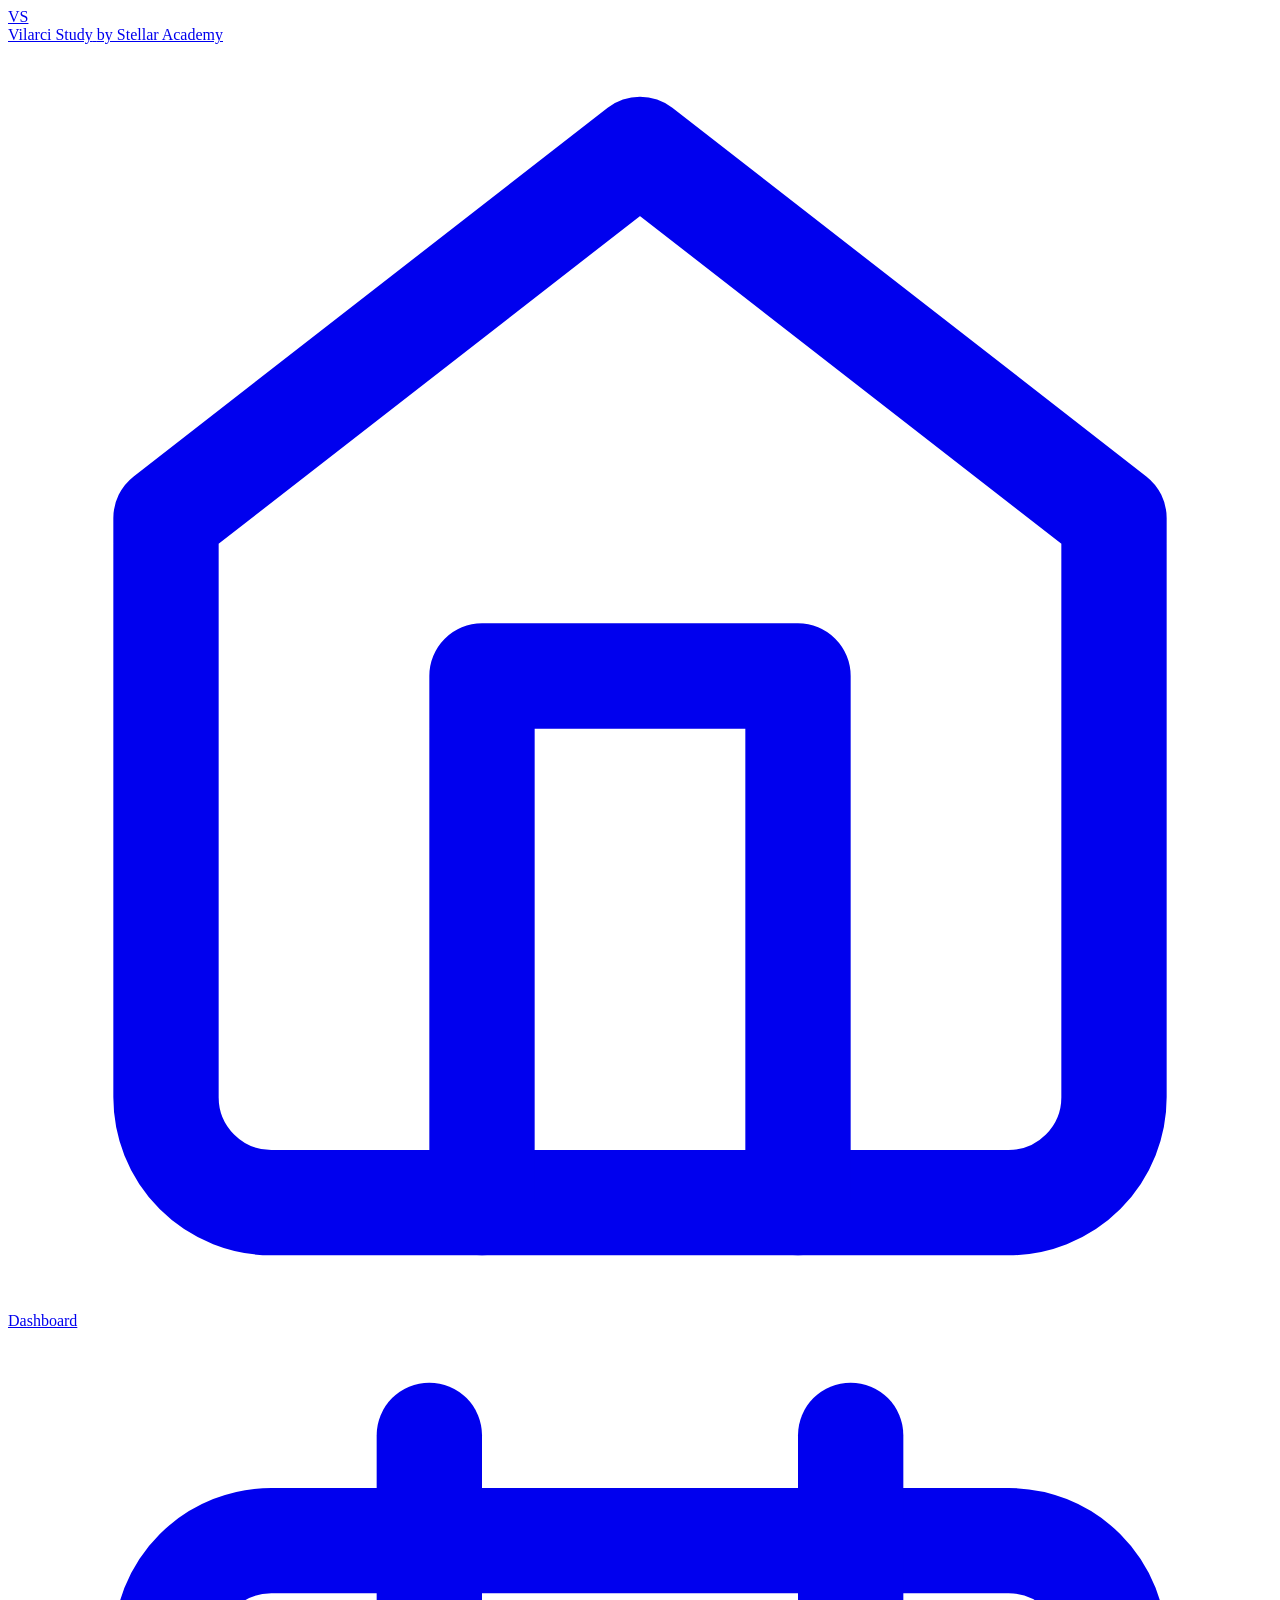
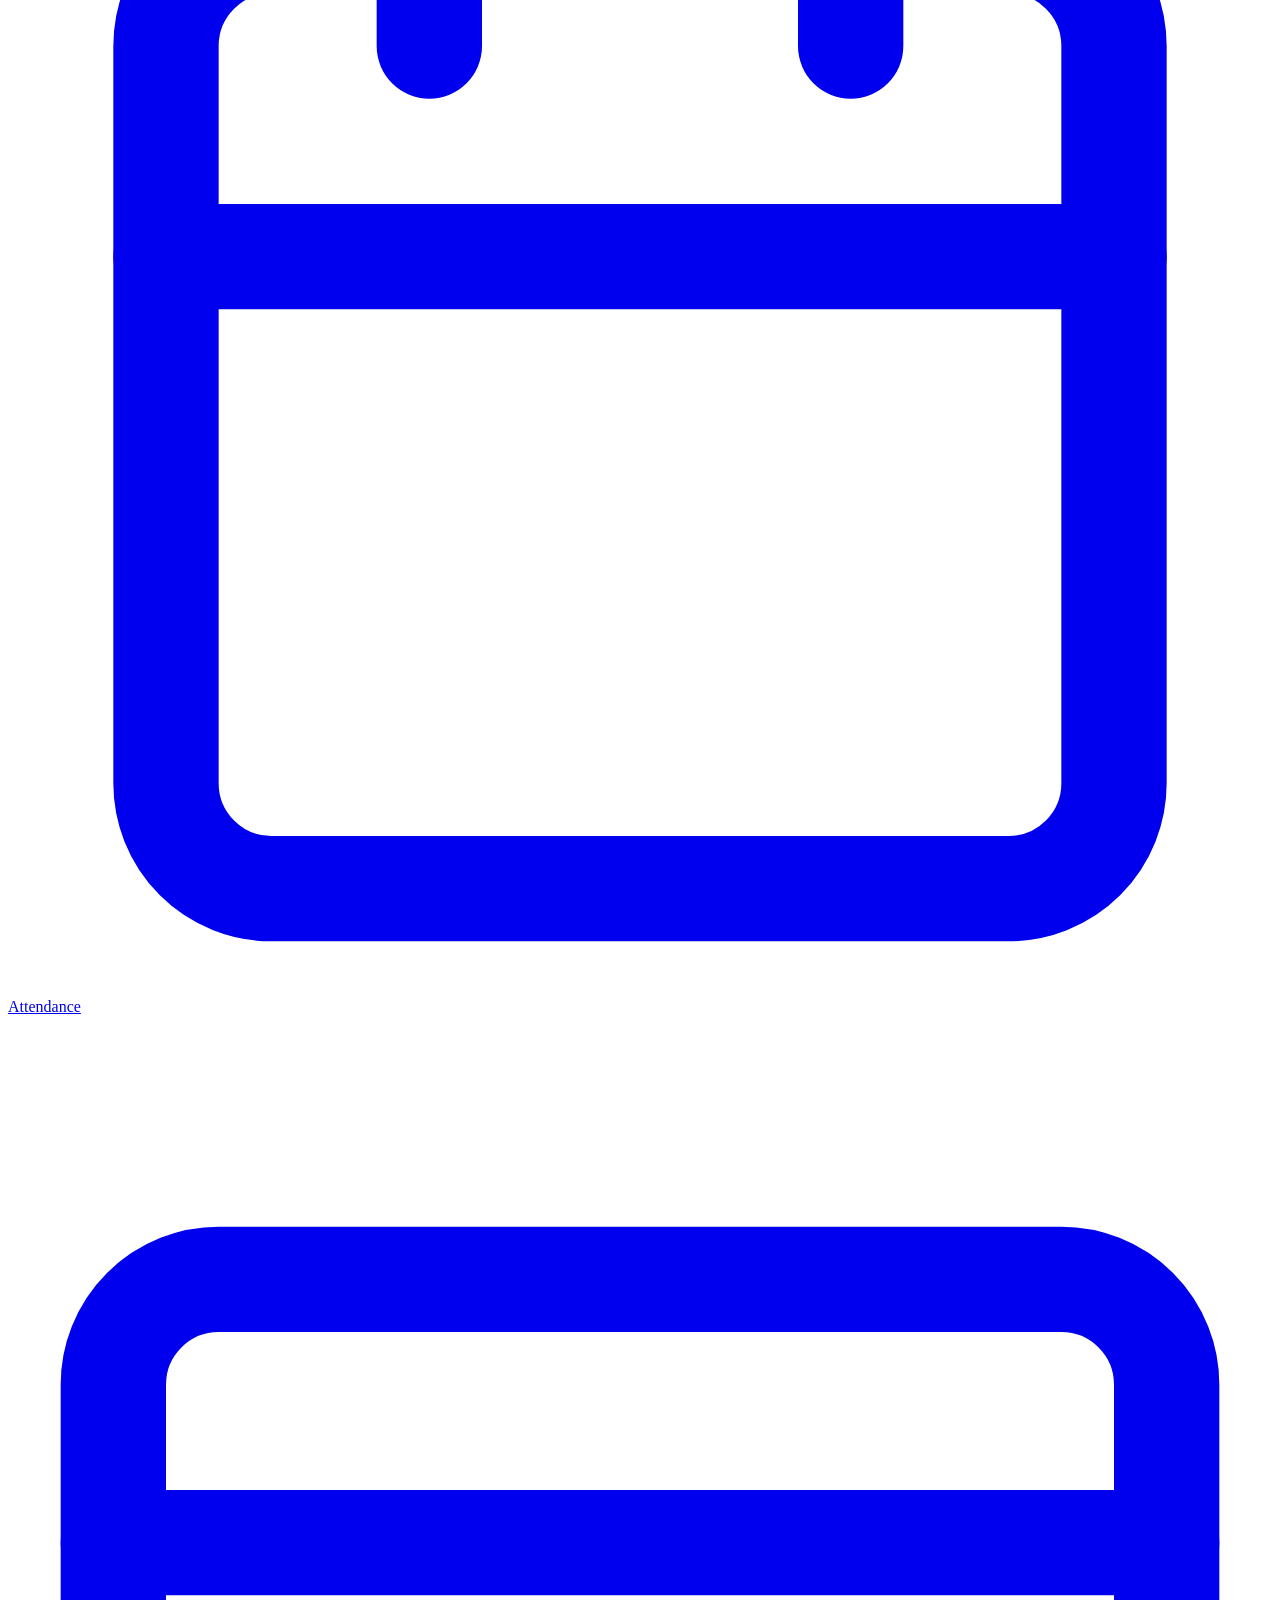
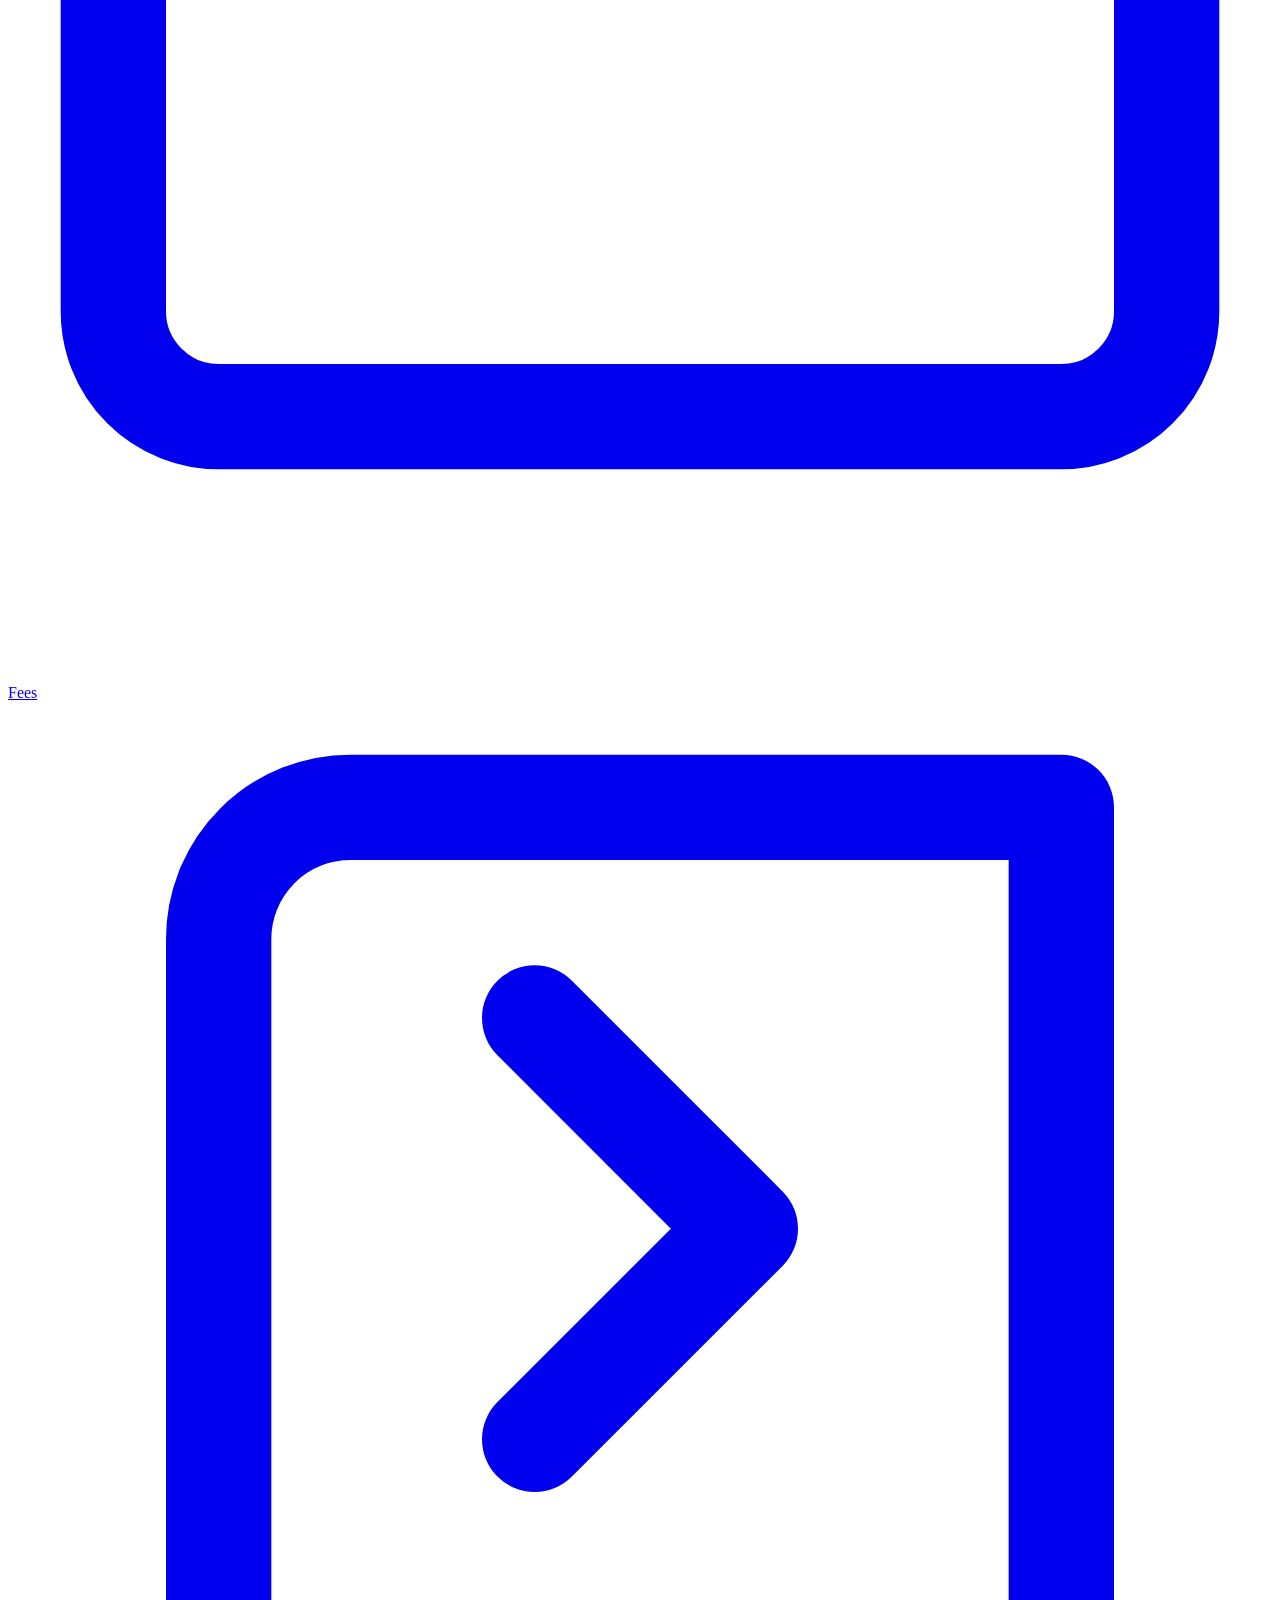
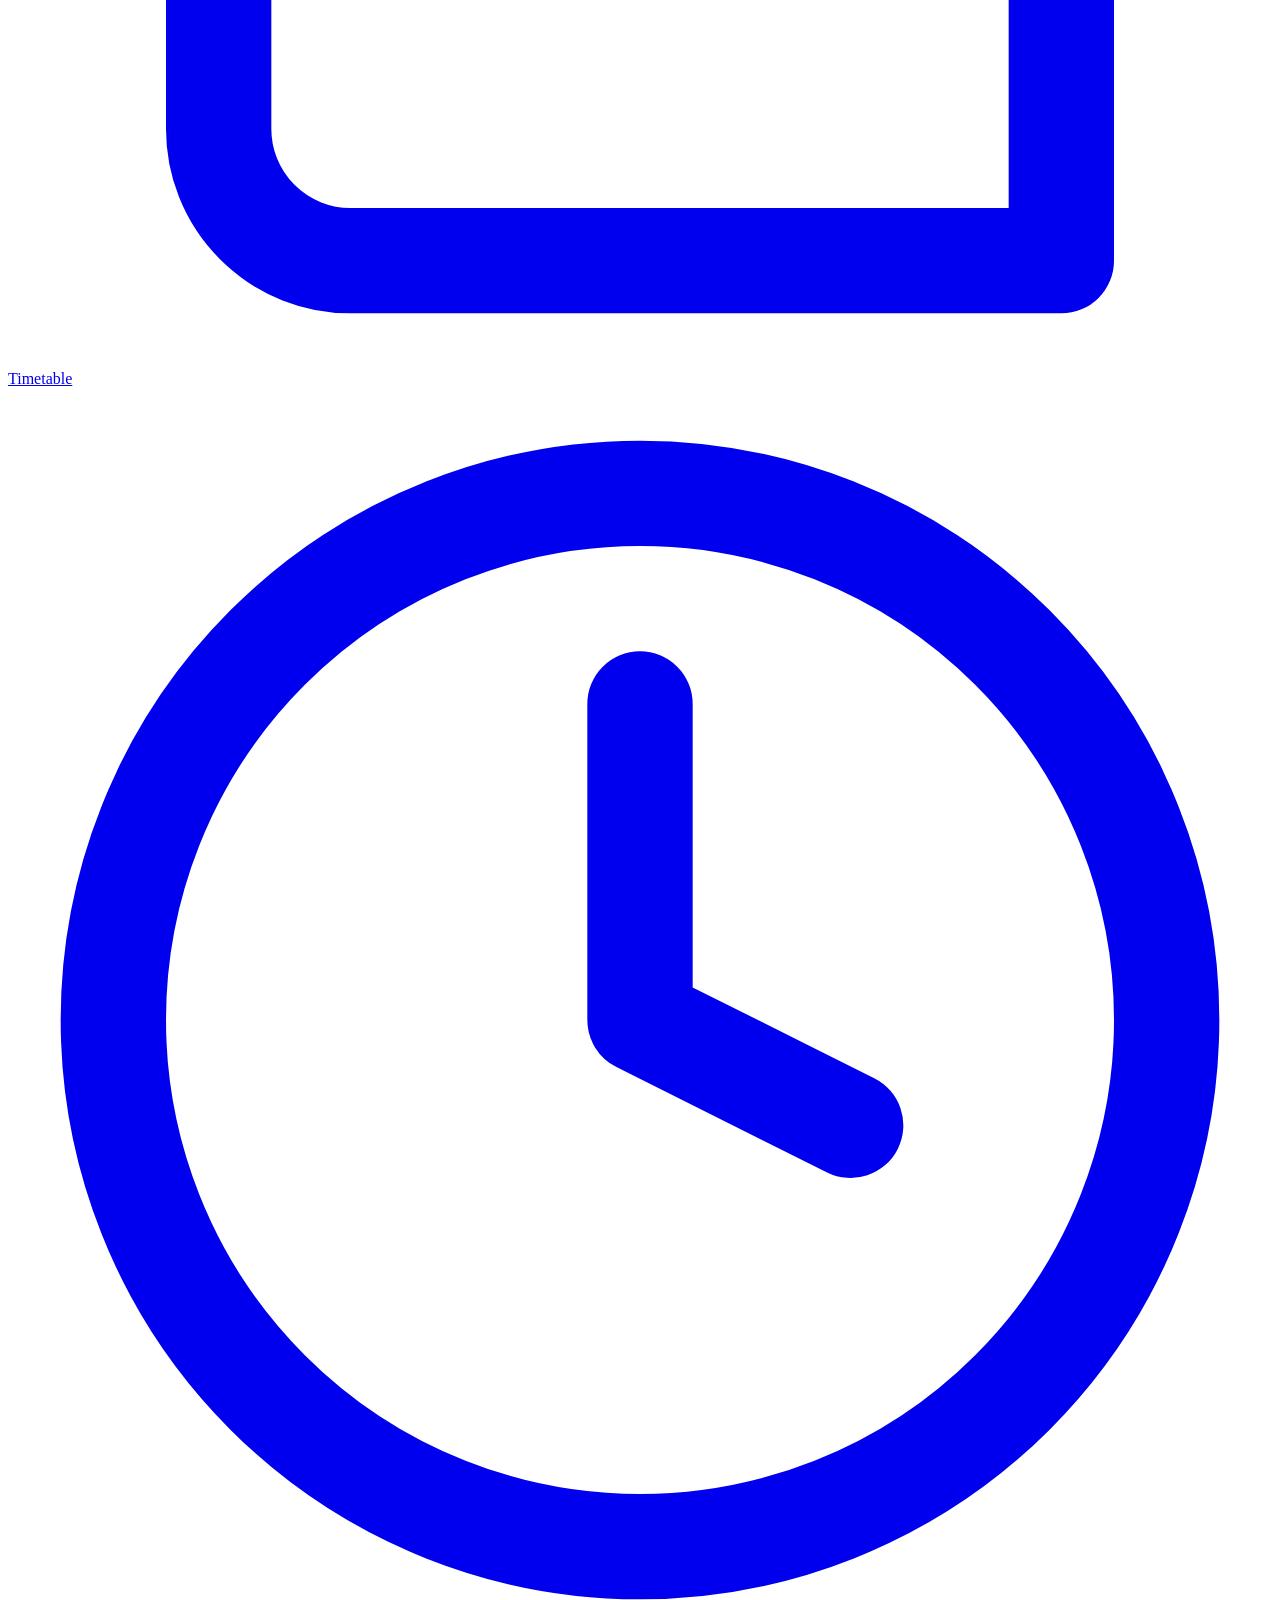
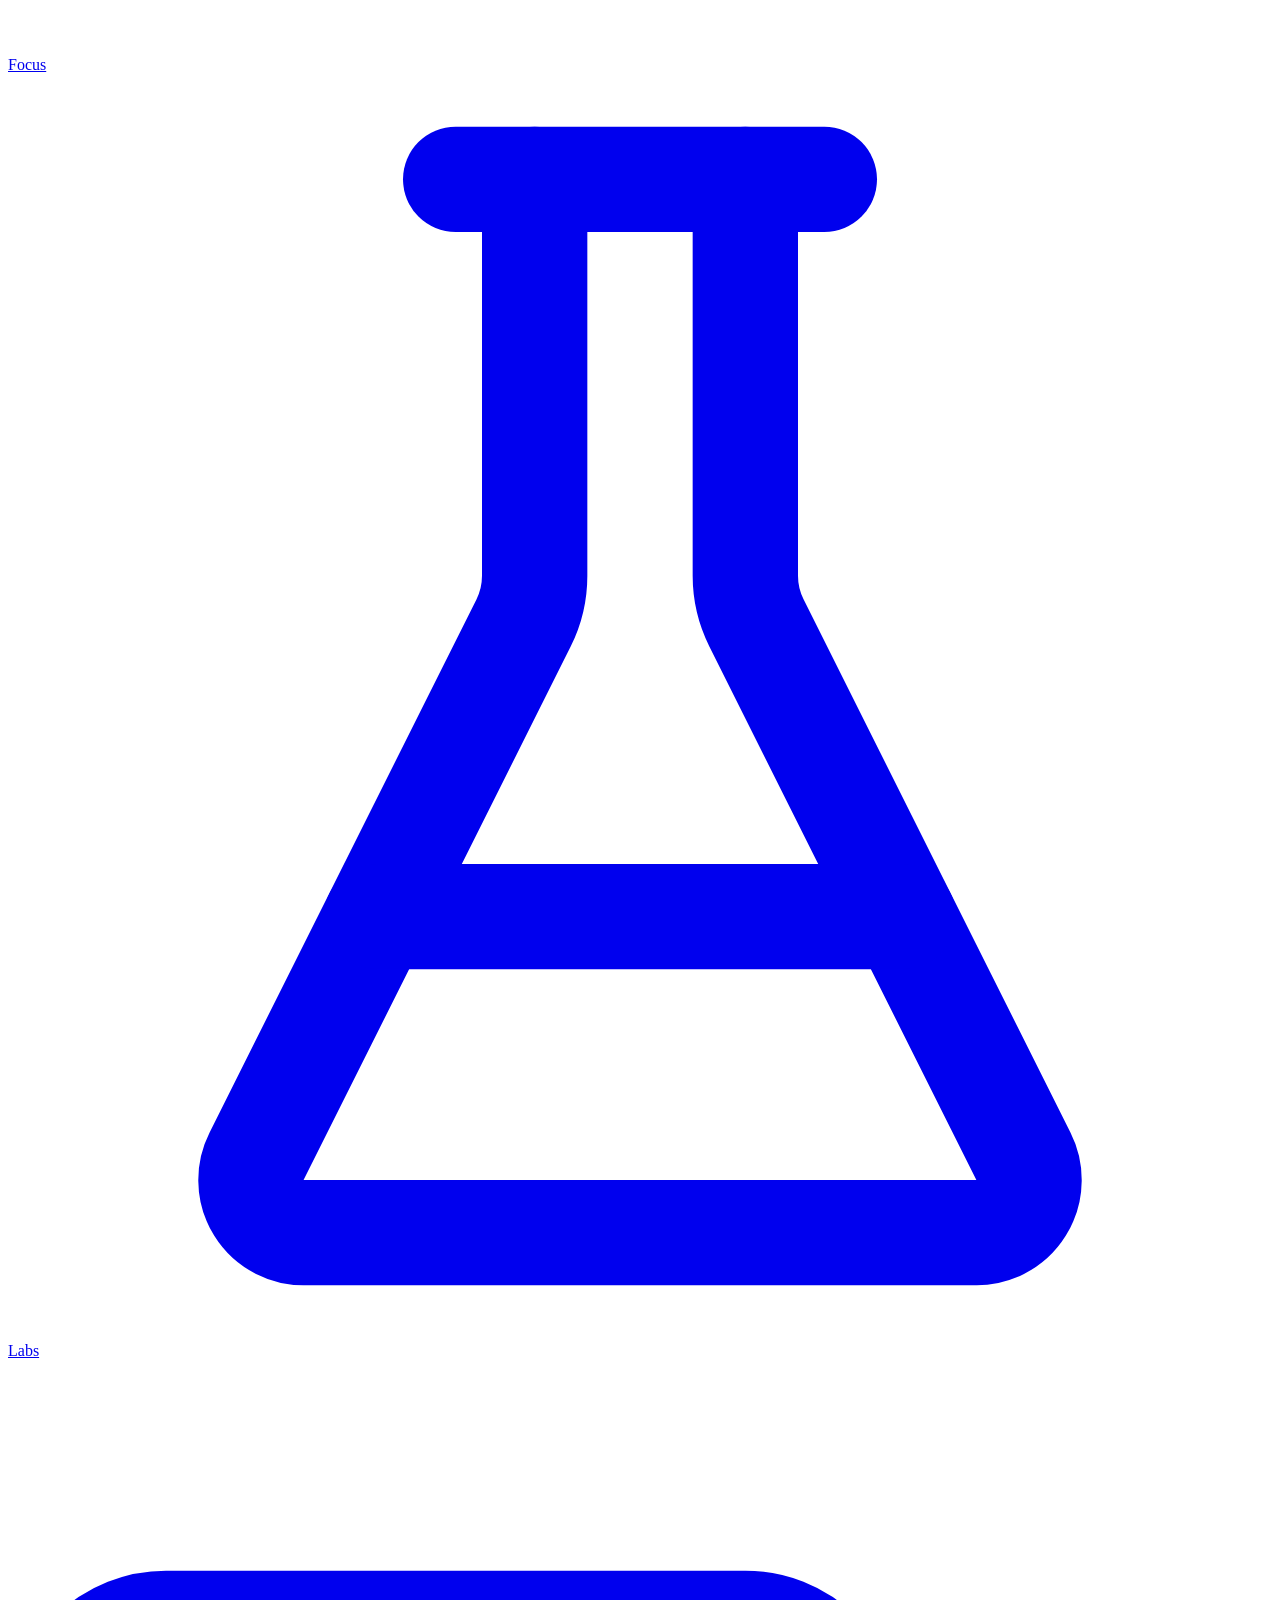
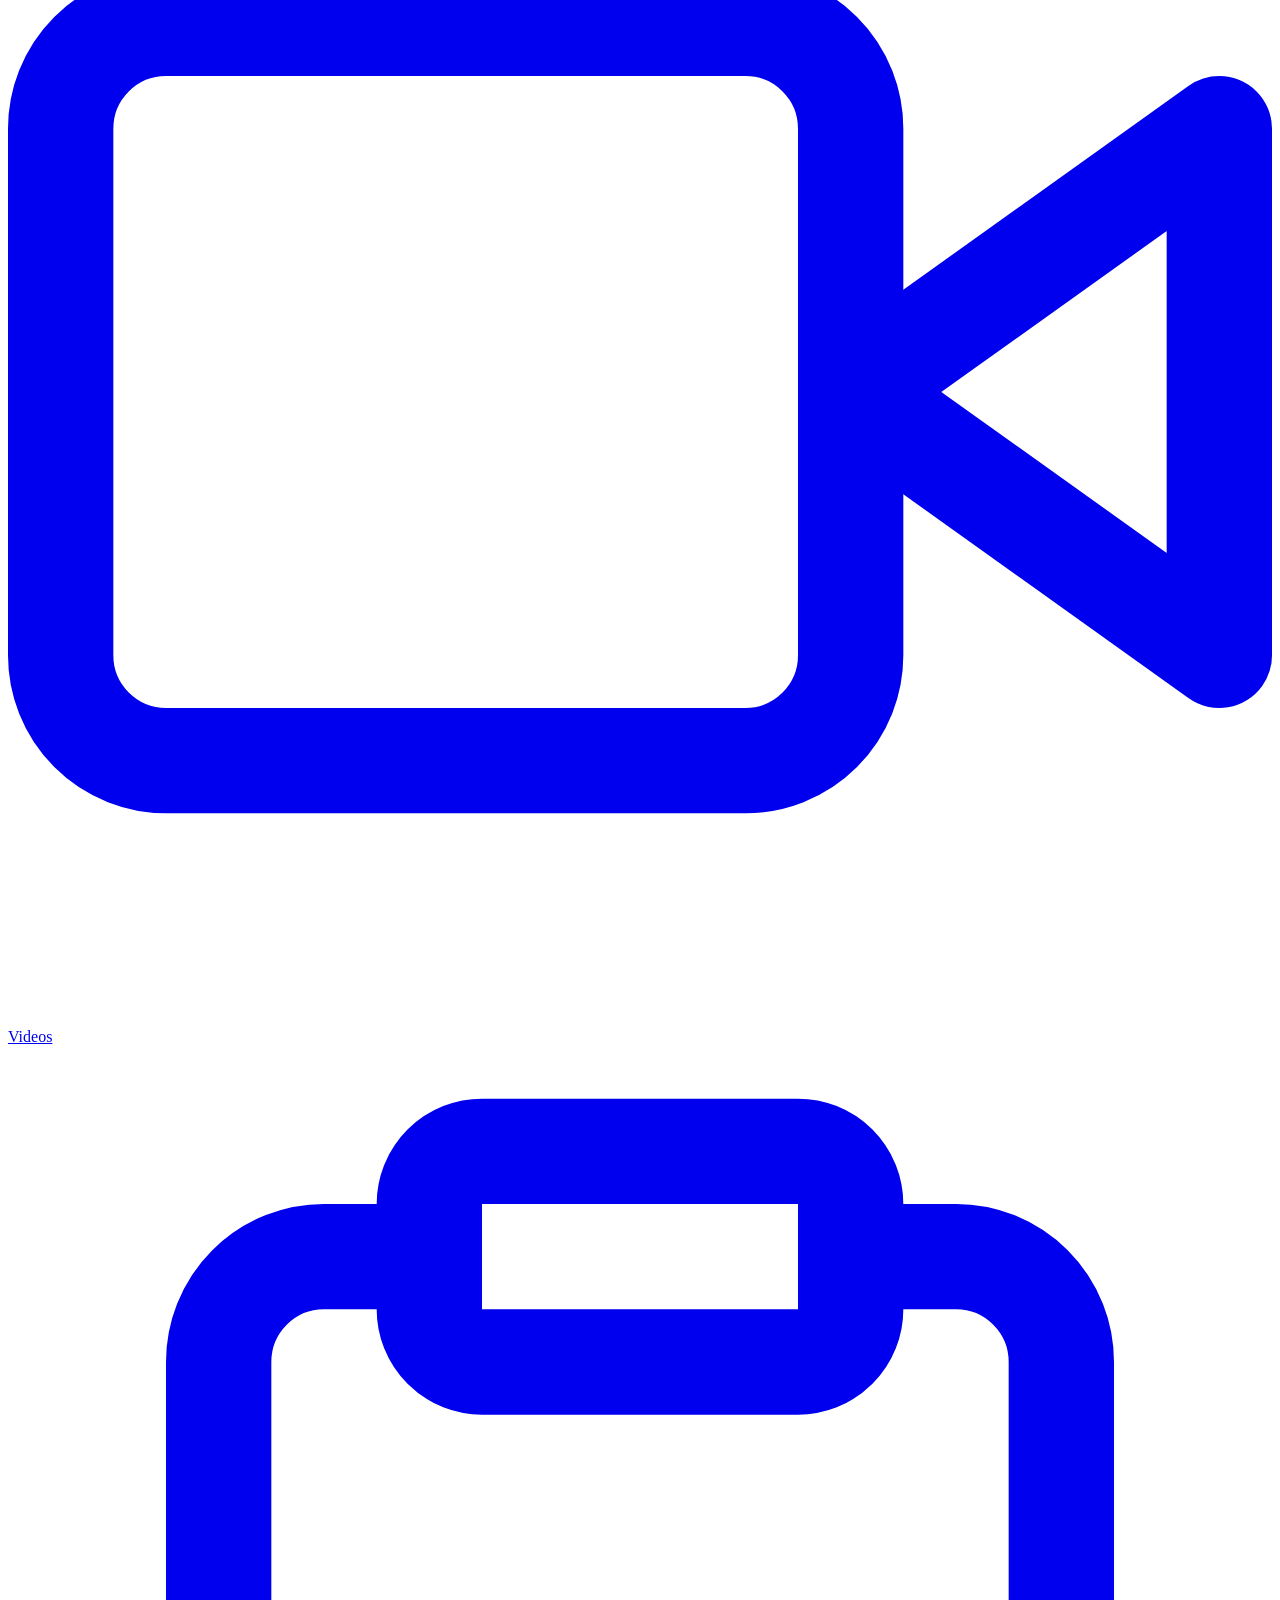
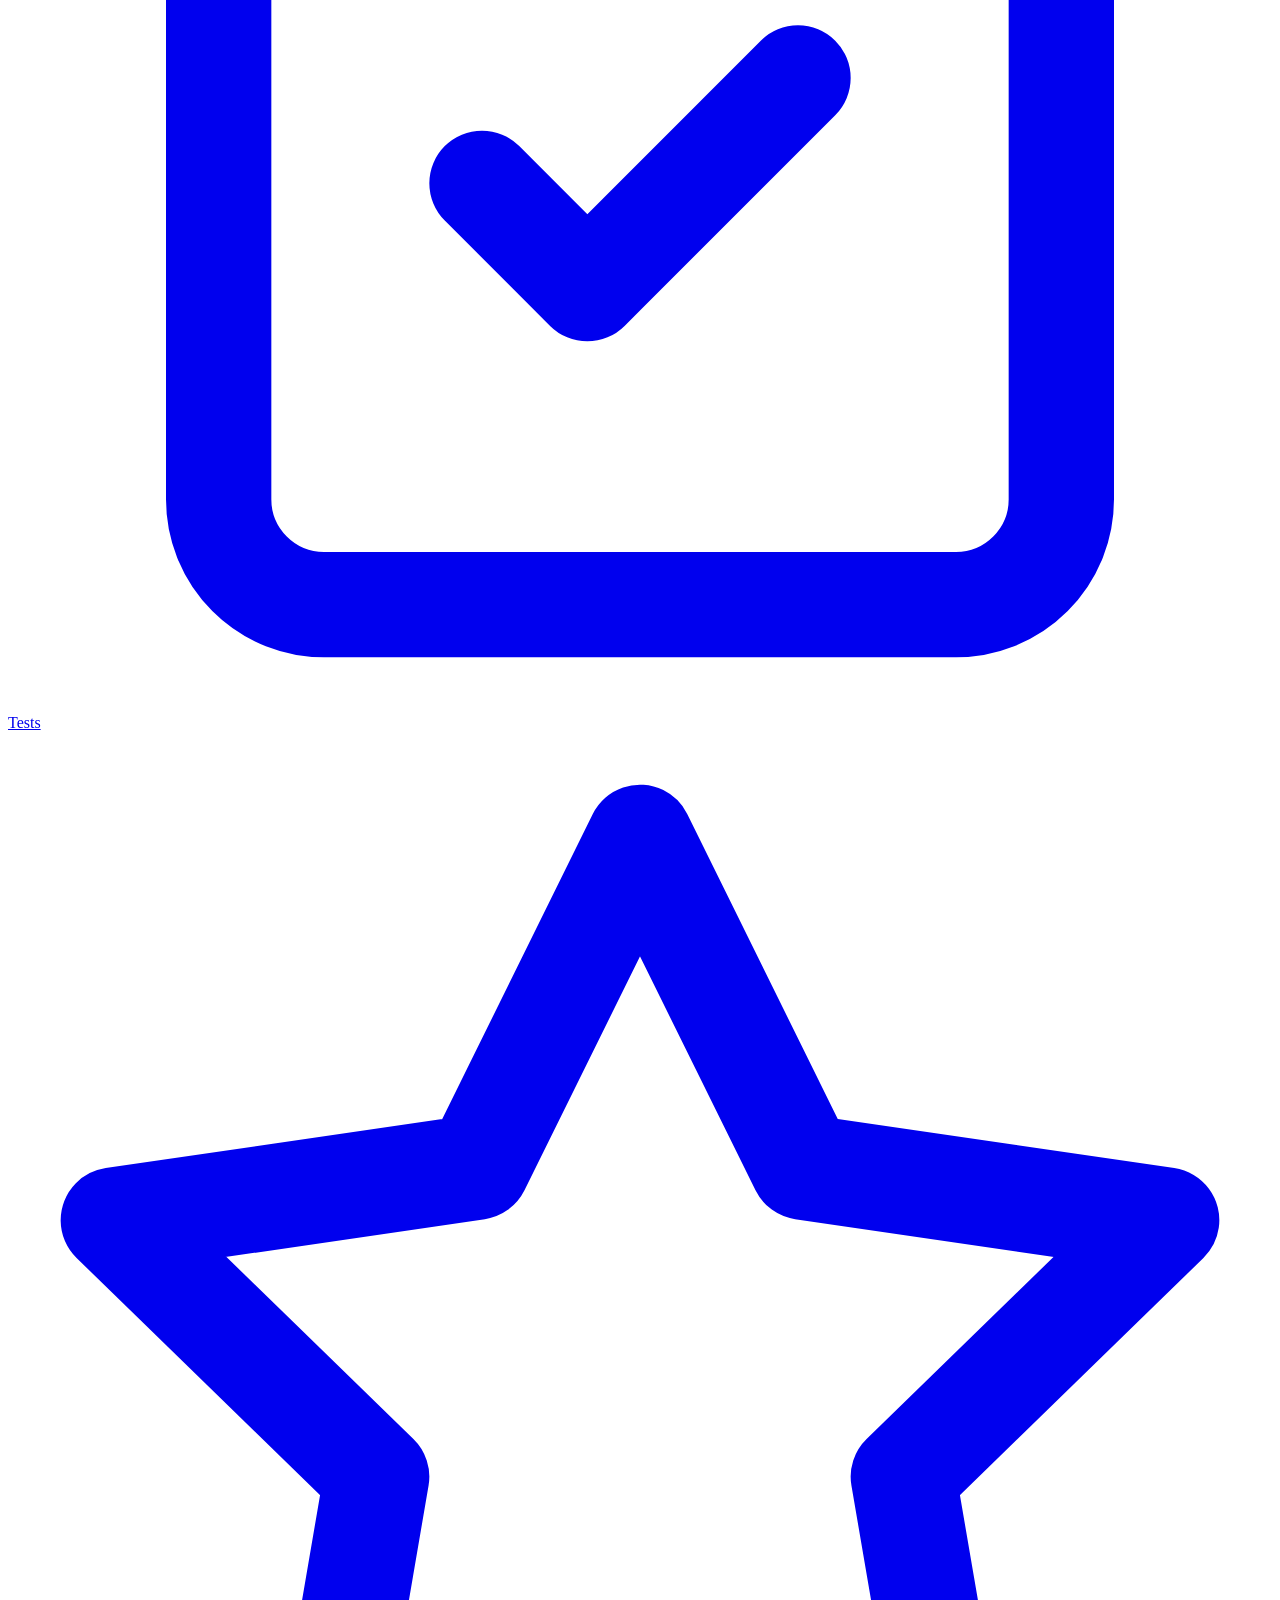
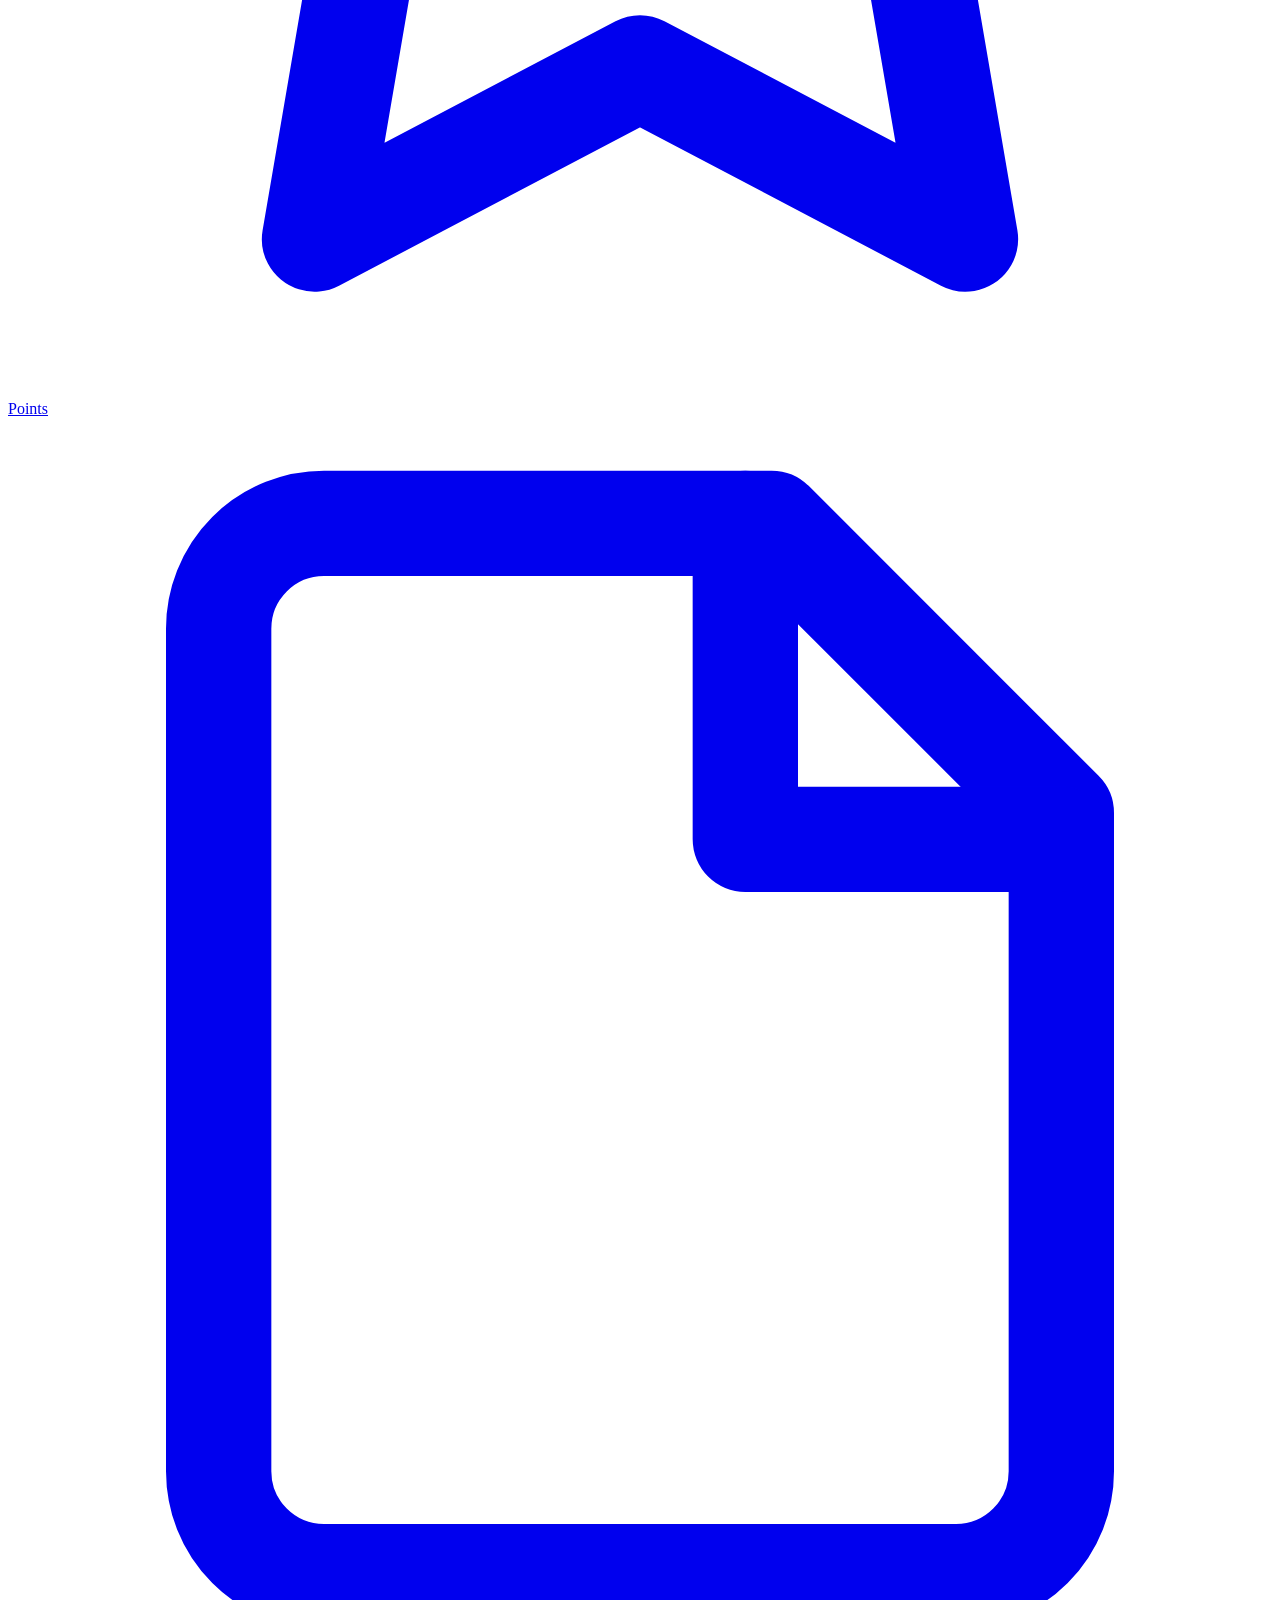
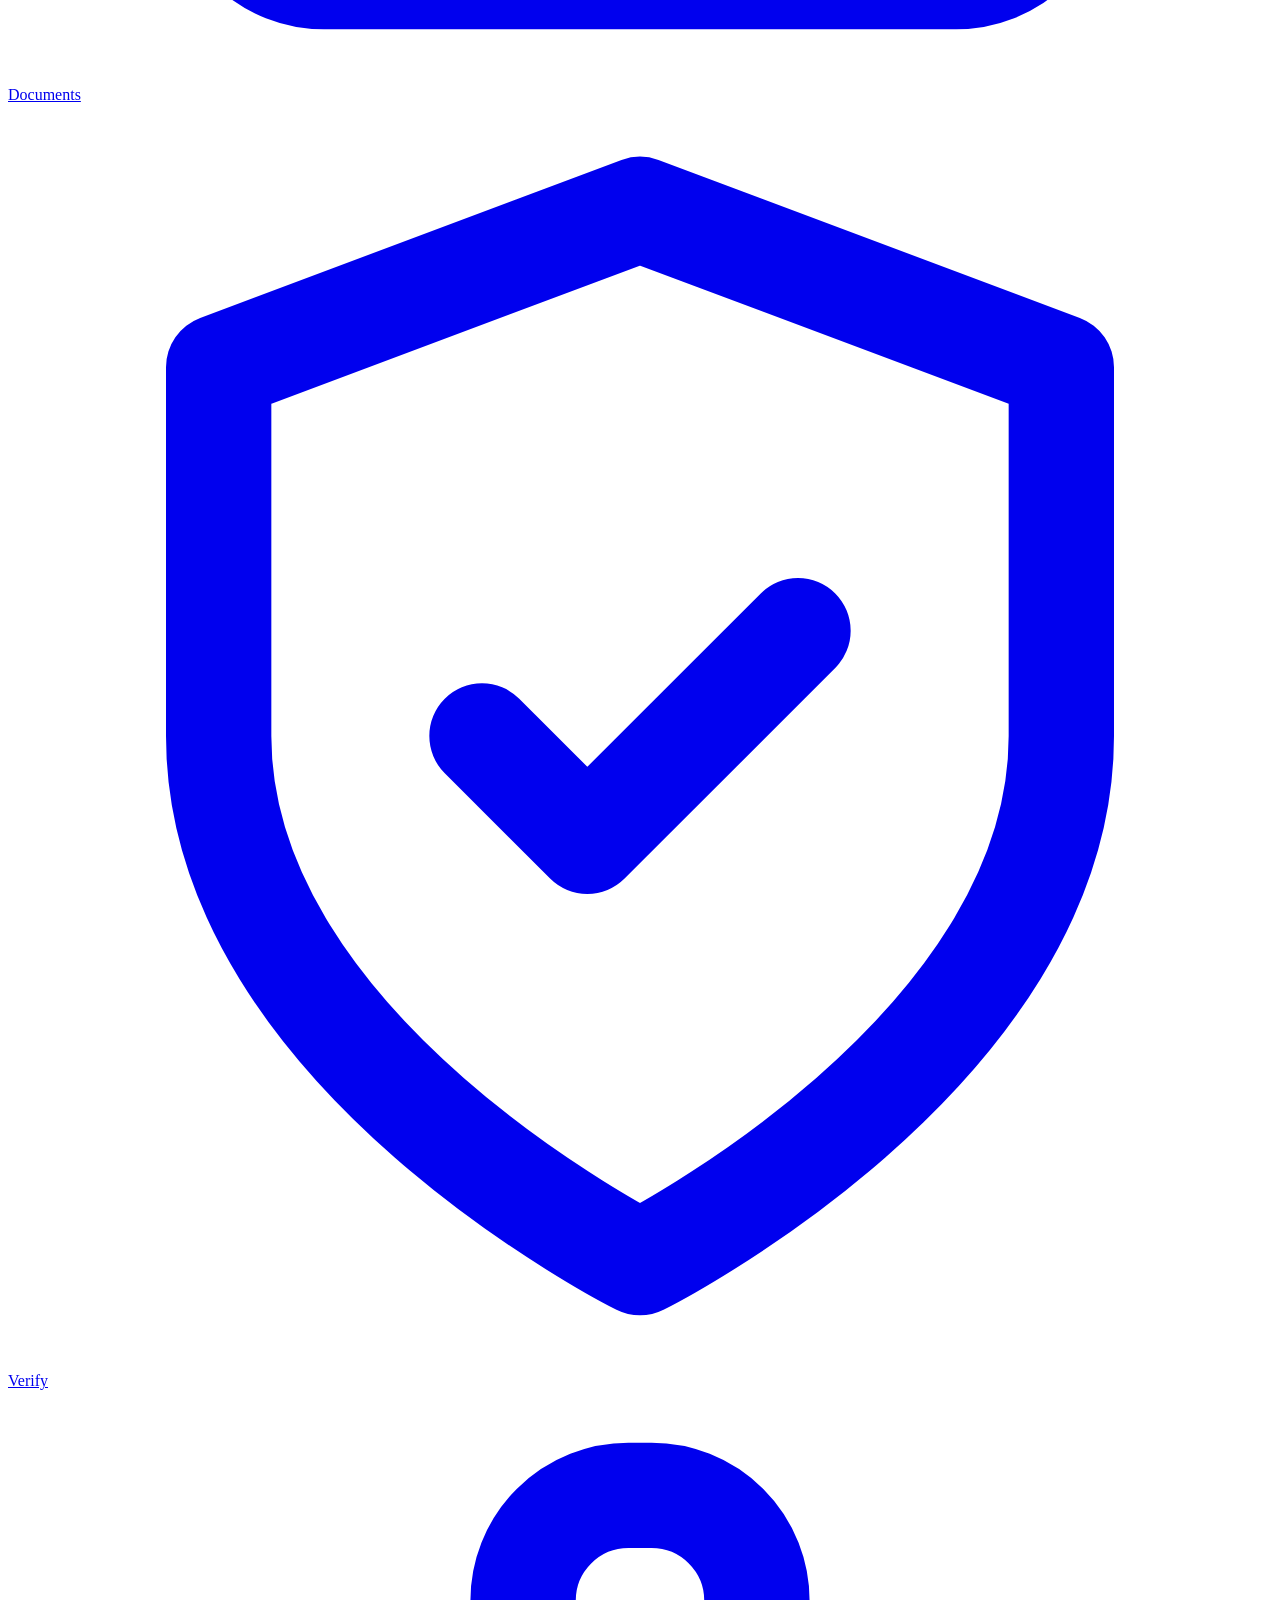
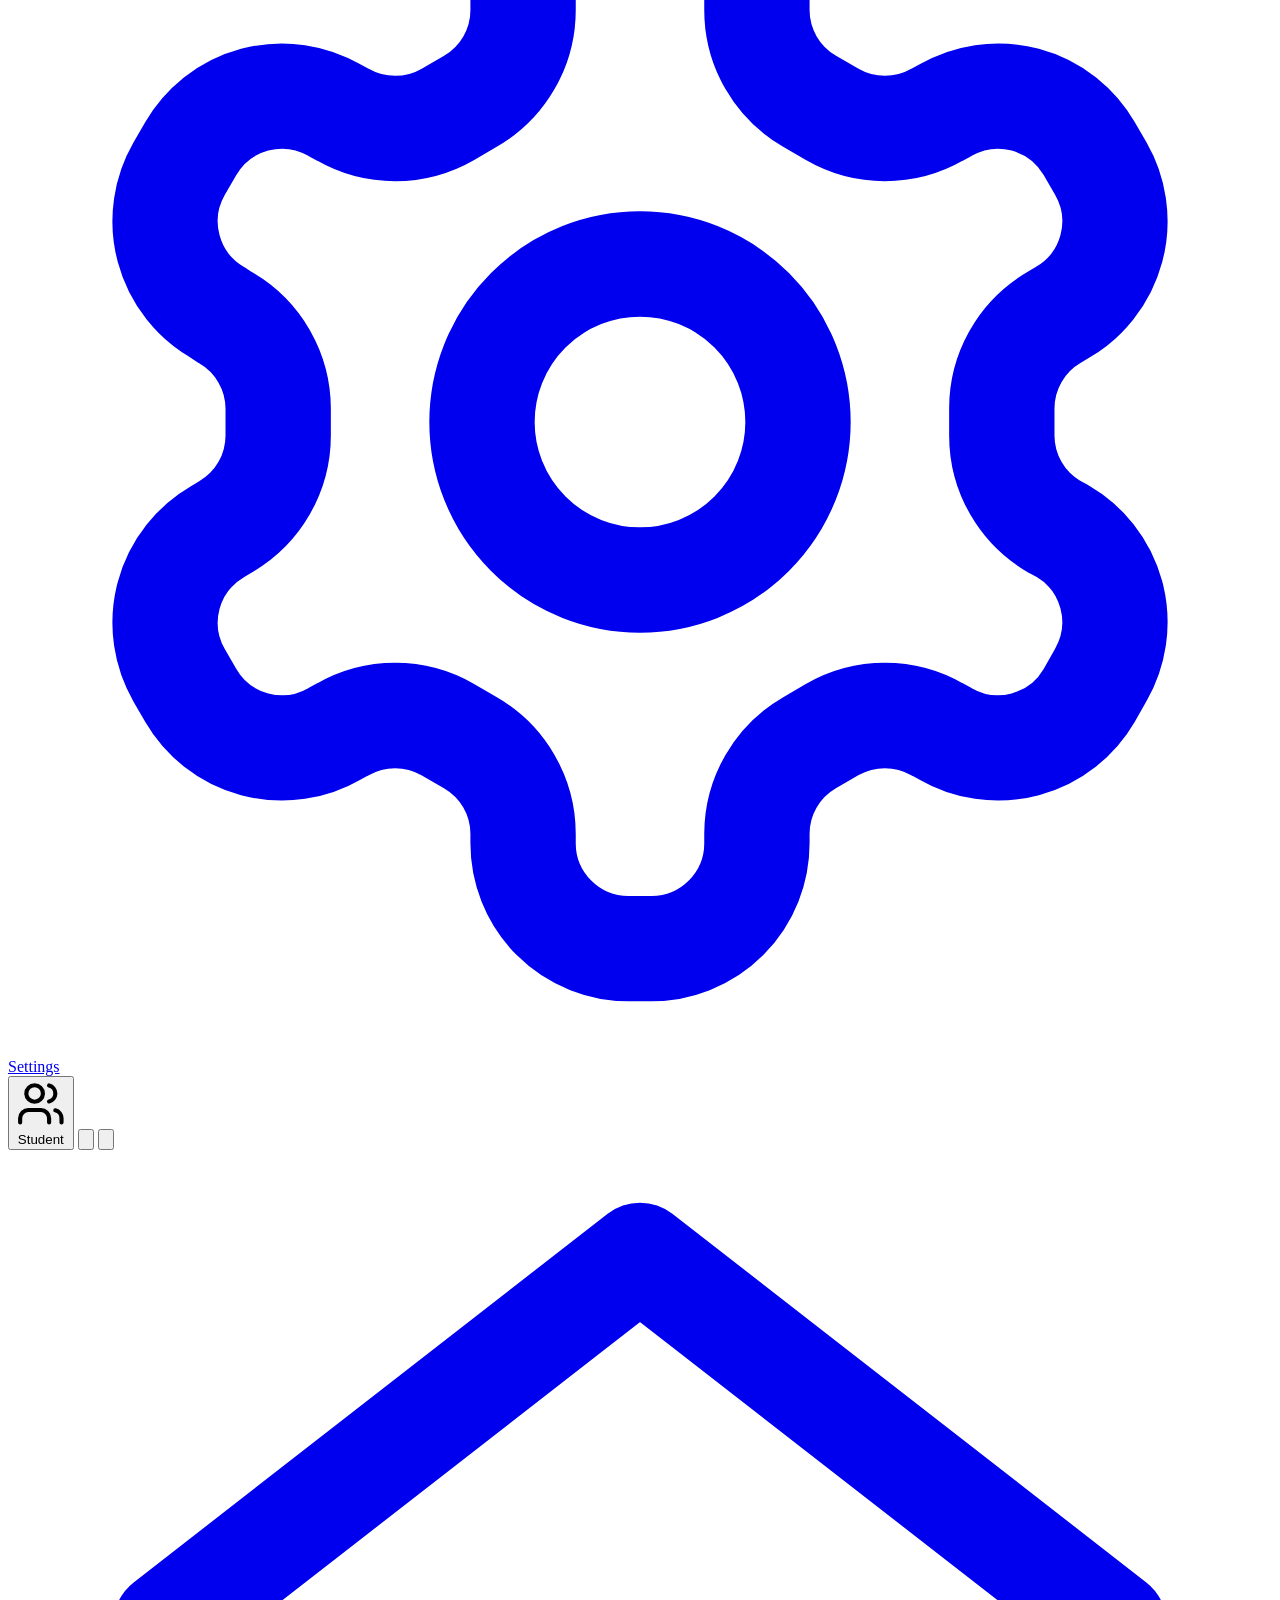
==== index.html @ 756190c4 "Add files via upload" ====
<!DOCTYPE html>
<html lang="en" data-theme="light">
<head>
  <meta charset="UTF-8">
  <meta name="viewport" content="width=device-width, initial-scale=1.0">
  <meta name="description" content="Vilarci Study - Premium student & parent learning portal prototype for coaching centers and tuition.">
  <title>Vilarci Study – Student &amp; Parent Portal</title>

  <!-- Google Font: Inter -->
  <link rel="preconnect" href="https://fonts.googleapis.com">
  <link rel="preconnect" href="https://fonts.gstatic.com" crossorigin>
  <link href="https://fonts.googleapis.com/css2?family=Inter:wght@400;500;600;700&display=swap" rel="stylesheet">

  <!-- Core CSS -->
  <link rel="stylesheet" href="css/styles.css">

  <!-- Inline SVG Favicon -->
  <link rel="icon" type="image/svg+xml" href="data:image/svg+xml,<svg xmlns='http://www.w3.org/2000/svg' viewBox='0 0 24 24' fill='%234F46E5'><path d='M12 3L1 9l4 2.18v6L12 21l7-3.82v-6l2-1.09V17h2V9L12 3zm6.82 6L12 12.72 5.18 9 12 5.28 18.82 9zM17 15.99l-5 2.73-5-2.73v-3.72L12 15l5-2.73v3.72z'/></svg>">
</head>
<body>

  <!-- ===== TOP NAVIGATION BAR ===== -->
  <nav id="navbar" class="navbar" role="navigation" aria-label="Main navigation">
    <div class="nav-container">
      <a href="#home" class="nav-brand" aria-label="Vilarci Study Home">
        <div class="nav-brand-icon" aria-hidden="true">VS</div>
        <div>
          <span class="brand-name">Vilarci Study</span>
          <span class="brand-sub">by Stellar Academy</span>
        </div>
      </a>

      <!-- Desktop Nav Links -->
      <div class="nav-links" role="menubar" id="desktopNavLinks">
        <a href="#home" class="nav-link active" role="menuitem" data-route="home">
          <svg viewBox="0 0 24 24" fill="none" stroke="currentColor" stroke-width="2" stroke-linecap="round" stroke-linejoin="round"><path d="m3 9 9-7 9 7v11a2 2 0 0 1-2 2H5a2 2 0 0 1-2-2z"/><polyline points="9 22 9 12 15 12 15 22"/></svg>
          Dashboard
        </a>
        <a href="#attendance" class="nav-link" role="menuitem" data-route="attendance">
          <svg viewBox="0 0 24 24" fill="none" stroke="currentColor" stroke-width="2" stroke-linecap="round" stroke-linejoin="round"><rect width="18" height="18" x="3" y="4" rx="2" ry="2"/><line x1="16" x2="16" y1="2" y2="6"/><line x1="8" x2="8" y1="2" y2="6"/><line x1="3" x2="21" y1="10" y2="10"/></svg>
          Attendance
        </a>
        <a href="#fees" class="nav-link" role="menuitem" data-route="fees">
          <svg viewBox="0 0 24 24" fill="none" stroke="currentColor" stroke-width="2" stroke-linecap="round" stroke-linejoin="round"><rect width="20" height="14" x="2" y="5" rx="2"/><line x1="2" x2="22" y1="10" y2="10"/></svg>
          Fees
        </a>
        <a href="#timetable" class="nav-link" role="menuitem" data-route="timetable">
          <svg viewBox="0 0 24 24" fill="none" stroke="currentColor" stroke-width="2" stroke-linecap="round" stroke-linejoin="round"><path d="M4 19.5v-15A2.5 2.5 0 0 1 6.5 2H20v20H6.5a2.5 2.5 0 0 1-2.5-2.5Z"/><polyline points="10 6 14 10 10 14"/></svg>
          Timetable
        </a>
        <a href="#focus" class="nav-link" role="menuitem" data-route="focus">
          <svg viewBox="0 0 24 24" fill="none" stroke="currentColor" stroke-width="2" stroke-linecap="round" stroke-linejoin="round"><circle cx="12" cy="12" r="10"/><polyline points="12 6 12 12 16 14"/></svg>
          Focus
        </a>
        <a href="#labs" class="nav-link" role="menuitem" data-route="labs">
          <svg viewBox="0 0 24 24" fill="none" stroke="currentColor" stroke-width="2" stroke-linecap="round" stroke-linejoin="round"><path d="M10 2v7.527a2 2 0 0 1-.211.896L4.72 20.55a1 1 0 0 0 .9 1.45h12.76a1 1 0 0 0 .9-1.45l-5.069-10.127A2 2 0 0 1 14 9.527V2"/><path d="M8.5 2h7"/><path d="M7 16h10"/></svg>
          Labs
        </a>
        <a href="#videos" class="nav-link" role="menuitem" data-route="videos">
          <svg viewBox="0 0 24 24" fill="none" stroke="currentColor" stroke-width="2" stroke-linecap="round" stroke-linejoin="round"><polygon points="23 7 16 12 23 17 23 7"/><rect width="15" height="14" x="1" y="5" rx="2" ry="2"/></svg>
          Videos
        </a>
        <a href="#tests" class="nav-link" role="menuitem" data-route="tests">
          <svg viewBox="0 0 24 24" fill="none" stroke="currentColor" stroke-width="2" stroke-linecap="round" stroke-linejoin="round"><path d="M16 4h2a2 2 0 0 1 2 2v14a2 2 0 0 1-2 2H6a2 2 0 0 1-2-2V6a2 2 0 0 1 2-2h2"/><rect width="8" height="4" x="8" y="2" rx="1" ry="1"/><path d="m9 14 2 2 4-4"/></svg>
          Tests
        </a>
        <a href="#points" class="nav-link" role="menuitem" data-route="points">
          <svg viewBox="0 0 24 24" fill="none" stroke="currentColor" stroke-width="2" stroke-linecap="round" stroke-linejoin="round"><polygon points="12 2 15.09 8.26 22 9.27 17 14.14 18.18 21.02 12 17.77 5.82 21.02 7 14.14 2 9.27 8.91 8.26 12 2"/></svg>
          Points
        </a>
        <a href="#marksheet" class="nav-link" role="menuitem" data-route="marksheet">
          <svg viewBox="0 0 24 24" fill="none" stroke="currentColor" stroke-width="2" stroke-linecap="round" stroke-linejoin="round"><path d="M14.5 2H6a2 2 0 0 0-2 2v16a2 2 0 0 0 2 2h12a2 2 0 0 0 2-2V7.5L14.5 2z"/><polyline points="14 2 14 8 20 8"/></svg>
          Documents
        </a>
        <a href="#verify" class="nav-link" role="menuitem" data-route="verify">
          <svg viewBox="0 0 24 24" fill="none" stroke="currentColor" stroke-width="2" stroke-linecap="round" stroke-linejoin="round"><path d="M12 22s8-4 8-10V5l-8-3-8 3v7c0 6 8 10 8 10z"/><path d="m9 12 2 2 4-4"/></svg>
          Verify
        </a>
        <a href="#settings" class="nav-link" role="menuitem" data-route="settings">
          <svg viewBox="0 0 24 24" fill="none" stroke="currentColor" stroke-width="2" stroke-linecap="round" stroke-linejoin="round"><path d="M12.22 2h-.44a2 2 0 0 0-2 2v.18a2 2 0 0 1-1 1.73l-.43.25a2 2 0 0 1-2 0l-.15-.08a2 2 0 0 0-2.73.73l-.22.38a2 2 0 0 0 .73 2.73l.15.1a2 2 0 0 1 1 1.72v.51a2 2 0 0 1-1 1.74l-.15.09a2 2 0 0 0-.73 2.73l.22.38a2 2 0 0 0 2.73.73l.15-.08a2 2 0 0 1 2 0l.43.25a2 2 0 0 1 1 1.73V20a2 2 0 0 0 2 2h.44a2 2 0 0 0 2-2v-.18a2 2 0 0 1 1-1.73l.43-.25a2 2 0 0 1 2 0l.15.08a2 2 0 0 0 2.73-.73l.22-.39a2 2 0 0 0-.73-2.73l-.15-.08a2 2 0 0 1-1-1.74v-.5a2 2 0 0 1 1-1.74l.15-.09a2 2 0 0 0 .73-2.73l-.22-.38a2 2 0 0 0-2.73-.73l-.15.08a2 2 0 0 1-2 0l-.43-.25a2 2 0 0 1-1-1.73V4a2 2 0 0 0-2-2z"/><circle cx="12" cy="12" r="3"/></svg>
          Settings
        </a>
      </div>

      <!-- Actions -->
      <div class="nav-actions">
        <!-- Parent / Student mode toggle -->
        <button type="button" class="mode-toggle" id="modeToggle" aria-label="Toggle between Student and Parent view" title="Switch Student / Parent mode">
          <svg viewBox="0 0 24 24" fill="none" stroke="currentColor" stroke-width="2" stroke-linecap="round" stroke-linejoin="round" aria-hidden="true"><path d="M16 21v-2a4 4 0 0 0-4-4H6a4 4 0 0 0-4 4v2"/><circle cx="9" cy="7" r="4"/><path d="M22 21v-2a4 4 0 0 0-3-3.87"/><path d="M16 3.13a4 4 0 0 1 0 7.75"/></svg>
          <span id="modeToggleLabel">Student</span>
        </button>

        <!-- Dark mode toggle -->
        <button type="button" class="btn-icon theme-toggle" id="themeToggle" aria-label="Toggle dark mode" title="Toggle dark mode">
          <svg id="themeIconSun" viewBox="0 0 24 24" fill="none" stroke="currentColor" stroke-width="2" stroke-linecap="round" stroke-linejoin="round" style="display:none;"><circle cx="12" cy="12" r="4"/><path d="M12 2v2"/><path d="M12 20v2"/><path d="m4.93 4.93 1.41 1.41"/><path d="m17.66 17.66 1.41 1.41"/><path d="M2 12h2"/><path d="M20 12h2"/><path d="m6.34 17.66-1.41 1.41"/><path d="m19.07 4.93-1.41 1.41"/></svg>
          <svg id="themeIconMoon" viewBox="0 0 24 24" fill="none" stroke="currentColor" stroke-width="2" stroke-linecap="round" stroke-linejoin="round"><path d="M12 3a6 6 0 0 0 9 9 9 9 0 1 1-9-9Z"/></svg>
        </button>

        <!-- Hamburger for mobile -->
        <button type="button" class="hamburger" id="hamburger" aria-label="Toggle menu" aria-expanded="false" aria-controls="mobileMenu">
          <svg viewBox="0 0 24 24" fill="none" stroke="currentColor" stroke-width="2" stroke-linecap="round" stroke-linejoin="round"><line x1="4" x2="20" y1="12" y2="12"/><line x1="4" x2="20" y1="6" y2="6"/><line x1="4" x2="20" y1="18" y2="18"/></svg>
        </button>
      </div>
    </div>

    <!-- Mobile Slide-down Menu -->
    <div class="nav-mobile-menu" id="mobileMenu" aria-hidden="true">
      <a href="#home" class="nav-mobile-link" data-route="home">
        <svg viewBox="0 0 24 24" fill="none" stroke="currentColor" stroke-width="2" stroke-linecap="round" stroke-linejoin="round"><path d="m3 9 9-7 9 7v11a2 2 0 0 1-2 2H5a2 2 0 0 1-2-2z"/><polyline points="9 22 9 12 15 12 15 22"/></svg>
        Dashboard
      </a>
      <a href="#attendance" class="nav-mobile-link" data-route="attendance">
        <svg viewBox="0 0 24 24" fill="none" stroke="currentColor" stroke-width="2" stroke-linecap="round" stroke-linejoin="round"><rect width="18" height="18" x="3" y="4" rx="2" ry="2"/><line x1="16" x2="16" y1="2" y2="6"/><line x1="8" x2="8" y1="2" y2="6"/><line x1="3" x2="21" y1="10" y2="10"/></svg>
        Attendance
      </a>
      <a href="#fees" class="nav-mobile-link" data-route="fees">
        <svg viewBox="0 0 24 24" fill="none" stroke="currentColor" stroke-width="2" stroke-linecap="round" stroke-linejoin="round"><rect width="20" height="14" x="2" y="5" rx="2"/><line x1="2" x2="22" y1="10" y2="10"/></svg>
        Fees &amp; Payments
      </a>
      <a href="#timetable" class="nav-mobile-link" data-route="timetable">
        <svg viewBox="0 0 24 24" fill="none" stroke="currentColor" stroke-width="2" stroke-linecap="round" stroke-linejoin="round"><path d="M4 19.5v-15A2.5 2.5 0 0 1 6.5 2H20v20H6.5a2.5 2.5 0 0 1-2.5-2.5Z"/><polyline points="10 6 14 10 10 14"/></svg>
        Timetable &amp; Syllabus
      </a>
      <a href="#focus" class="nav-mobile-link" data-route="focus">
        <svg viewBox="0 0 24 24" fill="none" stroke="currentColor" stroke-width="2" stroke-linecap="round" stroke-linejoin="round"><circle cx="12" cy="12" r="10"/><polyline points="12 6 12 12 16 14"/></svg>
        Focus Study
      </a>
      <a href="#labs" class="nav-mobile-link" data-route="labs">
        <svg viewBox="0 0 24 24" fill="none" stroke="currentColor" stroke-width="2" stroke-linecap="round" stroke-linejoin="round"><path d="M10 2v7.527a2 2 0 0 1-.211.896L4.72 20.55a1 1 0 0 0 .9 1.45h12.76a1 1 0 0 0 .9-1.45l-5.069-10.127A2 2 0 0 1 14 9.527V2"/><path d="M8.5 2h7"/><path d="M7 16h10"/></svg>
        Labs &amp; Simulations
      </a>
      <a href="#videos" class="nav-mobile-link" data-route="videos">
        <svg viewBox="0 0 24 24" fill="none" stroke="currentColor" stroke-width="2" stroke-linecap="round" stroke-linejoin="round"><polygon points="23 7 16 12 23 17 23 7"/><rect width="15" height="14" x="1" y="5" rx="2" ry="2"/></svg>
        Video Lessons
      </a>
      <a href="#tests" class="nav-mobile-link" data-route="tests">
        <svg viewBox="0 0 24 24" fill="none" stroke="currentColor" stroke-width="2" stroke-linecap="round" stroke-linejoin="round"><path d="M16 4h2a2 2 0 0 1 2 2v14a2 2 0 0 1-2 2H6a2 2 0 0 1-2-2V6a2 2 0 0 1 2-2h2"/><rect width="8" height="4" x="8" y="2" rx="1" ry="1"/><path d="m9 14 2 2 4-4"/></svg>
        Tests &amp; Scores
      </a>
      <a href="#points" class="nav-mobile-link" data-route="points">
        <svg viewBox="0 0 24 24" fill="none" stroke="currentColor" stroke-width="2" stroke-linecap="round" stroke-linejoin="round"><polygon points="12 2 15.09 8.26 22 9.27 17 14.14 18.18 21.02 12 17.77 5.82 21.02 7 14.14 2 9.27 8.91 8.26 12 2"/></svg>
        Points &amp; Rewards
      </a>
      <a href="#marksheet" class="nav-mobile-link" data-route="marksheet">
        <svg viewBox="0 0 24 24" fill="none" stroke="currentColor" stroke-width="2" stroke-linecap="round" stroke-linejoin="round"><path d="M14.5 2H6a2 2 0 0 0-2 2v16a2 2 0 0 0 2 2h12a2 2 0 0 0 2-2V7.5L14.5 2z"/><polyline points="14 2 14 8 20 8"/></svg>
        Marksheets &amp; Certificates
      </a>
      <a href="#verify" class="nav-mobile-link" data-route="verify">
        <svg viewBox="0 0 24 24" fill="none" stroke="currentColor" stroke-width="2" stroke-linecap="round" stroke-linejoin="round"><path d="M12 22s8-4 8-10V5l-8-3-8 3v7c0 6 8 10 8 10z"/><path d="m9 12 2 2 4-4"/></svg>
        Verify Document
      </a>
      <a href="#settings" class="nav-mobile-link" data-route="settings">
        <svg viewBox="0 0 24 24" fill="none" stroke="currentColor" stroke-width="2" stroke-linecap="round" stroke-linejoin="round"><path d="M12.22 2h-.44a2 2 0 0 0-2 2v.18a2 2 0 0 1-1 1.73l-.43.25a2 2 0 0 1-2 0l-.15-.08a2 2 0 0 0-2.73.73l-.22.38a2 2 0 0 0 .73 2.73l.15.1a2 2 0 0 1 1 1.72v.51a2 2 0 0 1-1 1.74l-.15.09a2 2 0 0 0-.73 2.73l.22.38a2 2 0 0 0 2.73.73l.15-.08a2 2 0 0 1 2 0l.43.25a2 2 0 0 1 1 1.73V20a2 2 0 0 0 2 2h.44a2 2 0 0 0 2-2v-.18a2 2 0 0 1 1-1.73l.43-.25a2 2 0 0 1 2 0l.15.08a2 2 0 0 0 2.73-.73l.22-.39a2 2 0 0 0-.73-2.73l-.15-.08a2 2 0 0 1-1-1.74v-.5a2 2 0 0 1 1-1.74l.15-.09a2 2 0 0 0 .73-2.73l-.22-.38a2 2 0 0 0-2.73-.73l-.15.08a2 2 0 0 1-2 0l-.43-.25a2 2 0 0 1-1-1.73V4a2 2 0 0 0-2-2z"/><circle cx="12" cy="12" r="3"/></svg>
        Settings
      </a>
    </div>
  </nav>

  <!-- ===== TOAST CONTAINER ===== -->
  <div id="toastContainer" class="toast-container" aria-live="polite" aria-atomic="true"></div>

  <!-- ===== MODAL CONTAINER ===== -->
  <div id="modalContainer"></div>

  <!-- ===== MAIN CONTENT VIEWS ===== -->
  <main id="mainContent" class="main-content" role="main">

    <!-- 1. VIEW: DASHBOARD / HOME -->
    <section id="view-home" class="view active" aria-labelledby="homeTitle">
      <div class="view-container">
        <!-- Parent Banner (visible only in parent mode) -->
        <div id="parentBanner" class="parent-banner" style="display:none;">
          <span class="badge badge-primary">Parent Portal</span>
          <span class="parent-banner-label" id="parentBannerText">Viewing academic progress for your children</span>
          <div style="display:flex; gap:8px; align-items:center;">
            <label for="childSelect" class="text-xs fw-600">Select child:</label>
            <select id="childSelect" class="form-input" style="width:auto; padding:4px 8px; font-size:12px;">
              <!-- Populated by JS -->
            </select>
          </div>
        </div>

        <!-- Student Header -->
        <div class="page-header" id="studentHeader">
          <h1 id="homeGreeting">Welcome back, Aryan!</h1>
          <p id="homeDateSubtitle">Here is your daily learning overview for today.</p>
        </div>

        <!-- Stats Grid (4 cards) -->
        <div class="stats-grid" id="homeStatsGrid">
          <!-- Card 1: Attendance % -->
          <div class="stat-card">
            <div class="stat-card-icon accent">
              <svg viewBox="0 0 24 24" fill="none" stroke="currentColor" stroke-width="2" stroke-linecap="round" stroke-linejoin="round"><path d="M22 11.08V12a10 10 0 1 1-5.93-9.14"/><polyline points="22 4 12 14.01 9 11.01"/></svg>
            </div>
            <div class="stat-card-value" id="homeAttPct">88%</div>
            <div class="stat-card-label">Attendance This Month</div>
            <div class="progress-bar-track">
              <div class="progress-bar-fill accent" id="homeAttBar" style="width: 88%;"></div>
            </div>
          </div>

          <!-- Card 2: Fee Status -->
          <div class="stat-card">
            <div class="stat-card-icon warning">
              <svg viewBox="0 0 24 24" fill="none" stroke="currentColor" stroke-width="2" stroke-linecap="round" stroke-linejoin="round"><rect width="20" height="14" x="2" y="5" rx="2"/><line x1="2" x2="22" y1="10" y2="10"/></svg>
            </div>
            <div class="stat-card-value" id="homeFeeStatus">₹3,500</div>
            <div class="stat-card-label" id="homeFeeLabel">November Due</div>
            <div style="margin-top: 8px;">
              <span class="badge badge-warning" id="homeFeeBadge">Due Nov 5</span>
            </div>
          </div>

          <!-- Card 3: Study Streak -->
          <div class="stat-card">
            <div class="stat-card-icon primary">
              <svg viewBox="0 0 24 24" fill="none" stroke="currentColor" stroke-width="2" stroke-linecap="round" stroke-linejoin="round"><path d="M8.5 14.5A2.5 2.5 0 0 0 11 12c0-1.38-.5-2-1-3-1.072-2.143-.224-4.054 2-6 .5 2.5 2 4.9 4 6.5 2 1.6 3 3.5 3 5.5a7 7 0 1 1-14 0c0-1.153.433-2.294 1-3a2.5 2.5 0 0 0 2.5 2.5z"/></svg>
            </div>
            <div class="stat-card-value" id="homeStreak">12 Days</div>
            <div class="stat-card-label">Study Streak</div>
            <div style="margin-top: 8px;">
              <span class="badge badge-accent">🔥 On fire!</span>
            </div>
          </div>

          <!-- Card 4: Total Points -->
          <div class="stat-card">
            <div class="stat-card-icon info">
              <svg viewBox="0 0 24 24" fill="none" stroke="currentColor" stroke-width="2" stroke-linecap="round" stroke-linejoin="round"><polygon points="12 2 15.09 8.26 22 9.27 17 14.14 18.18 21.02 12 17.77 5.82 21.02 7 14.14 2 9.27 8.91 8.26 12 2"/></svg>
            </div>
            <div class="stat-card-value" id="homePoints">1,240</div>
            <div class="stat-card-label">Reward Points</div>
            <div style="margin-top: 8px;">
              <span class="badge badge-primary">Rank #7 in Batch</span>
            </div>
          </div>
        </div>

        <!-- Dashboard Content Grid -->
        <div class="dashboard-grid" id="homeDashboardGrid">
          <!-- Left Column -->
          <div style="display:flex; flex-direction:column; gap:16px;">
            <!-- Today's Schedule Card -->
            <div class="card">
              <div class="card-header">
                <h2 class="card-title">Today's Classes</h2>
                <span class="badge badge-neutral" id="homeTodayDayBadge">Today</span>
              </div>
              <div class="card-body">
                <div class="classes-list" id="homeClassesList">
                  <!-- Injected by JS -->
                </div>
              </div>
            </div>

            <!-- Next Scheduled Test Card -->
            <div class="card">
              <div class="card-header">
                <h2 class="card-title">Upcoming Assessment</h2>
                <a href="#tests" class="text-sm fw-600">All tests &rarr;</a>
              </div>
              <div class="card-body" id="homeNextTestContainer">
                <!-- Injected by JS -->
              </div>
            </div>
          </div>

          <!-- Right Column: Progress Rings -->
          <div class="card">
            <div class="card-header">
              <h2 class="card-title">Syllabus Progress</h2>
              <a href="#timetable" class="text-sm fw-600">Track &rarr;</a>
            </div>
            <div class="card-body">
              <p class="text-xs text-secondary mb-16">Subject-wise chapter completion tracker</p>
              <div class="subject-rings-grid" id="homeSubjectRings">
                <!-- Rings drawn by JS -->
              </div>
            </div>
          </div>
        </div>

        <!-- Parent View: Children comparison (Shown only in parent mode) -->
        <div id="homeParentChildrenView" class="parent-children-grid">
          <!-- Injected by JS when in parent mode -->
        </div>
      </div>
    </section>

    <!-- 2. VIEW: ATTENDANCE -->
    <section id="view-attendance" class="view" aria-labelledby="attTitle">
      <div class="view-container">
        <div class="page-header">
          <div style="display:flex; justify-content:space-between; align-items:flex-start; flex-wrap:wrap; gap:12px;">
            <div>
              <h1 id="attTitle">Attendance Log</h1>
              <p>Monthly calendar log, subject percentages, and instant QR verification simulation.</p>
            </div>
            <!-- Quick action button: simulate QR check-in -->
            <button type="button" class="btn btn-accent" id="btnQrScan">
              <svg viewBox="0 0 24 24" fill="none" stroke="currentColor" stroke-width="2" stroke-linecap="round" stroke-linejoin="round"><rect width="5" height="5" x="3" y="3" rx="1"/><rect width="5" height="5" x="16" y="3" rx="1"/><rect width="5" height="5" x="3" y="16" rx="1"/><path d="M21 16V8a2 2 0 0 0-1-1.73l-7-4a2 2 0 0 0-2 0l-7 4A2 2 0 0 0 3 8v8a2 2 0 0 0 1 1.73l7 4a2 2 0 0 0 2 0l7-4A2 2 0 0 0 21 16z"/></svg>
              Simulate QR Check-In
            </button>
          </div>
        </div>

        <div class="dashboard-grid">
          <!-- Calendar Card -->
          <div class="card">
            <div class="card-header">
              <div class="calendar-controls">
                <button type="button" class="calendar-nav-btn" id="calPrevMonth" aria-label="Previous Month">
                  <svg viewBox="0 0 24 24" fill="none" stroke="currentColor" stroke-width="2"><polyline points="15 18 9 12 15 6"/></svg>
                </button>
                <span class="calendar-month-label" id="calMonthLabel">October 2025</span>
                <button type="button" class="calendar-nav-btn" id="calNextMonth" aria-label="Next Month">
                  <svg viewBox="0 0 24 24" fill="none" stroke="currentColor" stroke-width="2"><polyline points="9 18 15 12 9 6"/></svg>
                </button>
              </div>
              <span class="badge badge-primary" id="calSummaryBadge">90% Present</span>
            </div>
            <div class="card-body">
              <div class="calendar-grid" id="attendanceCalendarGrid">
                <!-- Days generated by JS -->
              </div>
              <!-- Legend -->
              <div class="attendance-legend">
                <div class="legend-item"><span class="legend-dot present"></span> Present</div>
                <div class="legend-item"><span class="legend-dot late"></span> Late</div>
                <div class="legend-item"><span class="legend-dot absent"></span> Absent</div>
                <div class="legend-item"><span class="legend-dot noclass"></span> No Class / Sunday</div>
              </div>
            </div>
          </div>

          <!-- Subject wise attendance & month overview -->
          <div style="display:flex; flex-direction:column; gap:16px;">
            <div class="card">
              <div class="card-header">
                <h2 class="card-title">Subject Breakdown</h2>
                <span class="text-xs text-muted">Term aggregate</span>
              </div>
              <div class="card-body">
                <div class="subject-attendance-grid" id="subjectAttList">
                  <!-- Injected by JS -->
                </div>
              </div>
            </div>

            <!-- Monthly Stats Summary -->
            <div class="card">
              <div class="card-body" id="attendanceSummaryMetrics">
                <!-- Injected by JS -->
              </div>
            </div>
          </div>
        </div>
      </div>
    </section>

    <!-- 3. VIEW: FEES & PAYMENTS -->
    <section id="view-fees" class="view" aria-labelledby="feesTitle">
      <div class="view-container">
        <div class="page-header">
          <h1 id="feesTitle">Fees &amp; Invoices</h1>
          <p>Coaching fee ledger, receipt archive, and simulated payment gateway.</p>
        </div>

        <!-- Ledger cards / pending summary banner -->
        <div class="card mb-24" style="background: linear-gradient(135deg, var(--surface), var(--surface-2));">
          <div class="card-body" style="display:flex; justify-content:space-between; align-items:center; flex-wrap:wrap; gap:16px;">
            <div>
              <div class="text-xs text-secondary fw-600 uppercase">Current Pending Dues</div>
              <div class="text-3xl fw-700" id="feesPendingAmount" style="color:var(--error);">₹3,500</div>
              <div class="text-sm text-muted" id="feesPendingNotice">Due for November 2025 by Nov 5, 2025</div>
            </div>
            <div>
              <button type="button" class="btn btn-primary btn-lg" id="btnPayPending">
                <svg viewBox="0 0 24 24" fill="none" stroke="currentColor" stroke-width="2"><rect width="20" height="14" x="2" y="5" rx="2"/><line x1="2" x2="22" y1="10" y2="10"/></svg>
                Pay Outstanding Fees
              </button>
            </div>
          </div>
        </div>

        <!-- Ledger Table -->
        <div class="card">
          <div class="card-header">
            <h2 class="card-title">Fee Ledger</h2>
            <span class="badge badge-info">Simulated Mode</span>
          </div>
          <div class="card-body" style="padding:0;">
            <div class="table-wrapper" style="border:none;">
              <table>
                <thead>
                  <tr>
                    <th>Month</th>
                    <th>Due Date</th>
                    <th>Amount</th>
                    <th>Status</th>
                    <th>Payment Mode</th>
                    <th>Receipt No.</th>
                    <th style="text-align:right;">Action</th>
                  </tr>
                </thead>
                <tbody id="feesTableBody">
                  <!-- Populated by JS -->
                </tbody>
              </table>
            </div>
          </div>
          <div class="card-body" style="border-top: 1px solid var(--border);">
            <p class="text-xs text-muted">Notice: All online transactions and UPI confirmations in this prototype are simulated. No real currency is transferred or charged.</p>
          </div>
        </div>
      </div>
    </section>

    <!-- 4. VIEW: TIMETABLE & SYLLABUS -->
    <section id="view-timetable" class="view" aria-labelledby="ttTitle">
      <div class="view-container">
        <div class="page-header">
          <h1 id="ttTitle">Timetable &amp; Syllabus Tracker</h1>
          <p>Weekly batch schedule alongside date-wise topic completion and self-revision checkmarks.</p>
        </div>

        <!-- Tabs -->
        <div class="tabs">
          <div class="tab-list" role="tablist">
            <button type="button" class="tab-btn active" role="tab" id="tabBtnTimetable" aria-selected="true" aria-controls="panelTimetable">Weekly Schedule</button>
            <button type="button" class="tab-btn" role="tab" id="tabBtnSyllabus" aria-selected="false" aria-controls="panelSyllabus">Syllabus Progress Tracker</button>
          </div>

          <!-- Panel 1: Timetable -->
          <div class="tab-panel active" id="panelTimetable" role="tabpanel">
            <div class="timetable-grid">
              <table class="tt-grid-table">
                <thead>
                  <tr>
                    <th>Time</th>
                    <th>Monday</th>
                    <th>Tuesday</th>
                    <th>Wednesday</th>
                    <th>Thursday</th>
                    <th>Friday</th>
                    <th>Saturday</th>
                  </tr>
                </thead>
                <tbody id="timetableGridBody">
                  <!-- Populated by JS -->
                </tbody>
              </table>
            </div>
          </div>

          <!-- Panel 2: Syllabus Tracker -->
          <div class="tab-panel" id="panelSyllabus" role="tabpanel">
            <div class="filter-chips" id="syllabusSubjectFilter">
              <button type="button" class="chip active" data-subject="all">All Subjects</button>
              <button type="button" class="chip" data-subject="Maths">Maths</button>
              <button type="button" class="chip" data-subject="Physics">Physics</button>
              <button type="button" class="chip" data-subject="Chemistry">Chemistry</button>
              <button type="button" class="chip" data-subject="Biology">Biology</button>
              <button type="button" class="chip" data-subject="English">English</button>
            </div>

            <div id="syllabusContainer">
              <!-- Rendered by JS -->
            </div>
          </div>
        </div>
      </div>
    </section>

    <!-- 5. VIEW: FOCUS STUDY -->
    <section id="view-focus" class="view" aria-labelledby="focusTitle">
      <div class="view-container">
        <div class="page-header">
          <h1 id="focusTitle">Distraction-Free Focus Study</h1>
          <p>Clean educational video player with custom focus timer, autosaved per-video lecture notes, and no algorithmic feeds.</p>
        </div>

        <!-- URL Input card -->
        <div class="focus-url-section">
          <label for="focusUrlInput" class="form-label">Paste YouTube Video or Shorts URL:</label>
          <form id="focusUrlForm" class="focus-url-form" onsubmit="return false;">
            <div class="focus-url-input-wrap">
              <input type="url" id="focusUrlInput" class="form-input" placeholder="e.g. https://www.youtube.com/watch?v=IWigcMGGMIs or youtu.be/...">
              <span class="form-error" id="focusUrlError">Please enter a valid YouTube video link (watch, youtu.be or shorts).</span>
            </div>
            <button type="submit" class="btn btn-primary" id="btnLoadFocusVideo">
              <svg viewBox="0 0 24 24" fill="none" stroke="currentColor" stroke-width="2"><polygon points="5 3 19 12 5 21 5 3"/></svg>
              Start Focus Session
            </button>
            <button type="button" class="btn btn-secondary" id="btnFocusSampleVideo">Load Sample Lesson</button>
          </form>
        </div>

        <!-- Main Focus Layout (shown once video loaded) -->
        <div class="focus-layout" id="focusMainLayout">
          <!-- Video Column -->
          <div class="focus-video-col">
            <div class="card mb-16" style="padding:0; overflow:hidden;">
              <div class="video-responsive">
                <iframe id="focusVideoIframe" src="" title="Focus Study Player" allow="accelerometer; autoplay; clipboard-write; encrypted-media; gyroscope; picture-in-picture" allowfullscreen></iframe>
              </div>
            </div>

            <!-- Topic link action -->
            <div class="card">
              <div class="card-body" style="display:flex; justify-content:space-between; align-items:center; flex-wrap:wrap; gap:12px;">
                <div>
                  <h3 class="text-sm fw-600 mb-4">Finished watching this topic?</h3>
                  <p class="text-xs text-muted">Update your syllabus tracker and claim study points.</p>
                </div>
                <button type="button" class="btn btn-accent" id="btnFocusMarkTopicDone">
                  <svg viewBox="0 0 24 24" fill="none" stroke="currentColor" stroke-width="2"><polyline points="20 6 9 17 4 12"/></svg>
                  Mark Topic Done (+20 pts)
                </button>
              </div>
            </div>
          </div>

          <!-- Sidebar Column: Timer & Notes -->
          <div class="focus-sidebar-col">
            <!-- Focus Countdown Timer -->
            <div class="focus-timer-card">
              <div class="text-xs text-secondary fw-600 uppercase text-center">Focus Timer</div>
              <div class="timer-display" id="focusTimerDisplay">25:00</div>

              <div class="timer-presets">
                <button type="button" class="timer-preset-btn selected" data-mins="25">25m</button>
                <button type="button" class="timer-preset-btn" data-mins="45">45m</button>
                <button type="button" class="timer-preset-btn" data-mins="60">60m</button>
              </div>

              <div class="timer-custom-row">
                <label for="customTimerMin" class="text-xs text-secondary">Custom:</label>
                <input type="number" id="customTimerMin" min="1" max="180" placeholder="min" class="form-input">
                <button type="button" class="btn btn-sm btn-secondary" id="btnApplyCustomTimer">Set</button>
              </div>

              <div class="timer-controls">
                <button type="button" class="btn btn-primary" id="btnStartPauseTimer">Start Timer</button>
                <button type="button" class="btn btn-secondary" id="btnResetTimer">Reset</button>
              </div>

              <div class="timer-complete-msg" id="timerCompleteMsg">
                🎉 Great job! Session finished. +50 Study Points awarded!
              </div>
            </div>

            <!-- Video Notes (Autosaved) -->
            <div class="focus-notes-card">
              <div style="display:flex; justify-content:space-between; align-items:center; margin-bottom:8px;">
                <label for="focusNotesArea" class="text-xs fw-600 uppercase text-secondary">Lesson Notes</label>
                <span class="notes-saved-indicator" id="notesSavedIndicator">Autosaved</span>
              </div>
              <textarea id="focusNotesArea" class="form-input" style="height:180px;" placeholder="Take notes while studying. Changes save automatically per video..."></textarea>
            </div>
          </div>
        </div>
      </div>
    </section>

    <!-- 6. VIEW: LABS & SIMULATIONS -->
    <section id="view-labs" class="view" aria-labelledby="labsTitle">
      <div class="view-container">
        <div class="page-header">
          <h1 id="labsTitle">Interactive STEM Labs</h1>
          <p>Embedded science simulations with real-time controls, experiments, and fallback links.</p>
        </div>

        <!-- Filter chips -->
        <div class="filter-chips" id="labsSubjectFilter">
          <button type="button" class="chip active" data-subject="all">All Subjects</button>
          <button type="button" class="chip" data-subject="Physics">Physics</button>
          <button type="button" class="chip" data-subject="Chemistry">Chemistry</button>
          <button type="button" class="chip" data-subject="Biology">Biology</button>
        </div>

        <!-- Simulation Grid -->
        <div class="sim-grid" id="simGrid">
          <!-- Populated by JS -->
        </div>

        <!-- Simulation Full Viewer (modal-like container) -->
        <div class="sim-viewer" id="simViewer">
          <div class="sim-viewer-header">
            <button type="button" class="btn btn-secondary" id="btnBackFromSim">
              <svg viewBox="0 0 24 24" fill="none" stroke="currentColor" stroke-width="2"><polyline points="15 18 9 12 15 6"/></svg>
              Back to Labs
            </button>
            <h2 class="text-lg fw-600" id="simViewerTitle">Simulation Viewer</h2>
            <a href="#" target="_blank" rel="noopener" class="btn btn-sm btn-ghost" id="simExternalLink" style="margin-left:auto;">
              Open in Full Tab ↗
            </a>
          </div>

          <div class="sim-iframe-wrapper">
            <iframe id="simIframe" src="" title="Interactive Simulation" allowfullscreen></iframe>
            <!-- Fallback if iframe fails to load -->
            <div class="sim-fallback" id="simFallback">
              <div style="font-size:2.5rem;">⚠️</div>
              <h3 class="text-base fw-600">Simulation Couldn't Load Inside Iframe</h3>
              <p class="text-sm text-secondary">PhET simulation servers might restrict embedding on some networks or browser configurations.</p>
              <a href="#" target="_blank" rel="noopener" class="btn btn-primary" id="simFallbackBtn">Open Simulation in New Tab</a>
            </div>
          </div>
        </div>
      </div>
    </section>

    <!-- 7. VIEW: VIDEOS LIBRARY -->
    <section id="view-videos" class="view" aria-labelledby="videosTitle">
      <div class="view-container">
        <div class="page-header">
          <h1 id="videosTitle">Curated Video Library</h1>
          <p>Teacher-recommended lessons by chapter, embedded without YouTube trackers or algorithmic distractions.</p>
        </div>

        <!-- Filter chips -->
        <div class="filter-chips" id="videoSubjectFilter">
          <button type="button" class="chip active" data-subject="all">All Subjects</button>
          <button type="button" class="chip" data-subject="Maths">Maths</button>
          <button type="button" class="chip" data-subject="Physics">Physics</button>
          <button type="button" class="chip" data-subject="Chemistry">Chemistry</button>
          <button type="button" class="chip" data-subject="Biology">Biology</button>
          <button type="button" class="chip" data-subject="English">English</button>
        </div>

        <!-- Inline Player Container (appears when video is clicked) -->
        <div id="videoActivePlayerContainer" class="mb-24" style="display:none;">
          <div class="card">
            <div class="card-header">
              <h2 class="card-title" id="videoActiveTitle">Video Title</h2>
              <button type="button" class="btn-icon" id="btnCloseActiveVideo" title="Close video player">
                <svg viewBox="0 0 24 24" fill="none" stroke="currentColor" stroke-width="2"><line x1="18" y1="6" x2="6" y2="18"/><line x1="6" y1="6" x2="18" y2="18"/></svg>
              </button>
            </div>
            <div class="video-responsive">
              <iframe id="videoActiveIframe" src="" title="Video Player" allowfullscreen></iframe>
            </div>
          </div>
        </div>

        <!-- Video Cards Grid -->
        <div class="sim-grid" id="videoCardsGrid">
          <!-- Populated by JS -->
        </div>
      </div>
    </section>

    <!-- 8. VIEW: TESTS & SCORES -->
    <section id="view-tests" class="view" aria-labelledby="testsTitle">
      <div class="view-container">
        <div class="page-header">
          <h1 id="testsTitle">Tests &amp; Assessments</h1>
          <p>Score reports, performance trends chart, weak-topic diagnostics, and practice MCQ quizzes.</p>
        </div>

        <!-- Tabs -->
        <div class="tabs">
          <div class="tab-list" role="tablist">
            <button type="button" class="tab-btn active" role="tab" id="tabBtnTestReports" aria-selected="true" aria-controls="panelTestReports">Score Reports &amp; Analytics</button>
            <button type="button" class="tab-btn" role="tab" id="tabBtnTakeQuiz" aria-selected="false" aria-controls="panelTakeQuiz">Take Practice Quiz (5 MCQs)</button>
          </div>

          <!-- Panel 1: Reports & Performance -->
          <div class="tab-panel active" id="panelTestReports" role="tabpanel">
            <div class="dashboard-grid">
              <!-- Left: Test List -->
              <div style="display:flex; flex-direction:column; gap:16px;">
                <div class="card">
                  <div class="card-header">
                    <h2 class="card-title">Past Test Records</h2>
                    <span class="badge badge-accent">Class 10 Batch</span>
                  </div>
                  <div class="card-body">
                    <div class="tests-list" id="testsListContainer">
                      <!-- Populated by JS -->
                    </div>
                  </div>
                </div>

                <!-- Weak Topics Card -->
                <div class="card">
                  <div class="card-header">
                    <h2 class="card-title">Topics Requiring Revision</h2>
                    <span class="badge badge-error">Needs Attention</span>
                  </div>
                  <div class="weak-topics-list" id="weakTopicsList">
                    <!-- Populated by JS -->
                  </div>
                </div>
              </div>

              <!-- Right: Performance Chart -->
              <div class="card">
                <div class="card-header">
                  <h2 class="card-title">Subject Score Averages</h2>
                  <span class="text-xs text-muted">Pure SVG Bar Graph</span>
                </div>
                <div class="card-body">
                  <div class="chart-container" id="chartContainer">
                    <!-- SVG Chart injected by JS -->
                  </div>
                  <div class="mt-16 text-xs text-muted text-center">
                    Percentages aggregated from Unit Tests and Mid Term examinations.
                  </div>
                </div>
              </div>
            </div>
          </div>

          <!-- Panel 2: Interactive Quiz Flow -->
          <div class="tab-panel" id="panelTakeQuiz" role="tabpanel">
            <div class="quiz-container" style="max-width:680px; margin:0 auto;">
              <!-- Active Question View -->
              <div id="quizActiveView">
                <div class="quiz-question-num" id="quizQuestionNum">Question 1 of 5</div>
                <div class="quiz-progress-bar">
                  <div class="quiz-progress-fill" id="quizProgressBar" style="width: 20%;"></div>
                </div>

                <div class="badge badge-primary mb-12" id="quizSubjectBadge">Maths</div>
                <div class="quiz-question" id="quizQuestionText">Loading question...</div>

                <div class="quiz-options" id="quizOptionsContainer">
                  <!-- Populated by JS -->
                </div>

                <div class="quiz-explanation" id="quizExplanation">
                  <!-- Injected upon answer selection -->
                </div>

                <div style="display:flex; justify-content:flex-end;">
                  <button type="button" class="btn btn-primary" id="btnNextQuizQuestion" disabled>Next Question &rarr;</button>
                </div>
              </div>

              <!-- Quiz Results View -->
              <div class="quiz-result" id="quizResultView">
                <div style="font-size:3rem;">🎯</div>
                <h2 class="text-2xl fw-700">Quiz Completed!</h2>
                <div class="quiz-result-score" id="quizResultScore">4 / 5</div>
                <p class="quiz-result-msg" id="quizResultMsg">Outstanding performance! Keep up the brilliant effort.</p>
                <div style="display:flex; gap:12px; justify-content:center;">
                  <button type="button" class="btn btn-primary" id="btnRestartQuiz">Retake Quiz</button>
                  <a href="#points" class="btn btn-secondary">View Points Earned</a>
                </div>
              </div>
            </div>
          </div>
        </div>
      </div>
    </section>

    <!-- 9. VIEW: POINTS & REWARDS -->
    <section id="view-points" class="view" aria-labelledby="pointsTitle">
      <div class="view-container">
        <div class="page-header">
          <h1 id="pointsTitle">Study Points &amp; Achievements</h1>
          <p>Gamified learning incentives, badges, points ledger, and opt-in batch leaderboard.</p>
        </div>

        <!-- Banner Summary -->
        <div class="points-summary-card">
          <div>
            <div class="points-summary-value" id="pointsBigTotal">1,240</div>
            <div class="points-summary-label">Total Points Earned</div>
          </div>
          <div>
            <div class="points-summary-value" id="pointsBigStreak">12 Days 🔥</div>
            <div class="points-summary-label">Active Learning Streak</div>
          </div>
          <div style="margin-left:auto;">
            <div class="points-summary-value" id="pointsRankDisplay">#7</div>
            <div class="points-summary-label">Batch Leaderboard Rank</div>
          </div>
        </div>

        <!-- Badges Section -->
        <h2 class="text-lg fw-700 mb-12">Earned Badges &amp; Trophies</h2>
        <div class="badge-awards-grid" id="badgesContainer">
          <!-- Populated by JS -->
        </div>

        <!-- 2 Columns: Leaderboard & Points History -->
        <div class="dashboard-grid">
          <!-- Leaderboard -->
          <div class="card">
            <div class="card-header">
              <h2 class="card-title">Batch Leaderboard (Top 5 + Your Rank)</h2>
              <div style="display:flex; align-items:center; gap:6px;">
                <label for="toggleShowRank" class="text-xs text-muted">Show my rank:</label>
                <input type="checkbox" id="toggleShowRank" checked class="toggle-input">
              </div>
            </div>
            <div class="card-body">
              <div class="leaderboard-list" id="leaderboardList">
                <!-- Populated by JS -->
              </div>
            </div>
          </div>

          <!-- Points History -->
          <div class="card">
            <div class="card-header">
              <h2 class="card-title">Recent Point Activity</h2>
              <span class="badge badge-accent">Live Ledger</span>
            </div>
            <div class="card-body">
              <div class="points-history-list" id="pointsHistoryList">
                <!-- Populated by JS -->
              </div>
            </div>
          </div>
        </div>
      </div>
    </section>

    <!-- 10. VIEW: MARKSHEETS & CERTIFICATES -->
    <section id="view-marksheet" class="view" aria-labelledby="docsTitle">
      <div class="view-container">
        <div class="page-header">
          <h1 id="docsTitle">Academic Documents</h1>
          <p>Official marksheets and merit certificates issued by Stellar Academy, with printable PDF layouts.</p>
        </div>

        <!-- Documents List View -->
        <div id="docsListView">
          <div class="docs-list" id="docsCardsList">
            <!-- Populated by JS -->
          </div>
        </div>

        <!-- Printable Document View (Hidden by default, shown when 'View' clicked) -->
        <div class="doc-viewer" id="docViewer">
          <div class="print-actions">
            <button type="button" class="btn btn-secondary" id="btnBackToDocsList">
              <svg viewBox="0 0 24 24" fill="none" stroke="currentColor" stroke-width="2"><polyline points="15 18 9 12 15 6"/></svg>
              Back to Documents
            </button>
            <button type="button" class="btn btn-primary" id="btnPrintDocument">
              <svg viewBox="0 0 24 24" fill="none" stroke="currentColor" stroke-width="2"><polyline points="6 9 6 2 18 2 18 9"/><path d="M6 18H4a2 2 0 0 1-2-2v-5a2 2 0 0 1 2-2h16a2 2 0 0 1 2 2v5a2 2 0 0 1-2 2h-2"/><rect width="12" height="8" x="6" y="14"/></svg>
              Print / Save as PDF
            </button>
          </div>

          <!-- Formatted Paper Document -->
          <div class="printable-doc" id="printableDocContent">
            <!-- Header -->
            <div class="doc-header">
              <div class="doc-logo-box">SA</div>
              <div class="doc-center-name">STELLAR ACADEMY</div>
              <div class="doc-center-addr">42, Orbit Lane, Science Nagar, Pune – 411021 • Phone: +91 98765 43210</div>
              <div class="doc-exam-name" id="docRenderExamName">Mid Term Examination 2025</div>
            </div>

            <!-- Student Bio Data -->
            <table class="doc-student-table">
              <tr>
                <td>Student Name:</td>
                <td id="docRenderStudentName" class="fw-600">Aryan Mehta</td>
                <td>Roll Number:</td>
                <td id="docRenderRoll" class="fw-600">SA-101</td>
              </tr>
              <tr>
                <td>Batch / Class:</td>
                <td id="docRenderBatch">Class 10 – Morning Batch</td>
                <td>Issue Date:</td>
                <td id="docRenderIssueDate">2025-10-10</td>
              </tr>
              <tr>
                <td>Verification Code:</td>
                <td id="docRenderCode" class="fw-600" style="font-family:var(--font-mono); color:var(--primary);">VS2025-A1B2</td>
                <td>Overall Status:</td>
                <td id="docRenderStatus"><span class="badge badge-success">VALID</span></td>
              </tr>
            </table>

            <!-- Marks Table -->
            <table class="doc-marks-table">
              <thead>
                <tr>
                  <th>Subject</th>
                  <th>Maximum Marks</th>
                  <th>Marks Obtained</th>
                  <th>Percentage</th>
                </tr>
              </thead>
              <tbody id="docMarksTableBody">
                <!-- Populated by JS -->
              </tbody>
            </table>

            <!-- Summary Chips & QR code -->
            <div class="doc-summary">
              <div class="doc-summary-item" style="flex:1;">
                <div class="doc-summary-value" id="docRenderTotalMarks">81 / 100</div>
                <div class="doc-summary-label">Total Score</div>
              </div>
              <div class="doc-summary-item" style="flex:1;">
                <div class="doc-summary-value" id="docRenderPercentage">81.0%</div>
                <div class="doc-summary-label">Aggregate Percentage</div>
              </div>
              <div class="doc-summary-item" style="flex:1;">
                <div class="doc-summary-value" id="docRenderGrade">A</div>
                <div class="doc-summary-label">Letter Grade</div>
              </div>
              <div class="doc-summary-item" style="flex:1;">
                <div class="doc-summary-value" id="docRenderAttendance">88.5%</div>
                <div class="doc-summary-label">Term Attendance</div>
              </div>
              <!-- Algorithmic QR matrix -->
              <div style="display:flex; flex-direction:column; align-items:center; justify-content:center;">
                <div class="doc-qr" id="docQrGraphic" aria-label="Verification QR code">
                  <!-- 9x9 cells rendered by JS -->
                </div>
                <span class="text-xs text-muted" style="margin-top:4px;">Scan to Verify</span>
              </div>
            </div>

            <!-- Signatures -->
            <div class="doc-signatures">
              <div class="doc-sig-box">
                <br>
                <span>Class Coordinator Signature</span>
              </div>
              <div class="doc-sig-box">
                <br>
                <span>Director / Head of Center</span>
              </div>
            </div>

            <!-- Disclaimer -->
            <div class="doc-disclaimer">
              Issued by Stellar Academy for coaching and internal evaluation records. Not an official state/central board or university certificate.
            </div>
          </div>
        </div>
      </div>
    </section>

    <!-- 11. VIEW: VERIFY DOCUMENT -->
    <section id="view-verify" class="view" aria-labelledby="verifyTitle">
      <div class="view-container">
        <div class="page-header text-center">
          <h1 id="verifyTitle">Certificate &amp; Marksheet Verification</h1>
          <p>Public credential verification portal. Confirm authenticity of documents issued by Stellar Academy.</p>
        </div>

        <div class="verify-form-card">
          <form id="verifyForm" onsubmit="return false;">
            <div class="form-group">
              <label for="verifyCodeInput" class="form-label">Enter 11-Character Document Code:</label>
              <div class="verify-input-row">
                <input type="text" id="verifyCodeInput" class="form-input" placeholder="e.g. VS2025-A1B2" maxlength="20" required>
                <button type="submit" class="btn btn-primary" id="btnVerifySubmit">Verify Code</button>
              </div>
            </div>
          </form>

          <div class="verify-hints">
            <strong>Demo Codes to Try:</strong>
            <ul style="margin-top:4px; padding-left:16px; list-style:disc;">
              <li><code>VS2025-A1B2</code> &mdash; Valid Mid Term Marksheet</li>
              <li><code>VS2025-X9Y8</code> &mdash; Revoked / Replaced Record</li>
              <li><code>VS2025-C3D4</code> &mdash; Valid Science Certificate</li>
            </ul>
          </div>
        </div>

        <!-- Verification Result Container -->
        <div class="verify-result" id="verifyResultContainer" style="display:none;">
          <!-- Injected by JS -->
        </div>
      </div>
    </section>

    <!-- 12. VIEW: SETTINGS & PROFILE -->
    <section id="view-settings" class="view" aria-labelledby="settingsTitle">
      <div class="view-container">
        <div class="page-header">
          <h1 id="settingsTitle">Student Settings &amp; Profile</h1>
          <p>Manage your account preferences, theme, and prototype state.</p>
        </div>

        <div style="max-width:720px; margin:0 auto;">
          <!-- Profile Card -->
          <div class="settings-section">
            <div class="student-profile-header">
              <div class="profile-avatar" id="settingsAvatar">AM</div>
              <div>
                <div class="profile-name" id="settingsName">Aryan Mehta</div>
                <div class="profile-meta" id="settingsRoll">Roll No: SA-101 • Class 10 Morning Batch</div>
                <div class="profile-meta" id="settingsCenter">Stellar Academy, Science Nagar</div>
              </div>
            </div>
            <div class="settings-section-body">
              <div class="settings-row">
                <span class="settings-row-label">Parent / Guardian:</span>
                <span class="settings-row-value" id="settingsParent">Sunita Mehta (+91 98765 11223)</span>
              </div>
              <div class="settings-row">
                <span class="settings-row-label">Date of Birth:</span>
                <span class="settings-row-value" id="settingsDob">14 March 2010</span>
              </div>
              <div class="settings-row">
                <span class="settings-row-label">Enrolled Batch:</span>
                <span class="settings-row-value">Class 10 (2025-26)</span>
              </div>
            </div>
          </div>

          <!-- Preferences -->
          <div class="settings-section">
            <div class="settings-section-header">Interface Preferences</div>
            <div class="settings-section-body">
              <div class="settings-row">
                <div>
                  <div class="settings-row-label">Dark Color Theme</div>
                  <div class="text-xs text-muted">Comfortable high-contrast dark theme for night study sessions</div>
                </div>
                <div>
                  <input type="checkbox" id="settingsThemeToggle" class="toggle-input" aria-label="Toggle dark mode">
                </div>
              </div>

              <div class="settings-row">
                <div>
                  <div class="settings-row-label">Application Language</div>
                  <div class="text-xs text-muted">Localization placeholder for multi-lingual coaching support</div>
                </div>
                <div>
                  <select class="form-input" style="width:140px;" aria-label="Language">
                    <option value="en" selected>English</option>
                    <option value="hi" disabled>Hindi (Coming Soon)</option>
                    <option value="mr" disabled>Marathi (Coming Soon)</option>
                  </select>
                </div>
              </div>
            </div>
          </div>

          <!-- Demo Reset Section -->
          <div class="settings-section" style="border-color:#FCA5A5;">
            <div class="settings-section-header" style="background:var(--error-bg); color:var(--error);">Prototype Data Controls</div>
            <div class="settings-section-body">
              <p class="text-sm text-secondary mb-12">
                All changes, mock fee payments, marked attendance, quiz scores, and focus notes are saved to your browser's local storage.
              </p>
              <button type="button" class="btn btn-danger" id="btnResetDemoData">
                <svg viewBox="0 0 24 24" fill="none" stroke="currentColor" stroke-width="2"><path d="M3 12a9 9 0 1 0 9-9 9.75 9.75 0 0 0-6.74 2.74L3 8"/><path d="M3 3v5h5"/></svg>
                Reset All Demo Data
              </button>
            </div>
          </div>
        </div>
      </div>
    </section>

    <!-- 13. VIEW: 404 NOT FOUND -->
    <section id="view-404" class="view" aria-labelledby="notFoundTitle">
      <div class="view-container">
        <div class="empty-state">
          <div class="empty-state-emoji">🔍</div>
          <h1 class="empty-state-title" id="notFoundTitle">Page Not Found</h1>
          <p class="empty-state-desc">The section you are looking for does not exist in the Vilarci Study portal.</p>
          <div style="margin-top: 20px;">
            <a href="#home" class="btn btn-primary">Return to Dashboard</a>
          </div>
        </div>
      </div>
    </section>

  </main>

  <!-- ===== FOOTER ===== -->
  <footer class="footer no-print" role="contentinfo">
    <div class="footer-content">
      <p>&copy; 2025 Stellar Academy &bull; <strong>Vilarci Study</strong> Student Portal Prototype &bull; <span class="badge badge-info">Demo Mode</span></p>
      <p class="text-muted text-xs">All payments are simulated. All student identities and academic metrics are fictional.</p>
    </div>
  </footer>

  <!-- ===== SCRIPTS (Classic tags for file:// compatibility) ===== -->
  <script src="js/data.js"></script>
  <script src="js/main.js"></script>

</body>
</html>
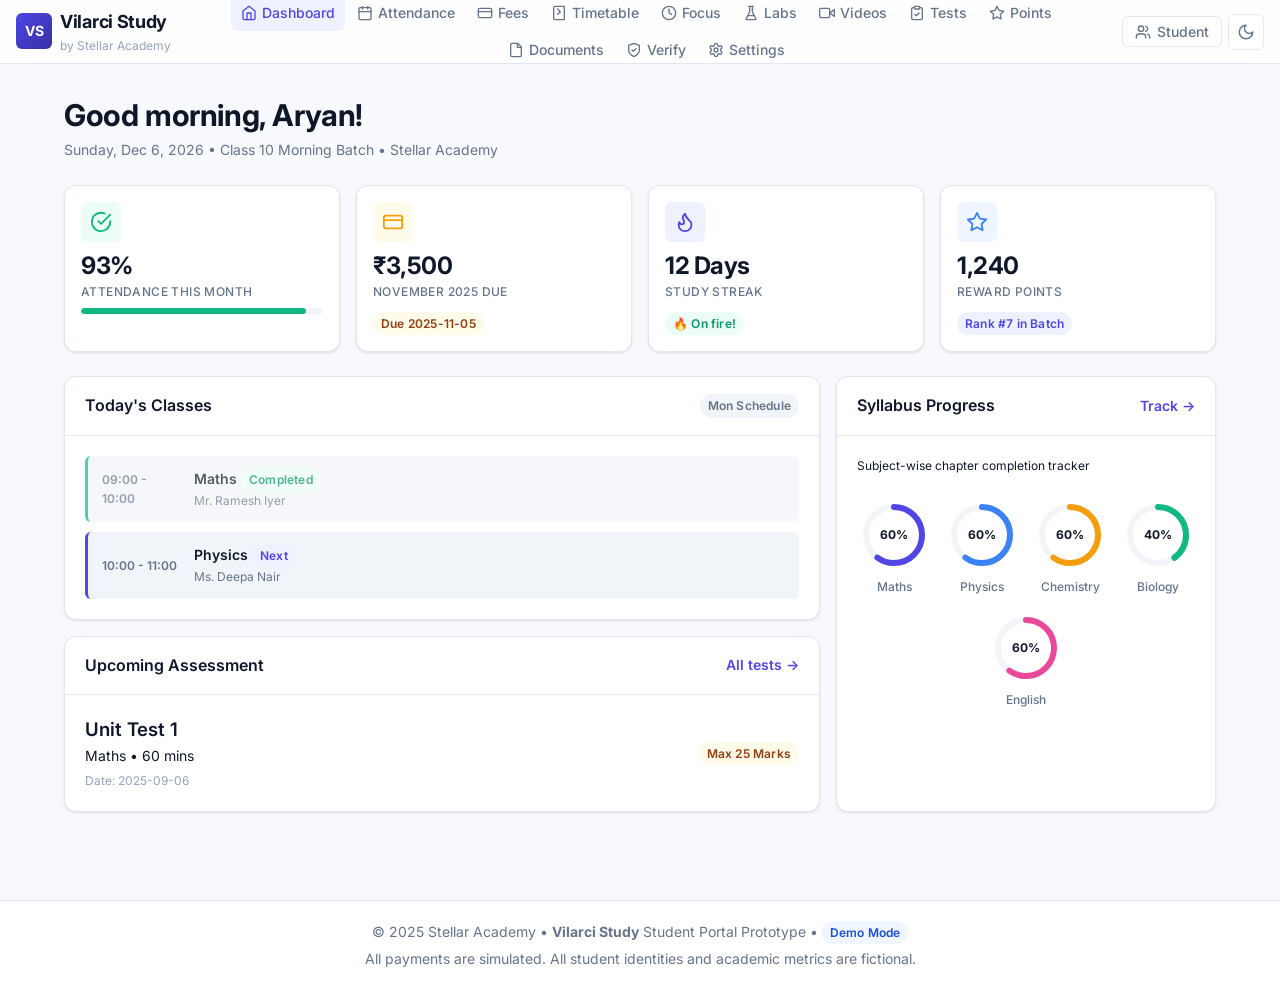
==== commit 44738175: "Update stylesheet and script paths in index.html" ====
--- a/index.html
+++ b/index.html
@@ -12,7 +12,7 @@
   <link href="https://fonts.googleapis.com/css2?family=Inter:wght@400;500;600;700&display=swap" rel="stylesheet">
 
   <!-- Core CSS -->
-  <link rel="stylesheet" href="css/styles.css">
+  <link rel="stylesheet" href="styles.css">
 
   <!-- Inline SVG Favicon -->
   <link rel="icon" type="image/svg+xml" href="data:image/svg+xml,<svg xmlns='http://www.w3.org/2000/svg' viewBox='0 0 24 24' fill='%234F46E5'><path d='M12 3L1 9l4 2.18v6L12 21l7-3.82v-6l2-1.09V17h2V9L12 3zm6.82 6L12 12.72 5.18 9 12 5.28 18.82 9zM17 15.99l-5 2.73-5-2.73v-3.72L12 15l5-2.73v3.72z'/></svg>">
@@ -1087,8 +1087,8 @@
   </footer>
 
   <!-- ===== SCRIPTS (Classic tags for file:// compatibility) ===== -->
-  <script src="js/data.js"></script>
-  <script src="js/main.js"></script>
+  <script src="data.js"></script>
+  <script src="main.js"></script>
 
 </body>
 </html>
--- a/styles.css
+++ b/styles.css
@@ -0,0 +1,2039 @@
+/* ============================================================
+   css/styles.css — Vilarci Study Student Portal
+   Design: calm, premium, indigo + emerald, mobile-first
+   ============================================================ */
+
+/* ===== GOOGLE FONTS IMPORT ===== */
+@import url('https://fonts.googleapis.com/css2?family=Inter:wght@400;500;600;700&display=swap');
+
+/* ===== DESIGN TOKENS (CSS VARIABLES) ===== */
+:root {
+  /* Brand colours */
+  --primary:       #4F46E5;
+  --primary-light: #818CF8;
+  --primary-dark:  #3730A3;
+  --primary-bg:    #EEF2FF;
+  --accent:        #10B981;
+  --accent-light:  #34D399;
+  --accent-dark:   #059669;
+  --accent-bg:     #ECFDF5;
+
+  /* Semantic colours */
+  --success:       #10B981;
+  --success-bg:    #ECFDF5;
+  --warning:       #F59E0B;
+  --warning-bg:    #FFFBEB;
+  --error:         #EF4444;
+  --error-bg:      #FEF2F2;
+  --info:          #3B82F6;
+  --info-bg:       #EFF6FF;
+
+  /* Neutrals */
+  --bg:            #F8F9FC;
+  --surface:       #FFFFFF;
+  --surface-2:     #F1F5F9;
+  --border:        #E2E8F0;
+  --border-focus:  #4F46E5;
+
+  /* Text */
+  --text:          #0F172A;
+  --text-secondary:#64748B;
+  --text-muted:    #94A3B8;
+  --text-inverse:  #FFFFFF;
+
+  /* Radius */
+  --radius-sm:  6px;
+  --radius:     12px;
+  --radius-lg:  16px;
+  --radius-xl:  24px;
+  --radius-full:9999px;
+
+  /* Shadows */
+  --shadow-sm: 0 1px 2px rgba(0,0,0,0.06);
+  --shadow:    0 1px 3px rgba(0,0,0,0.08), 0 1px 2px rgba(0,0,0,0.04);
+  --shadow-md: 0 4px 6px rgba(0,0,0,0.07), 0 2px 4px rgba(0,0,0,0.05);
+  --shadow-lg: 0 10px 15px rgba(0,0,0,0.08), 0 4px 6px rgba(0,0,0,0.04);
+  --shadow-xl: 0 20px 25px rgba(0,0,0,0.1), 0 8px 10px rgba(0,0,0,0.06);
+
+  /* Transitions */
+  --transition:      0.2s ease;
+  --transition-slow: 0.35s ease;
+
+  /* Typography */
+  --font:      'Inter', system-ui, -apple-system, BlinkMacSystemFont, 'Segoe UI', sans-serif;
+  --font-mono: 'Courier New', Courier, monospace;
+
+  /* Font sizes */
+  --text-xs:   0.75rem;
+  --text-sm:   0.875rem;
+  --text-base: 1rem;
+  --text-lg:   1.125rem;
+  --text-xl:   1.25rem;
+  --text-2xl:  1.5rem;
+  --text-3xl:  1.875rem;
+  --text-4xl:  2.25rem;
+
+  /* Spacing */
+  --nav-height: 64px;
+}
+
+/* ===== DARK MODE ===== */
+[data-theme="dark"] {
+  --bg:            #0F172A;
+  --surface:       #1E293B;
+  --surface-2:     #334155;
+  --border:        #334155;
+  --text:          #F1F5F9;
+  --text-secondary:#94A3B8;
+  --text-muted:    #64748B;
+  --primary-bg:    #1e1b4b;
+  --accent-bg:     #064e3b;
+  --success-bg:    #064e3b;
+  --warning-bg:    #451a03;
+  --error-bg:      #450a0a;
+  --info-bg:       #1e3a5f;
+  --shadow-sm: 0 1px 2px rgba(0,0,0,0.3);
+  --shadow:    0 1px 3px rgba(0,0,0,0.3), 0 1px 2px rgba(0,0,0,0.2);
+  --shadow-md: 0 4px 6px rgba(0,0,0,0.3), 0 2px 4px rgba(0,0,0,0.2);
+  --shadow-lg: 0 10px 15px rgba(0,0,0,0.3), 0 4px 6px rgba(0,0,0,0.2);
+}
+
+/* ===== RESET & BASE ===== */
+*, *::before, *::after { box-sizing: border-box; margin: 0; padding: 0; }
+
+html { scroll-behavior: smooth; }
+
+body {
+  font-family: var(--font);
+  font-size: var(--text-base);
+  color: var(--text);
+  background: var(--bg);
+  line-height: 1.6;
+  transition: background var(--transition-slow), color var(--transition-slow);
+  min-height: 100vh;
+}
+
+img, iframe, svg { display: block; max-width: 100%; }
+
+a { color: var(--primary); text-decoration: none; }
+a:hover { text-decoration: underline; }
+
+button { cursor: pointer; font-family: var(--font); }
+
+ul, ol { list-style: none; }
+
+/* Focus visible */
+:focus-visible {
+  outline: 2px solid var(--primary);
+  outline-offset: 2px;
+  border-radius: var(--radius-sm);
+}
+
+/* ===== NAVBAR ===== */
+.navbar {
+  position: fixed;
+  top: 0; left: 0; right: 0;
+  height: var(--nav-height);
+  background: rgba(255,255,255,0.85);
+  backdrop-filter: blur(12px);
+  -webkit-backdrop-filter: blur(12px);
+  border-bottom: 1px solid var(--border);
+  z-index: 1000;
+  transition: background var(--transition-slow), border-color var(--transition-slow);
+}
+
+[data-theme="dark"] .navbar {
+  background: rgba(15,23,42,0.9);
+}
+
+.nav-container {
+  max-width: 1280px;
+  margin: 0 auto;
+  padding: 0 16px;
+  height: 100%;
+  display: flex;
+  align-items: center;
+  gap: 8px;
+}
+
+.nav-brand {
+  display: flex;
+  align-items: center;
+  gap: 8px;
+  text-decoration: none;
+  flex-shrink: 0;
+}
+
+.nav-brand-icon {
+  width: 36px; height: 36px;
+  background: linear-gradient(135deg, var(--primary), var(--primary-dark));
+  border-radius: var(--radius-sm);
+  display: flex; align-items: center; justify-content: center;
+  color: white;
+  font-weight: 700;
+  font-size: var(--text-sm);
+  letter-spacing: -0.5px;
+  flex-shrink: 0;
+}
+
+.brand-name {
+  font-size: var(--text-lg);
+  font-weight: 700;
+  color: var(--text);
+  letter-spacing: -0.3px;
+}
+
+.brand-sub {
+  font-size: var(--text-xs);
+  color: var(--text-muted);
+  display: none;
+}
+
+@media (min-width: 1024px) {
+  .brand-sub { display: block; }
+}
+
+.nav-links {
+  display: none;
+  align-items: center;
+  gap: 2px;
+  flex: 1;
+  justify-content: center;
+  flex-wrap: wrap;
+}
+
+@media (min-width: 768px) {
+  .nav-links { display: flex; }
+}
+
+.nav-link {
+  display: flex;
+  align-items: center;
+  gap: 5px;
+  padding: 6px 10px;
+  border-radius: var(--radius-sm);
+  font-size: var(--text-sm);
+  font-weight: 500;
+  color: var(--text-secondary);
+  text-decoration: none;
+  transition: background var(--transition), color var(--transition);
+  white-space: nowrap;
+}
+
+.nav-link:hover { background: var(--surface-2); color: var(--text); text-decoration: none; }
+.nav-link.active { background: var(--primary-bg); color: var(--primary); }
+.nav-link svg { width: 16px; height: 16px; flex-shrink: 0; }
+
+.nav-actions {
+  display: flex;
+  align-items: center;
+  gap: 6px;
+  margin-left: auto;
+  flex-shrink: 0;
+}
+
+.btn-icon {
+  width: 36px; height: 36px;
+  border-radius: var(--radius-sm);
+  border: 1px solid var(--border);
+  background: var(--surface);
+  display: flex; align-items: center; justify-content: center;
+  color: var(--text-secondary);
+  transition: all var(--transition);
+  flex-shrink: 0;
+}
+
+.btn-icon:hover { background: var(--surface-2); color: var(--text); }
+.btn-icon svg { width: 18px; height: 18px; }
+
+.mode-toggle {
+  display: flex; align-items: center; gap: 6px;
+  padding: 6px 12px;
+  border-radius: var(--radius-sm);
+  border: 1px solid var(--border);
+  background: var(--surface);
+  font-size: var(--text-sm);
+  font-weight: 500;
+  color: var(--text-secondary);
+  transition: all var(--transition);
+  white-space: nowrap;
+}
+
+.mode-toggle:hover { background: var(--primary-bg); color: var(--primary); border-color: var(--primary-light); }
+.mode-toggle.parent-active { background: var(--primary); color: white; border-color: var(--primary); }
+.mode-toggle svg { width: 16px; height: 16px; }
+
+.hamburger {
+  display: flex;
+  width: 36px; height: 36px;
+  border: 1px solid var(--border);
+  background: var(--surface);
+  border-radius: var(--radius-sm);
+  align-items: center; justify-content: center;
+  color: var(--text-secondary);
+  transition: all var(--transition);
+}
+
+.hamburger:hover { background: var(--surface-2); }
+.hamburger svg { width: 20px; height: 20px; }
+
+@media (min-width: 768px) {
+  .hamburger { display: none; }
+}
+
+/* Mobile Nav Menu */
+.nav-mobile-menu {
+  display: none;
+  background: var(--surface);
+  border-top: 1px solid var(--border);
+  padding: 8px 0;
+  position: absolute;
+  top: var(--nav-height);
+  left: 0; right: 0;
+  box-shadow: var(--shadow-lg);
+  max-height: calc(100vh - var(--nav-height));
+  overflow-y: auto;
+}
+
+.nav-mobile-menu.open { display: block; }
+
+.nav-mobile-link {
+  display: flex;
+  align-items: center;
+  gap: 10px;
+  padding: 12px 20px;
+  font-size: var(--text-base);
+  font-weight: 500;
+  color: var(--text-secondary);
+  text-decoration: none;
+  transition: background var(--transition), color var(--transition);
+}
+
+.nav-mobile-link:hover { background: var(--surface-2); color: var(--text); text-decoration: none; }
+.nav-mobile-link.active { background: var(--primary-bg); color: var(--primary); }
+.nav-mobile-link svg { width: 20px; height: 20px; flex-shrink: 0; }
+
+/* ===== MAIN CONTENT ===== */
+.main-content {
+  padding-top: var(--nav-height);
+  min-height: 100vh;
+}
+
+.view { display: none; }
+.view.active { display: block; }
+
+.view-container {
+  max-width: 1200px;
+  margin: 0 auto;
+  padding: 24px 16px 80px;
+}
+
+@media (min-width: 768px) {
+  .view-container { padding: 32px 24px 80px; }
+}
+
+/* ===== PAGE HEADER ===== */
+.page-header {
+  margin-bottom: 24px;
+}
+
+.page-header h1 {
+  font-size: var(--text-2xl);
+  font-weight: 700;
+  color: var(--text);
+  letter-spacing: -0.4px;
+  line-height: 1.3;
+}
+
+@media (min-width: 768px) {
+  .page-header h1 { font-size: var(--text-3xl); }
+}
+
+.page-header p {
+  margin-top: 4px;
+  color: var(--text-secondary);
+  font-size: var(--text-sm);
+}
+
+/* ===== CARDS ===== */
+.card {
+  background: var(--surface);
+  border-radius: var(--radius);
+  box-shadow: var(--shadow);
+  border: 1px solid var(--border);
+  transition: box-shadow var(--transition);
+}
+
+.card:hover { box-shadow: var(--shadow-md); }
+
+.card-body { padding: 20px; }
+
+.card-header {
+  padding: 16px 20px;
+  border-bottom: 1px solid var(--border);
+  display: flex;
+  align-items: center;
+  justify-content: space-between;
+}
+
+.card-title {
+  font-size: var(--text-base);
+  font-weight: 600;
+  color: var(--text);
+}
+
+/* ===== STAT CARDS ===== */
+.stats-grid {
+  display: grid;
+  grid-template-columns: repeat(2, 1fr);
+  gap: 12px;
+  margin-bottom: 24px;
+}
+
+@media (min-width: 768px) {
+  .stats-grid { grid-template-columns: repeat(4, 1fr); gap: 16px; }
+}
+
+.stat-card {
+  background: var(--surface);
+  border-radius: var(--radius);
+  padding: 16px;
+  border: 1px solid var(--border);
+  box-shadow: var(--shadow);
+  position: relative;
+  overflow: hidden;
+  transition: box-shadow var(--transition), transform var(--transition);
+}
+
+.stat-card:hover { box-shadow: var(--shadow-md); transform: translateY(-1px); }
+
+.stat-card-icon {
+  width: 40px; height: 40px;
+  border-radius: var(--radius-sm);
+  display: flex; align-items: center; justify-content: center;
+  margin-bottom: 12px;
+}
+
+.stat-card-icon svg { width: 22px; height: 22px; }
+
+.stat-card-icon.primary { background: var(--primary-bg); color: var(--primary); }
+.stat-card-icon.accent  { background: var(--accent-bg);  color: var(--accent);  }
+.stat-card-icon.warning { background: var(--warning-bg); color: var(--warning); }
+.stat-card-icon.error   { background: var(--error-bg);   color: var(--error);   }
+.stat-card-icon.info    { background: var(--info-bg);    color: var(--info);    }
+
+.stat-card-value {
+  font-size: var(--text-2xl);
+  font-weight: 700;
+  color: var(--text);
+  letter-spacing: -0.5px;
+  line-height: 1;
+  margin-bottom: 4px;
+}
+
+.stat-card-label {
+  font-size: var(--text-xs);
+  color: var(--text-secondary);
+  font-weight: 500;
+  text-transform: uppercase;
+  letter-spacing: 0.4px;
+}
+
+/* ===== DASHBOARD GRID ===== */
+.dashboard-grid {
+  display: grid;
+  grid-template-columns: 1fr;
+  gap: 16px;
+}
+
+@media (min-width: 768px) {
+  .dashboard-grid { grid-template-columns: 1fr 1fr; }
+}
+
+@media (min-width: 1024px) {
+  .dashboard-grid { grid-template-columns: 1fr 380px; }
+}
+
+/* ===== PROGRESS BAR ===== */
+.progress-bar-track {
+  height: 6px;
+  background: var(--surface-2);
+  border-radius: var(--radius-full);
+  overflow: hidden;
+  margin-top: 6px;
+}
+
+.progress-bar-fill {
+  height: 100%;
+  border-radius: var(--radius-full);
+  background: var(--primary);
+  transition: width 0.8s ease;
+}
+
+.progress-bar-fill.accent { background: var(--accent); }
+.progress-bar-fill.warning { background: var(--warning); }
+.progress-bar-fill.error { background: var(--error); }
+
+/* ===== PROGRESS RING ===== */
+.progress-ring-container {
+  display: flex;
+  flex-direction: column;
+  align-items: center;
+  gap: 6px;
+}
+
+.progress-ring { transform: rotate(-90deg); }
+
+.progress-ring-bg {
+  fill: none;
+  stroke: var(--surface-2);
+}
+
+.progress-ring-fill {
+  fill: none;
+  stroke-linecap: round;
+  transition: stroke-dashoffset 1s ease;
+}
+
+.progress-ring-label {
+  font-size: var(--text-xs);
+  font-weight: 500;
+  color: var(--text-secondary);
+  text-align: center;
+}
+
+.subject-rings-grid {
+  display: flex;
+  flex-wrap: wrap;
+  gap: 16px;
+  justify-content: center;
+  padding: 8px 0;
+}
+
+/* ===== BUTTONS ===== */
+.btn {
+  display: inline-flex;
+  align-items: center;
+  justify-content: center;
+  gap: 6px;
+  padding: 8px 16px;
+  border-radius: var(--radius-sm);
+  font-family: var(--font);
+  font-size: var(--text-sm);
+  font-weight: 500;
+  border: 1px solid transparent;
+  transition: all var(--transition);
+  cursor: pointer;
+  white-space: nowrap;
+  line-height: 1;
+}
+
+.btn svg { width: 16px; height: 16px; flex-shrink: 0; }
+
+.btn:disabled { opacity: 0.5; cursor: not-allowed; pointer-events: none; }
+
+.btn-primary {
+  background: var(--primary);
+  color: white;
+  border-color: var(--primary);
+}
+.btn-primary:hover { background: var(--primary-dark); border-color: var(--primary-dark); }
+
+.btn-secondary {
+  background: var(--surface);
+  color: var(--text);
+  border-color: var(--border);
+}
+.btn-secondary:hover { background: var(--surface-2); }
+
+.btn-accent {
+  background: var(--accent);
+  color: white;
+  border-color: var(--accent);
+}
+.btn-accent:hover { background: var(--accent-dark); border-color: var(--accent-dark); }
+
+.btn-ghost {
+  background: transparent;
+  color: var(--text-secondary);
+  border-color: transparent;
+}
+.btn-ghost:hover { background: var(--surface-2); color: var(--text); }
+
+.btn-danger {
+  background: var(--error-bg);
+  color: var(--error);
+  border-color: var(--error);
+}
+.btn-danger:hover { background: var(--error); color: white; }
+
+.btn-sm { padding: 5px 10px; font-size: var(--text-xs); }
+.btn-lg { padding: 12px 24px; font-size: var(--text-base); border-radius: var(--radius); }
+
+/* ===== BADGES / CHIPS ===== */
+.badge {
+  display: inline-flex;
+  align-items: center;
+  gap: 4px;
+  padding: 2px 8px;
+  border-radius: var(--radius-full);
+  font-size: var(--text-xs);
+  font-weight: 600;
+  letter-spacing: 0.2px;
+}
+
+.badge-primary  { background: var(--primary-bg);  color: var(--primary);  }
+.badge-accent   { background: var(--accent-bg);   color: var(--accent-dark);  }
+.badge-success  { background: var(--success-bg);  color: var(--accent-dark);  }
+.badge-warning  { background: var(--warning-bg);  color: #92400E; }
+.badge-error    { background: var(--error-bg);    color: #B91C1C; }
+.badge-info     { background: var(--info-bg);     color: #1D4ED8; }
+.badge-neutral  { background: var(--surface-2);   color: var(--text-secondary); }
+
+/* ===== FILTER CHIPS ===== */
+.filter-chips {
+  display: flex;
+  flex-wrap: wrap;
+  gap: 8px;
+  margin-bottom: 20px;
+}
+
+.chip {
+  padding: 6px 14px;
+  border-radius: var(--radius-full);
+  border: 1px solid var(--border);
+  background: var(--surface);
+  font-size: var(--text-sm);
+  font-weight: 500;
+  color: var(--text-secondary);
+  cursor: pointer;
+  transition: all var(--transition);
+}
+
+.chip:hover { border-color: var(--primary-light); color: var(--primary); background: var(--primary-bg); }
+.chip.active { background: var(--primary); color: white; border-color: var(--primary); }
+
+/* ===== TABLE ===== */
+.table-wrapper {
+  overflow-x: auto;
+  border-radius: var(--radius);
+  border: 1px solid var(--border);
+  background: var(--surface);
+}
+
+table {
+  width: 100%;
+  border-collapse: collapse;
+  font-size: var(--text-sm);
+}
+
+th {
+  text-align: left;
+  padding: 10px 16px;
+  font-size: var(--text-xs);
+  font-weight: 600;
+  text-transform: uppercase;
+  letter-spacing: 0.5px;
+  color: var(--text-secondary);
+  background: var(--surface-2);
+  border-bottom: 1px solid var(--border);
+  white-space: nowrap;
+}
+
+td {
+  padding: 12px 16px;
+  border-bottom: 1px solid var(--border);
+  color: var(--text);
+  vertical-align: middle;
+}
+
+tr:last-child td { border-bottom: none; }
+tr:hover td { background: var(--surface-2); }
+.table-row-highlight td { background: var(--warning-bg); }
+[data-theme="dark"] .table-row-highlight td { background: rgba(245,158,11,0.1); }
+
+/* ===== TABS ===== */
+.tabs { width: 100%; }
+
+.tab-list {
+  display: flex;
+  gap: 4px;
+  border-bottom: 2px solid var(--border);
+  margin-bottom: 20px;
+  overflow-x: auto;
+  scrollbar-width: none;
+}
+
+.tab-list::-webkit-scrollbar { display: none; }
+
+.tab-btn {
+  padding: 10px 16px;
+  font-size: var(--text-sm);
+  font-weight: 500;
+  color: var(--text-secondary);
+  background: none;
+  border: none;
+  border-bottom: 2px solid transparent;
+  margin-bottom: -2px;
+  cursor: pointer;
+  transition: all var(--transition);
+  white-space: nowrap;
+}
+
+.tab-btn:hover { color: var(--text); }
+.tab-btn.active { color: var(--primary); border-bottom-color: var(--primary); }
+
+.tab-panel { display: none; }
+.tab-panel.active { display: block; }
+
+/* ===== FORMS ===== */
+.form-group { margin-bottom: 16px; }
+
+.form-label {
+  display: block;
+  font-size: var(--text-sm);
+  font-weight: 500;
+  color: var(--text);
+  margin-bottom: 6px;
+}
+
+.form-input,
+input[type="text"],
+input[type="number"],
+input[type="email"],
+input[type="url"],
+select,
+textarea {
+  width: 100%;
+  padding: 9px 12px;
+  border: 1px solid var(--border);
+  border-radius: var(--radius-sm);
+  background: var(--surface);
+  color: var(--text);
+  font-family: var(--font);
+  font-size: var(--text-sm);
+  transition: border-color var(--transition), box-shadow var(--transition);
+  outline: none;
+  appearance: none;
+}
+
+.form-input:focus,
+input:focus,
+select:focus,
+textarea:focus {
+  border-color: var(--primary);
+  box-shadow: 0 0 0 3px rgba(79,70,229,0.12);
+}
+
+textarea { resize: vertical; min-height: 100px; line-height: 1.5; }
+
+.form-error { font-size: var(--text-xs); color: var(--error); margin-top: 4px; display: none; }
+.form-error.visible { display: block; }
+
+/* ===== ATTENDANCE CALENDAR ===== */
+.calendar-controls {
+  display: flex;
+  align-items: center;
+  gap: 12px;
+  margin-bottom: 16px;
+  flex-wrap: wrap;
+}
+
+.calendar-nav-btn {
+  width: 32px; height: 32px;
+  border-radius: var(--radius-sm);
+  border: 1px solid var(--border);
+  background: var(--surface);
+  display: flex; align-items: center; justify-content: center;
+  color: var(--text-secondary);
+  cursor: pointer;
+  transition: all var(--transition);
+  flex-shrink: 0;
+}
+
+.calendar-nav-btn:hover { background: var(--surface-2); color: var(--text); }
+.calendar-nav-btn svg { width: 16px; height: 16px; }
+
+.calendar-month-label {
+  font-size: var(--text-base);
+  font-weight: 600;
+  color: var(--text);
+  min-width: 140px;
+  text-align: center;
+}
+
+.calendar-grid {
+  display: grid;
+  grid-template-columns: repeat(7, 1fr);
+  gap: 4px;
+}
+
+.cal-day-header {
+  text-align: center;
+  font-size: 10px;
+  font-weight: 600;
+  text-transform: uppercase;
+  color: var(--text-muted);
+  padding: 4px 0;
+  letter-spacing: 0.5px;
+}
+
+.cal-day {
+  aspect-ratio: 1;
+  border-radius: var(--radius-sm);
+  display: flex;
+  align-items: center;
+  justify-content: center;
+  font-size: var(--text-xs);
+  font-weight: 500;
+  cursor: default;
+  transition: transform var(--transition);
+  position: relative;
+}
+
+.cal-day:hover { transform: scale(1.1); z-index: 1; }
+
+.cal-day-empty   { background: transparent; }
+.cal-day-present { background: var(--accent-bg); color: var(--accent-dark); border: 1px solid var(--accent-light); }
+.cal-day-absent  { background: var(--error-bg);  color: var(--error);       border: 1px solid #FCA5A5; }
+.cal-day-late    { background: var(--warning-bg); color: #92400E;            border: 1px solid #FDE68A; }
+.cal-day-noclass { background: var(--surface-2); color: var(--text-muted); }
+.cal-day-today   { ring: 2px solid var(--primary); box-shadow: 0 0 0 2px var(--primary); }
+.cal-day-future  { color: var(--text-muted); }
+
+.attendance-legend {
+  display: flex;
+  flex-wrap: wrap;
+  gap: 12px;
+  margin-top: 12px;
+}
+
+.legend-item {
+  display: flex;
+  align-items: center;
+  gap: 6px;
+  font-size: var(--text-xs);
+  color: var(--text-secondary);
+}
+
+.legend-dot {
+  width: 12px; height: 12px;
+  border-radius: 3px;
+  flex-shrink: 0;
+}
+
+.legend-dot.present { background: var(--accent); }
+.legend-dot.absent  { background: var(--error); }
+.legend-dot.late    { background: var(--warning); }
+.legend-dot.noclass { background: var(--surface-2); border: 1px solid var(--border); }
+
+/* ===== SUBJECT ATTENDANCE TABLE ===== */
+.subject-attendance-grid {
+  display: grid;
+  gap: 10px;
+  margin-top: 16px;
+}
+
+.subject-att-row {
+  display: flex;
+  align-items: center;
+  gap: 12px;
+}
+
+.subject-att-name {
+  font-size: var(--text-sm);
+  font-weight: 500;
+  color: var(--text);
+  width: 90px;
+  flex-shrink: 0;
+}
+
+.subject-att-bar { flex: 1; }
+
+.subject-att-pct {
+  font-size: var(--text-sm);
+  font-weight: 600;
+  color: var(--text);
+  width: 40px;
+  text-align: right;
+  flex-shrink: 0;
+}
+
+/* ===== MODAL ===== */
+.modal-overlay {
+  position: fixed;
+  inset: 0;
+  background: rgba(0,0,0,0.5);
+  display: flex;
+  align-items: flex-end;
+  justify-content: center;
+  z-index: 2000;
+  padding: 16px;
+  animation: fadeIn var(--transition) both;
+}
+
+@media (min-width: 480px) {
+  .modal-overlay { align-items: center; }
+}
+
+.modal {
+  background: var(--surface);
+  border-radius: var(--radius-lg);
+  box-shadow: var(--shadow-xl);
+  width: 100%;
+  max-width: 480px;
+  max-height: 90vh;
+  overflow-y: auto;
+  animation: slideUp 0.25s ease both;
+}
+
+.modal-header {
+  display: flex;
+  align-items: center;
+  justify-content: space-between;
+  padding: 20px 20px 0;
+}
+
+.modal-title {
+  font-size: var(--text-lg);
+  font-weight: 600;
+  color: var(--text);
+}
+
+.modal-close {
+  width: 28px; height: 28px;
+  border-radius: var(--radius-sm);
+  border: none;
+  background: var(--surface-2);
+  display: flex; align-items: center; justify-content: center;
+  color: var(--text-secondary);
+  cursor: pointer;
+  transition: all var(--transition);
+}
+
+.modal-close:hover { background: var(--error-bg); color: var(--error); }
+.modal-close svg { width: 14px; height: 14px; }
+
+.modal-body { padding: 16px 20px; }
+.modal-footer { padding: 0 20px 20px; display: flex; gap: 8px; justify-content: flex-end; }
+
+/* ===== TOAST ===== */
+.toast-container {
+  position: fixed;
+  bottom: 24px;
+  right: 16px;
+  z-index: 3000;
+  display: flex;
+  flex-direction: column;
+  gap: 8px;
+  pointer-events: none;
+}
+
+.toast {
+  display: flex;
+  align-items: center;
+  gap: 10px;
+  padding: 12px 16px;
+  background: var(--text);
+  color: var(--text-inverse);
+  border-radius: var(--radius);
+  box-shadow: var(--shadow-lg);
+  font-size: var(--text-sm);
+  font-weight: 500;
+  max-width: 320px;
+  pointer-events: all;
+  animation: slideInRight 0.3s ease both;
+  position: relative;
+}
+
+.toast-success { background: var(--accent); }
+.toast-error   { background: var(--error);  }
+.toast-warning { background: var(--warning); color: var(--text); }
+.toast-info    { background: var(--primary); }
+
+.toast-icon { flex-shrink: 0; }
+.toast-icon svg { width: 18px; height: 18px; }
+
+.toast-msg { flex: 1; }
+
+.toast-close {
+  width: 20px; height: 20px;
+  border: none;
+  background: rgba(255,255,255,0.2);
+  border-radius: 4px;
+  display: flex; align-items: center; justify-content: center;
+  cursor: pointer;
+  color: inherit;
+  flex-shrink: 0;
+  pointer-events: all;
+}
+
+.toast-close svg { width: 12px; height: 12px; }
+.toast.hiding { animation: slideOutRight 0.25s ease both; }
+
+/* ===== VIDEO EMBED ===== */
+.video-responsive {
+  position: relative;
+  padding-bottom: 56.25%;
+  height: 0;
+  overflow: hidden;
+  border-radius: var(--radius);
+  background: #000;
+}
+
+.video-responsive iframe {
+  position: absolute;
+  top: 0; left: 0;
+  width: 100%; height: 100%;
+  border: 0;
+}
+
+.video-card {
+  background: var(--surface);
+  border-radius: var(--radius);
+  border: 1px solid var(--border);
+  overflow: hidden;
+  transition: box-shadow var(--transition), transform var(--transition);
+}
+
+.video-card:hover { box-shadow: var(--shadow-md); transform: translateY(-2px); }
+
+.video-thumb {
+  aspect-ratio: 16/9;
+  background: var(--surface-2);
+  display: flex;
+  align-items: center;
+  justify-content: center;
+  font-size: 3rem;
+  position: relative;
+  cursor: pointer;
+}
+
+.video-play-btn {
+  position: absolute;
+  inset: 0;
+  display: flex;
+  align-items: center;
+  justify-content: center;
+  background: rgba(0,0,0,0.3);
+  opacity: 0;
+  transition: opacity var(--transition);
+}
+
+.video-card:hover .video-play-btn { opacity: 1; }
+
+.video-play-btn svg { width: 40px; height: 40px; color: white; filter: drop-shadow(0 2px 8px rgba(0,0,0,0.4)); }
+
+.video-info { padding: 12px 16px; }
+.video-title { font-size: var(--text-sm); font-weight: 600; color: var(--text); margin-bottom: 4px; line-height: 1.4; }
+.video-meta  { font-size: var(--text-xs); color: var(--text-secondary); display: flex; gap: 8px; align-items: center; }
+
+.video-player-container {
+  background: var(--surface);
+  border-radius: var(--radius);
+  border: 1px solid var(--border);
+  overflow: hidden;
+}
+
+/* ===== SIMULATIONS ===== */
+.sim-grid {
+  display: grid;
+  grid-template-columns: repeat(auto-fill, minmax(260px, 1fr));
+  gap: 16px;
+}
+
+.sim-card {
+  background: var(--surface);
+  border-radius: var(--radius);
+  border: 1px solid var(--border);
+  padding: 20px;
+  transition: all var(--transition);
+  cursor: pointer;
+}
+
+.sim-card:hover { box-shadow: var(--shadow-md); transform: translateY(-2px); }
+
+.sim-emoji {
+  font-size: 2.5rem;
+  margin-bottom: 12px;
+  line-height: 1;
+}
+
+.sim-title { font-size: var(--text-base); font-weight: 600; color: var(--text); margin-bottom: 6px; }
+.sim-desc  { font-size: var(--text-sm); color: var(--text-secondary); line-height: 1.5; margin-bottom: 12px; }
+
+.sim-viewer {
+  display: none;
+}
+
+.sim-viewer.active { display: block; }
+
+.sim-viewer-header {
+  display: flex;
+  align-items: center;
+  gap: 12px;
+  margin-bottom: 16px;
+}
+
+.sim-iframe-wrapper {
+  width: 100%;
+  border-radius: var(--radius);
+  overflow: hidden;
+  border: 1px solid var(--border);
+  background: var(--surface);
+  position: relative;
+  min-height: 500px;
+}
+
+.sim-iframe-wrapper iframe {
+  width: 100%;
+  height: 600px;
+  border: 0;
+  display: block;
+}
+
+.sim-fallback {
+  display: none;
+  flex-direction: column;
+  align-items: center;
+  justify-content: center;
+  gap: 12px;
+  padding: 40px;
+  text-align: center;
+  min-height: 300px;
+}
+
+.sim-fallback.visible { display: flex; }
+
+/* ===== FOCUS STUDY ===== */
+.focus-url-section {
+  background: var(--surface);
+  border-radius: var(--radius);
+  border: 1px solid var(--border);
+  padding: 24px;
+  margin-bottom: 20px;
+}
+
+.focus-url-form {
+  display: flex;
+  gap: 10px;
+  align-items: flex-start;
+  flex-wrap: wrap;
+}
+
+.focus-url-input-wrap { flex: 1; min-width: 200px; }
+
+.focus-layout {
+  display: none;
+  gap: 20px;
+}
+
+.focus-layout.visible {
+  display: grid;
+  grid-template-columns: 1fr;
+}
+
+@media (min-width: 900px) {
+  .focus-layout.visible { grid-template-columns: 1fr 320px; }
+}
+
+.focus-video-col {}
+
+.focus-sidebar-col {
+  display: flex;
+  flex-direction: column;
+  gap: 16px;
+}
+
+.focus-timer-card {
+  background: var(--surface);
+  border-radius: var(--radius);
+  border: 1px solid var(--border);
+  padding: 20px;
+}
+
+.timer-display {
+  font-family: var(--font-mono);
+  font-size: 3rem;
+  font-weight: 700;
+  color: var(--text);
+  text-align: center;
+  letter-spacing: 2px;
+  margin: 12px 0;
+  line-height: 1;
+}
+
+.timer-display.running { color: var(--primary); }
+.timer-display.done    { color: var(--accent);  }
+
+.timer-presets {
+  display: flex;
+  gap: 6px;
+  margin-bottom: 12px;
+  flex-wrap: wrap;
+}
+
+.timer-preset-btn {
+  flex: 1;
+  min-width: 50px;
+  padding: 6px 8px;
+  border-radius: var(--radius-sm);
+  border: 1px solid var(--border);
+  background: var(--surface-2);
+  font-size: var(--text-xs);
+  font-weight: 600;
+  color: var(--text-secondary);
+  cursor: pointer;
+  transition: all var(--transition);
+  text-align: center;
+}
+
+.timer-preset-btn:hover { border-color: var(--primary-light); color: var(--primary); }
+.timer-preset-btn.selected { background: var(--primary); color: white; border-color: var(--primary); }
+
+.timer-custom-row {
+  display: flex;
+  gap: 8px;
+  align-items: center;
+  margin-bottom: 12px;
+}
+
+.timer-custom-row input { width: 80px; text-align: center; }
+
+.timer-controls {
+  display: flex;
+  gap: 8px;
+}
+
+.timer-controls .btn { flex: 1; justify-content: center; }
+
+.timer-complete-msg {
+  display: none;
+  text-align: center;
+  padding: 12px;
+  background: var(--accent-bg);
+  border-radius: var(--radius-sm);
+  border: 1px solid var(--accent-light);
+  color: var(--accent-dark);
+  font-weight: 600;
+  font-size: var(--text-sm);
+  margin-top: 8px;
+}
+
+.timer-complete-msg.visible { display: block; }
+
+.focus-notes-card {
+  background: var(--surface);
+  border-radius: var(--radius);
+  border: 1px solid var(--border);
+  padding: 16px;
+  flex: 1;
+}
+
+.notes-saved-indicator {
+  font-size: var(--text-xs);
+  color: var(--text-muted);
+  transition: color var(--transition);
+}
+
+.notes-saved-indicator.saved { color: var(--accent); }
+
+/* ===== TESTS / QUIZ ===== */
+.tests-list { display: grid; gap: 12px; }
+
+.test-card {
+  background: var(--surface);
+  border-radius: var(--radius);
+  border: 1px solid var(--border);
+  padding: 16px 20px;
+  display: flex;
+  flex-direction: column;
+  gap: 8px;
+}
+
+@media (min-width: 600px) {
+  .test-card { flex-direction: row; align-items: center; justify-content: space-between; }
+}
+
+.test-card-info { flex: 1; }
+.test-card-name { font-weight: 600; color: var(--text); font-size: var(--text-base); }
+.test-card-meta { font-size: var(--text-sm); color: var(--text-secondary); margin-top: 2px; }
+
+.test-card-score {
+  text-align: right;
+  flex-shrink: 0;
+}
+
+.test-score-value {
+  font-size: var(--text-xl);
+  font-weight: 700;
+  color: var(--text);
+}
+
+.quiz-container {
+  background: var(--surface);
+  border-radius: var(--radius);
+  border: 1px solid var(--border);
+  padding: 24px;
+}
+
+.quiz-progress-bar {
+  height: 4px;
+  background: var(--surface-2);
+  border-radius: var(--radius-full);
+  margin-bottom: 20px;
+  overflow: hidden;
+}
+
+.quiz-progress-fill {
+  height: 100%;
+  background: var(--primary);
+  border-radius: var(--radius-full);
+  transition: width 0.4s ease;
+}
+
+.quiz-question {
+  font-size: var(--text-lg);
+  font-weight: 600;
+  color: var(--text);
+  margin-bottom: 20px;
+  line-height: 1.5;
+}
+
+.quiz-question-num {
+  font-size: var(--text-sm);
+  color: var(--text-secondary);
+  margin-bottom: 8px;
+}
+
+.quiz-options { display: grid; gap: 10px; margin-bottom: 20px; }
+
+.quiz-option {
+  padding: 12px 16px;
+  border-radius: var(--radius-sm);
+  border: 1.5px solid var(--border);
+  background: var(--surface);
+  font-size: var(--text-sm);
+  font-weight: 500;
+  color: var(--text);
+  cursor: pointer;
+  text-align: left;
+  transition: all var(--transition);
+  display: flex;
+  align-items: center;
+  gap: 10px;
+}
+
+.quiz-option:hover { border-color: var(--primary-light); background: var(--primary-bg); }
+.quiz-option.correct { border-color: var(--accent); background: var(--accent-bg); color: var(--accent-dark); }
+.quiz-option.wrong   { border-color: var(--error); background: var(--error-bg); color: var(--error); }
+
+.quiz-explanation {
+  font-size: var(--text-sm);
+  color: var(--text-secondary);
+  padding: 10px 14px;
+  background: var(--surface-2);
+  border-radius: var(--radius-sm);
+  border-left: 3px solid var(--primary);
+  margin-bottom: 16px;
+  display: none;
+}
+
+.quiz-explanation.visible { display: block; }
+
+.quiz-result {
+  text-align: center;
+  padding: 32px 0;
+  display: none;
+}
+
+.quiz-result.visible { display: block; }
+.quiz-result-score { font-size: var(--text-4xl); font-weight: 700; color: var(--primary); margin: 12px 0; }
+.quiz-result-msg { font-size: var(--text-lg); color: var(--text-secondary); margin-bottom: 24px; }
+
+/* SVG Chart */
+.chart-container {
+  background: var(--surface);
+  border-radius: var(--radius);
+  border: 1px solid var(--border);
+  padding: 16px;
+  overflow-x: auto;
+}
+
+.chart-container svg { width: 100%; min-width: 300px; }
+
+/* ===== POINTS & REWARDS ===== */
+.points-summary-card {
+  background: linear-gradient(135deg, var(--primary), var(--primary-dark));
+  border-radius: var(--radius-lg);
+  padding: 24px;
+  color: white;
+  margin-bottom: 20px;
+  display: flex;
+  flex-wrap: wrap;
+  gap: 24px;
+  align-items: center;
+}
+
+.points-summary-value { font-size: var(--text-4xl); font-weight: 700; letter-spacing: -1px; line-height: 1; }
+.points-summary-label { font-size: var(--text-sm); opacity: 0.85; margin-top: 4px; }
+
+.badge-awards-grid {
+  display: grid;
+  grid-template-columns: repeat(auto-fill, minmax(140px, 1fr));
+  gap: 12px;
+  margin-bottom: 20px;
+}
+
+.badge-award-card {
+  background: var(--surface);
+  border-radius: var(--radius);
+  border: 1px solid var(--border);
+  padding: 16px;
+  text-align: center;
+  transition: all var(--transition);
+}
+
+.badge-award-card.earned { border-color: var(--warning); background: var(--warning-bg); }
+.badge-award-card.unearned { opacity: 0.5; filter: grayscale(1); }
+.badge-award-card:hover { box-shadow: var(--shadow-md); }
+
+.badge-award-emoji { font-size: 2rem; margin-bottom: 8px; }
+.badge-award-name  { font-size: var(--text-xs); font-weight: 600; color: var(--text); }
+.badge-award-desc  { font-size: 10px; color: var(--text-secondary); margin-top: 2px; line-height: 1.4; }
+
+/* ===== LEADERBOARD ===== */
+.leaderboard-list { display: grid; gap: 8px; }
+
+.leaderboard-item {
+  display: flex;
+  align-items: center;
+  gap: 12px;
+  padding: 12px 16px;
+  background: var(--surface);
+  border-radius: var(--radius-sm);
+  border: 1px solid var(--border);
+  transition: all var(--transition);
+}
+
+.leaderboard-item.self {
+  border-color: var(--primary);
+  background: var(--primary-bg);
+}
+
+.rank-badge {
+  width: 28px; height: 28px;
+  border-radius: var(--radius-full);
+  display: flex; align-items: center; justify-content: center;
+  font-size: var(--text-xs);
+  font-weight: 700;
+  flex-shrink: 0;
+}
+
+.rank-1 { background: #FEF3C7; color: #92400E; }
+.rank-2 { background: #F1F5F9; color: #475569; }
+.rank-3 { background: #FEF3C7; color: #78350F; }
+.rank-other { background: var(--surface-2); color: var(--text-secondary); }
+
+.leaderboard-name { flex: 1; font-weight: 500; font-size: var(--text-sm); color: var(--text); }
+.leaderboard-points { font-weight: 700; font-size: var(--text-sm); color: var(--text); }
+
+/* ===== MARKSHEET / CERTIFICATE ===== */
+.docs-list { display: grid; gap: 12px; margin-bottom: 24px; }
+
+.doc-list-card {
+  background: var(--surface);
+  border-radius: var(--radius);
+  border: 1px solid var(--border);
+  padding: 16px 20px;
+  display: flex;
+  align-items: center;
+  gap: 16px;
+  transition: all var(--transition);
+}
+
+.doc-list-card:hover { box-shadow: var(--shadow-md); }
+
+.doc-list-icon {
+  width: 44px; height: 44px;
+  border-radius: var(--radius-sm);
+  background: var(--primary-bg);
+  color: var(--primary);
+  display: flex; align-items: center; justify-content: center;
+  flex-shrink: 0;
+}
+
+.doc-list-icon svg { width: 22px; height: 22px; }
+.doc-list-info { flex: 1; }
+.doc-list-title { font-weight: 600; color: var(--text); font-size: var(--text-sm); }
+.doc-list-meta  { font-size: var(--text-xs); color: var(--text-secondary); margin-top: 2px; }
+
+/* Printable document */
+.doc-viewer { display: none; }
+.doc-viewer.active { display: block; }
+
+.print-actions {
+  display: flex;
+  gap: 10px;
+  margin-bottom: 20px;
+  flex-wrap: wrap;
+}
+
+.printable-doc {
+  background: white;
+  border-radius: var(--radius);
+  border: 1px solid var(--border);
+  padding: 40px;
+  max-width: 800px;
+  margin: 0 auto;
+  font-family: var(--font);
+  color: #0F172A;
+}
+
+.doc-header {
+  text-align: center;
+  border-bottom: 2px solid #4F46E5;
+  padding-bottom: 20px;
+  margin-bottom: 20px;
+}
+
+.doc-logo-box {
+  width: 60px; height: 60px;
+  background: linear-gradient(135deg, #4F46E5, #3730A3);
+  border-radius: 12px;
+  display: flex; align-items: center; justify-content: center;
+  margin: 0 auto 12px;
+  color: white;
+  font-weight: 700;
+  font-size: 1.2rem;
+}
+
+.doc-center-name  { font-size: 1.3rem; font-weight: 700; color: #0F172A; }
+.doc-center-addr  { font-size: 0.75rem; color: #64748B; margin-top: 2px; }
+.doc-exam-name    { font-size: 0.95rem; font-weight: 600; margin-top: 12px; color: #4F46E5; }
+
+.doc-student-table { width: 100%; margin-bottom: 20px; font-size: 0.85rem; }
+.doc-student-table td { padding: 5px 8px; }
+.doc-student-table td:first-child { font-weight: 600; color: #64748B; width: 140px; }
+
+.doc-marks-table { width: 100%; border-collapse: collapse; margin-bottom: 20px; font-size: 0.9rem; }
+.doc-marks-table th { background: #4F46E5; color: white; padding: 10px 12px; text-align: left; font-size: 0.8rem; }
+.doc-marks-table td { padding: 10px 12px; border-bottom: 1px solid #E2E8F0; }
+.doc-marks-table tr:nth-child(even) td { background: #F8F9FC; }
+.doc-total-row td { font-weight: 700; background: #EEF2FF !important; }
+
+.doc-summary {
+  display: flex;
+  flex-wrap: wrap;
+  gap: 16px;
+  padding: 16px;
+  background: #F8F9FC;
+  border-radius: 8px;
+  margin-bottom: 24px;
+}
+
+.doc-summary-item { text-align: center; }
+.doc-summary-value { font-size: 1.3rem; font-weight: 700; color: #4F46E5; }
+.doc-summary-label { font-size: 0.7rem; color: #64748B; font-weight: 500; text-transform: uppercase; }
+
+.doc-qr {
+  display: inline-grid;
+  grid-template-columns: repeat(9, 10px);
+  grid-template-rows: repeat(9, 10px);
+  gap: 2px;
+}
+
+.doc-qr-cell { width: 10px; height: 10px; border-radius: 1px; }
+
+.doc-signatures {
+  display: flex;
+  justify-content: space-between;
+  margin-top: 32px;
+  gap: 24px;
+}
+
+.doc-sig-box {
+  flex: 1;
+  text-align: center;
+  border-top: 1px solid #CBD5E1;
+  padding-top: 8px;
+  font-size: 0.75rem;
+  color: #64748B;
+}
+
+.doc-disclaimer {
+  text-align: center;
+  font-size: 0.7rem;
+  color: #94A3B8;
+  margin-top: 16px;
+  padding-top: 12px;
+  border-top: 1px solid #E2E8F0;
+  line-height: 1.5;
+}
+
+/* ===== VERIFY PAGE ===== */
+.verify-form-card {
+  background: var(--surface);
+  border-radius: var(--radius);
+  border: 1px solid var(--border);
+  padding: 24px;
+  max-width: 480px;
+  margin: 0 auto;
+}
+
+.verify-input-row {
+  display: flex;
+  gap: 10px;
+}
+
+.verify-input-row input { flex: 1; }
+
+.verify-hints {
+  margin-top: 12px;
+  font-size: var(--text-xs);
+  color: var(--text-muted);
+  padding: 8px 12px;
+  background: var(--surface-2);
+  border-radius: var(--radius-sm);
+}
+
+.verify-result { margin-top: 20px; max-width: 480px; margin-left: auto; margin-right: auto; }
+
+.verify-result-card {
+  background: var(--surface);
+  border-radius: var(--radius);
+  border: 2px solid var(--border);
+  padding: 24px;
+}
+
+.verify-result-card.valid   { border-color: var(--accent); }
+.verify-result-card.revoked { border-color: var(--error); }
+
+/* ===== SETTINGS ===== */
+.settings-section {
+  background: var(--surface);
+  border-radius: var(--radius);
+  border: 1px solid var(--border);
+  margin-bottom: 16px;
+  overflow: hidden;
+}
+
+.settings-section-header {
+  padding: 14px 20px;
+  border-bottom: 1px solid var(--border);
+  font-weight: 600;
+  font-size: var(--text-sm);
+  color: var(--text);
+  background: var(--surface-2);
+}
+
+.settings-section-body { padding: 16px 20px; }
+
+.settings-row {
+  display: flex;
+  align-items: center;
+  justify-content: space-between;
+  padding: 10px 0;
+  border-bottom: 1px solid var(--border);
+}
+
+.settings-row:last-child { border-bottom: none; }
+
+.settings-row-label { font-size: var(--text-sm); color: var(--text); font-weight: 500; }
+.settings-row-value { font-size: var(--text-sm); color: var(--text-secondary); }
+
+.student-profile-header {
+  display: flex;
+  align-items: center;
+  gap: 16px;
+  padding: 20px;
+}
+
+.profile-avatar {
+  width: 56px; height: 56px;
+  border-radius: var(--radius-full);
+  background: linear-gradient(135deg, var(--primary), var(--primary-dark));
+  color: white;
+  display: flex; align-items: center; justify-content: center;
+  font-size: var(--text-lg);
+  font-weight: 700;
+  flex-shrink: 0;
+}
+
+.profile-name { font-size: var(--text-lg); font-weight: 700; color: var(--text); }
+.profile-meta { font-size: var(--text-sm); color: var(--text-secondary); }
+
+/* Toggle switch */
+.toggle-switch { display: flex; align-items: center; gap: 8px; }
+
+.toggle-input {
+  position: relative;
+  width: 44px; height: 24px;
+  appearance: none;
+  background: var(--surface-2);
+  border-radius: var(--radius-full);
+  border: 1px solid var(--border);
+  cursor: pointer;
+  transition: background var(--transition);
+  flex-shrink: 0;
+}
+
+.toggle-input::after {
+  content: '';
+  position: absolute;
+  width: 18px; height: 18px;
+  border-radius: var(--radius-full);
+  background: white;
+  top: 2px; left: 2px;
+  box-shadow: var(--shadow-sm);
+  transition: transform var(--transition);
+}
+
+.toggle-input:checked { background: var(--primary); border-color: var(--primary); }
+.toggle-input:checked::after { transform: translateX(20px); }
+
+/* ===== EMPTY STATE ===== */
+.empty-state {
+  text-align: center;
+  padding: 48px 24px;
+  color: var(--text-secondary);
+}
+
+.empty-state-emoji { font-size: 3rem; margin-bottom: 12px; }
+.empty-state-title { font-size: var(--text-lg); font-weight: 600; color: var(--text); margin-bottom: 6px; }
+.empty-state-desc  { font-size: var(--text-sm); color: var(--text-secondary); }
+
+/* ===== SKELETON LOADERS ===== */
+.skeleton {
+  background: linear-gradient(90deg, var(--surface-2) 25%, var(--border) 50%, var(--surface-2) 75%);
+  background-size: 200% 100%;
+  animation: shimmer 1.5s infinite;
+  border-radius: var(--radius-sm);
+}
+
+.skeleton-text  { height: 14px; border-radius: 4px; }
+.skeleton-title { height: 20px; border-radius: 4px; }
+.skeleton-card  { height: 120px; border-radius: var(--radius); }
+
+/* ===== POINTS HISTORY ===== */
+.points-history-list { display: grid; gap: 8px; }
+
+.ph-item {
+  display: flex;
+  align-items: center;
+  gap: 12px;
+  padding: 12px 16px;
+  background: var(--surface);
+  border-radius: var(--radius-sm);
+  border: 1px solid var(--border);
+}
+
+.ph-icon {
+  width: 36px; height: 36px;
+  border-radius: var(--radius-full);
+  display: flex; align-items: center; justify-content: center;
+  font-size: 1.1rem;
+  flex-shrink: 0;
+}
+
+.ph-desc  { flex: 1; font-size: var(--text-sm); color: var(--text); }
+.ph-date  { font-size: var(--text-xs); color: var(--text-muted); margin-top: 2px; }
+.ph-pts   { font-weight: 700; color: var(--accent); font-size: var(--text-sm); flex-shrink: 0; }
+
+/* ===== TODAY'S CLASSES ===== */
+.classes-list { display: grid; gap: 10px; }
+
+.class-item {
+  display: flex;
+  align-items: center;
+  gap: 12px;
+  padding: 12px 14px;
+  background: var(--surface-2);
+  border-radius: var(--radius-sm);
+  border-left: 3px solid var(--primary);
+}
+
+.class-item.done { border-left-color: var(--accent); opacity: 0.7; }
+
+.class-time {
+  font-size: var(--text-xs);
+  font-weight: 600;
+  color: var(--text-secondary);
+  width: 80px;
+  flex-shrink: 0;
+}
+
+.class-subject { font-size: var(--text-sm); font-weight: 600; color: var(--text); }
+.class-teacher { font-size: var(--text-xs); color: var(--text-secondary); }
+
+/* ===== PARENT MODE ===== */
+.parent-banner {
+  display: none;
+  background: linear-gradient(135deg, var(--primary-bg), var(--accent-bg));
+  border-radius: var(--radius);
+  border: 1px solid var(--primary-light);
+  padding: 12px 16px;
+  margin-bottom: 20px;
+  align-items: center;
+  gap: 10px;
+  flex-wrap: wrap;
+}
+
+.parent-banner.visible { display: flex; }
+.parent-banner-label { font-size: var(--text-sm); font-weight: 500; color: var(--text); flex: 1; }
+
+.parent-children-grid {
+  display: none;
+  grid-template-columns: repeat(auto-fill, minmax(280px, 1fr));
+  gap: 16px;
+  margin-top: 20px;
+}
+
+.parent-children-grid.visible { display: grid; }
+
+.child-summary-card {
+  background: var(--surface);
+  border-radius: var(--radius);
+  border: 1px solid var(--border);
+  padding: 20px;
+  cursor: pointer;
+  transition: all var(--transition);
+}
+
+.child-summary-card:hover { box-shadow: var(--shadow-md); transform: translateY(-2px); border-color: var(--primary-light); }
+
+.child-avatar {
+  width: 48px; height: 48px;
+  border-radius: var(--radius-full);
+  display: flex; align-items: center; justify-content: center;
+  font-weight: 700;
+  font-size: var(--text-base);
+  color: white;
+  margin-bottom: 12px;
+}
+
+.child-name { font-size: var(--text-base); font-weight: 600; color: var(--text); margin-bottom: 12px; }
+
+.child-stat-row {
+  display: flex;
+  justify-content: space-between;
+  font-size: var(--text-xs);
+  padding: 6px 0;
+  border-top: 1px solid var(--border);
+}
+
+.child-stat-label { color: var(--text-secondary); }
+.child-stat-value { font-weight: 600; color: var(--text); }
+
+/* ===== TIMETABLE GRID ===== */
+.timetable-grid {
+  overflow-x: auto;
+  background: var(--surface);
+  border-radius: var(--radius);
+  border: 1px solid var(--border);
+}
+
+.tt-grid-table { width: 100%; border-collapse: collapse; min-width: 500px; }
+
+.tt-grid-table th {
+  background: var(--primary);
+  color: white;
+  padding: 10px 12px;
+  text-align: center;
+  font-size: var(--text-xs);
+  font-weight: 600;
+  text-transform: uppercase;
+}
+
+.tt-grid-table td {
+  text-align: center;
+  padding: 12px;
+  border: 1px solid var(--border);
+  font-size: var(--text-sm);
+}
+
+.tt-cell {
+  display: inline-block;
+  padding: 4px 10px;
+  border-radius: var(--radius-full);
+  font-size: var(--text-xs);
+  font-weight: 600;
+}
+
+.tt-maths     { background: var(--primary-bg);  color: var(--primary);  }
+.tt-physics   { background: var(--info-bg);      color: var(--info);     }
+.tt-chemistry { background: var(--warning-bg);   color: #92400E;          }
+.tt-biology   { background: var(--accent-bg);    color: var(--accent-dark); }
+.tt-english   { background: var(--error-bg);     color: var(--error);    }
+.tt-empty     { color: var(--text-muted); font-size: var(--text-xs); }
+
+/* Syllabus tracker */
+.syllabus-subject-section { margin-bottom: 24px; }
+
+.syllabus-subject-header {
+  display: flex;
+  align-items: center;
+  justify-content: space-between;
+  margin-bottom: 10px;
+}
+
+.syllabus-subject-title { font-size: var(--text-base); font-weight: 600; color: var(--text); }
+
+.syllabus-topics-list { display: grid; gap: 8px; }
+
+.syllabus-topic-item {
+  display: flex;
+  align-items: center;
+  gap: 10px;
+  padding: 10px 14px;
+  background: var(--surface);
+  border-radius: var(--radius-sm);
+  border: 1px solid var(--border);
+  transition: all var(--transition);
+}
+
+.syllabus-topic-item:hover { border-color: var(--primary-light); }
+.syllabus-topic-item.covered { border-left: 3px solid var(--accent); }
+.syllabus-topic-item.partial  { border-left: 3px solid var(--warning); }
+.syllabus-topic-item.skipped  { border-left: 3px solid var(--error); }
+.syllabus-topic-item.upcoming { border-left: 3px solid var(--border); }
+
+.topic-name { flex: 1; font-size: var(--text-sm); color: var(--text); }
+.topic-chapter { font-size: var(--text-xs); color: var(--text-secondary); }
+
+.revise-btn {
+  padding: 4px 10px;
+  border-radius: var(--radius-full);
+  border: 1px solid var(--border);
+  background: var(--surface-2);
+  font-size: 10px;
+  font-weight: 600;
+  color: var(--text-secondary);
+  cursor: pointer;
+  transition: all var(--transition);
+  white-space: nowrap;
+}
+
+.revise-btn:hover { border-color: var(--accent); color: var(--accent); }
+.revise-btn.revised { background: var(--accent-bg); border-color: var(--accent); color: var(--accent-dark); }
+
+/* ===== WEAK TOPICS ===== */
+.weak-topics-list {
+  display: flex;
+  flex-wrap: wrap;
+  gap: 8px;
+  padding: 16px 20px;
+}
+
+.weak-topic-chip {
+  padding: 5px 12px;
+  background: var(--error-bg);
+  color: var(--error);
+  border-radius: var(--radius-full);
+  font-size: var(--text-xs);
+  font-weight: 500;
+  border: 1px solid #FCA5A5;
+}
+
+/* ===== FOOTER ===== */
+.footer {
+  background: var(--surface);
+  border-top: 1px solid var(--border);
+  padding: 20px 16px;
+  text-align: center;
+  margin-top: auto;
+}
+
+.footer p { font-size: var(--text-sm); color: var(--text-secondary); }
+.footer p + p { margin-top: 4px; }
+
+/* ===== UTILITY CLASSES ===== */
+.hidden    { display: none !important; }
+.text-muted{ color: var(--text-muted); }
+.text-sm   { font-size: var(--text-sm); }
+.text-xs   { font-size: var(--text-xs); }
+.fw-600    { font-weight: 600; }
+.fw-700    { font-weight: 700; }
+.gap-8     { gap: 8px; }
+.gap-12    { gap: 12px; }
+.mb-12     { margin-bottom: 12px; }
+.mb-16     { margin-bottom: 16px; }
+.mb-20     { margin-bottom: 20px; }
+.mb-24     { margin-bottom: 24px; }
+.flex      { display: flex; }
+.flex-col  { flex-direction: column; }
+.items-center { align-items: center; }
+.justify-between { justify-content: space-between; }
+.w-full    { width: 100%; }
+.grid-2    { display: grid; grid-template-columns: 1fr 1fr; gap: 12px; }
+
+/* ===== ANIMATIONS ===== */
+@keyframes fadeIn {
+  from { opacity: 0; }
+  to   { opacity: 1; }
+}
+
+@keyframes slideUp {
+  from { opacity: 0; transform: translateY(24px); }
+  to   { opacity: 1; transform: translateY(0); }
+}
+
+@keyframes slideInRight {
+  from { opacity: 0; transform: translateX(100%); }
+  to   { opacity: 1; transform: translateX(0); }
+}
+
+@keyframes slideOutRight {
+  from { opacity: 1; transform: translateX(0); }
+  to   { opacity: 0; transform: translateX(100%); }
+}
+
+@keyframes shimmer {
+  0%   { background-position: -200% 0; }
+  100% { background-position:  200% 0; }
+}
+
+@keyframes spin {
+  to { transform: rotate(360deg); }
+}
+
+@keyframes pulseRing {
+  0%   { stroke-dashoffset: 300; }
+  100% { /* handled by JS */ }
+}
+
+/* ===== PRINT STYLES ===== */
+@media print {
+  .no-print,
+  .navbar,
+  .footer,
+  .print-actions,
+  .toast-container {
+    display: none !important;
+  }
+
+  body {
+    background: white;
+    color: black;
+    font-family: 'Times New Roman', serif;
+  }
+
+  .view { display: none !important; }
+  .view.active { display: block !important; }
+
+  .doc-viewer { display: block !important; }
+
+  .printable-doc {
+    border: none;
+    box-shadow: none;
+    padding: 20px;
+    max-width: 100%;
+    page-break-inside: avoid;
+  }
+
+  .doc-marks-table th { background: #4F46E5 !important; color: white !important; -webkit-print-color-adjust: exact; print-color-adjust: exact; }
+  .doc-marks-table tr:nth-child(even) td { background: #F8F9FC !important; -webkit-print-color-adjust: exact; print-color-adjust: exact; }
+  .doc-logo-box { background: linear-gradient(135deg, #4F46E5, #3730A3) !important; -webkit-print-color-adjust: exact; print-color-adjust: exact; }
+
+  @page { margin: 15mm; }
+}
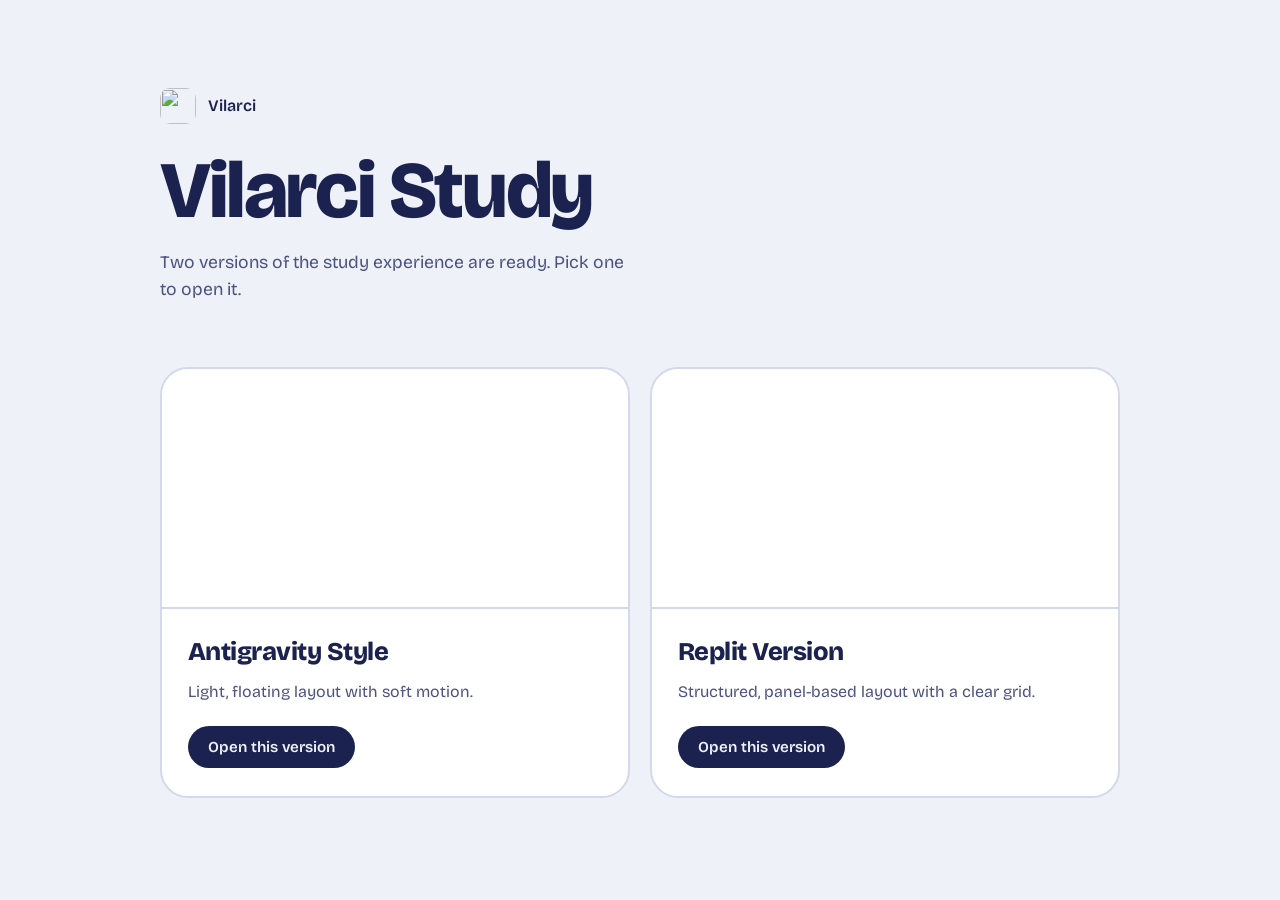
==== commit c7fcb621: "first demo published" ====
--- a/index.html
+++ b/index.html
@@ -1,1094 +1,134 @@
 <!DOCTYPE html>
-<html lang="en" data-theme="light">
+<html lang="en">
 <head>
-  <meta charset="UTF-8">
-  <meta name="viewport" content="width=device-width, initial-scale=1.0">
-  <meta name="description" content="Vilarci Study - Premium student & parent learning portal prototype for coaching centers and tuition.">
-  <title>Vilarci Study – Student &amp; Parent Portal</title>
+    <meta charset="UTF-8">
+    <meta name="viewport" content="width=device-width, initial-scale=1.0">
+    <link rel="icon" href="https://officialpic.vilarci.in/Icons/web-icon.png" type="image/x-icon">
+    <title>Vilarci Study</title>
+    <link rel="preconnect" href="https://fonts.googleapis.com">
+    <link rel="preconnect" href="https://fonts.gstatic.com" crossorigin>
+    <link href="https://fonts.googleapis.com/css2?family=Bricolage+Grotesque:opsz,wght@12..96,400;12..96,600;12..96,800&display=swap" rel="stylesheet">
+    <style>
+        :root {
+            --paper: #eef1f7;
+            --ink: #1b2250;
+            --ink-soft: #4c5380;
+            --marigold: #f2a900;
+            --sky: #9db4ff;
+            --card: #ffffff;
+            --line: #d3d9ea;
+            color-scheme: light;
+        }
+        @media (prefers-color-scheme: dark) {
+            :root {
+                --paper: #141838;
+                --ink: #eef1ff;
+                --ink-soft: #aab2e0;
+                --card: #1d2352;
+                --line: #333b7a;
+                color-scheme: dark;
+            }
+        }
+        * { box-sizing: border-box; margin: 0; }
+        html, body { min-height: 100%; }
+        body {
+            font-family: "Bricolage Grotesque", system-ui, -apple-system, "Segoe UI", sans-serif;
+            background: var(--paper);
+            color: var(--ink);
+            line-height: 1.5;
+            -webkit-font-smoothing: antialiased;
+        }
+        main {
+            max-width: 1040px;
+            margin: 0 auto;
+            padding: clamp(32px, 7vw, 88px) clamp(20px, 4vw, 40px);
+        }
+        header { max-width: 36rem; margin-bottom: clamp(32px, 6vw, 64px); }
+        .brand { display: flex; align-items: center; gap: 12px; margin-bottom: 28px; font-weight: 600; }
+        .brand img { width: 36px; height: 36px; border-radius: 10px; }
+        h1 {
+            font-size: clamp(2.6rem, 8vw, 5rem);
+            font-weight: 800;
+            line-height: 0.98;
+            letter-spacing: -0.03em;
+        }
+        header p { margin-top: 20px; color: var(--ink-soft); font-size: 1.1rem; max-width: 30rem; }
 
-  <!-- Google Font: Inter -->
-  <link rel="preconnect" href="https://fonts.googleapis.com">
-  <link rel="preconnect" href="https://fonts.gstatic.com" crossorigin>
-  <link href="https://fonts.googleapis.com/css2?family=Inter:wght@400;500;600;700&display=swap" rel="stylesheet">
+        .choices { display: grid; grid-template-columns: 1fr 1fr; gap: 20px; }
+        @media (max-width: 720px) { .choices { grid-template-columns: 1fr; } }
 
-  <!-- Core CSS -->
-  <link rel="stylesheet" href="styles.css">
+        .choice {
+            display: flex; flex-direction: column;
+            background: var(--card);
+            border: 2px solid var(--line);
+            border-radius: 28px;
+            overflow: hidden;
+            color: inherit; text-decoration: none;
+            transition: border-color .2s, transform .2s;
+        }
+        .choice:hover { border-color: var(--ink); transform: translateY(-4px); }
+        .choice:focus-visible { outline: 3px solid var(--marigold); outline-offset: 4px; }
 
-  <!-- Inline SVG Favicon -->
-  <link rel="icon" type="image/svg+xml" href="data:image/svg+xml,<svg xmlns='http://www.w3.org/2000/svg' viewBox='0 0 24 24' fill='%234F46E5'><path d='M12 3L1 9l4 2.18v6L12 21l7-3.82v-6l2-1.09V17h2V9L12 3zm6.82 6L12 12.72 5.18 9 12 5.28 18.82 9zM17 15.99l-5 2.73-5-2.73v-3.72L12 15l5-2.73v3.72z'/></svg>">
+        .preview {
+            height: 240px; position: relative; overflow: hidden;
+            background: var(--line);
+            border-bottom: 2px solid var(--line);
+        }
+        .preview iframe {
+            position: absolute; top: 0; left: 0;
+            width: 400%; height: 400%;
+            border: 0; background: #fff;
+            transform: scale(0.25); transform-origin: top left;
+            pointer-events: none;
+        }
+
+        .body { padding: 24px 26px 28px; display: flex; flex-direction: column; gap: 8px; flex: 1; }
+        .body h2 { font-size: 1.6rem; font-weight: 800; letter-spacing: -0.02em; }
+        .body p { color: var(--ink-soft); }
+        .open {
+            margin-top: 14px; align-self: flex-start;
+            padding: 10px 20px; border-radius: 999px;
+            background: var(--ink); color: var(--paper);
+            font-weight: 600; font-size: .95rem;
+            transition: background .2s, color .2s;
+        }
+        .choice:hover .open { background: var(--marigold); color: #1b2250; }
+    </style>
 </head>
 <body>
+    <main>
+        <header>
+            <div class="brand">
+                <img src="https://officialpic.vilarci.in/Icons/web-icon.png" alt="">
+                <span>Vilarci</span>
+            </div>
+            <h1>Vilarci Study</h1>
+            <p>Two versions of the study experience are ready. Pick one to open it.</p>
+        </header>
 
-  <!-- ===== TOP NAVIGATION BAR ===== -->
-  <nav id="navbar" class="navbar" role="navigation" aria-label="Main navigation">
-    <div class="nav-container">
-      <a href="#home" class="nav-brand" aria-label="Vilarci Study Home">
-        <div class="nav-brand-icon" aria-hidden="true">VS</div>
-        <div>
-          <span class="brand-name">Vilarci Study</span>
-          <span class="brand-sub">by Stellar Academy</span>
+        <div class="choices">
+            <a class="choice" href="./Vilarci-Study-demo/Anitigravity/index.html">
+                <div class="preview" aria-hidden="true">
+                    <iframe src="https://krishnendu-kar.github.io/vilarci-study-website/Vilarci-Study-demo/Anitigravity" title="" tabindex="-1" loading="lazy"></iframe>
+                </div>
+                <div class="body">
+                    <h2>Antigravity Style</h2>
+                    <p>Light, floating layout with soft motion.</p>
+                    <span class="open">Open this version</span>
+                </div>
+            </a>
+
+            <a class="choice" href="./Vilarci-Study-demo/Replit/index.html">
+                <div class="preview" aria-hidden="true">
+                    <iframe src="https://vilarci-study-demo-portal--locaalrapid.replit.app/" title="" tabindex="-1" loading="lazy"></iframe>
+                </div>
+                <div class="body">
+                    <h2>Replit Version</h2>
+                    <p>Structured, panel-based layout with a clear grid.</p>
+                    <span class="open">Open this version</span>
+                </div>
+            </a>
         </div>
-      </a>
-
-      <!-- Desktop Nav Links -->
-      <div class="nav-links" role="menubar" id="desktopNavLinks">
-        <a href="#home" class="nav-link active" role="menuitem" data-route="home">
-          <svg viewBox="0 0 24 24" fill="none" stroke="currentColor" stroke-width="2" stroke-linecap="round" stroke-linejoin="round"><path d="m3 9 9-7 9 7v11a2 2 0 0 1-2 2H5a2 2 0 0 1-2-2z"/><polyline points="9 22 9 12 15 12 15 22"/></svg>
-          Dashboard
-        </a>
-        <a href="#attendance" class="nav-link" role="menuitem" data-route="attendance">
-          <svg viewBox="0 0 24 24" fill="none" stroke="currentColor" stroke-width="2" stroke-linecap="round" stroke-linejoin="round"><rect width="18" height="18" x="3" y="4" rx="2" ry="2"/><line x1="16" x2="16" y1="2" y2="6"/><line x1="8" x2="8" y1="2" y2="6"/><line x1="3" x2="21" y1="10" y2="10"/></svg>
-          Attendance
-        </a>
-        <a href="#fees" class="nav-link" role="menuitem" data-route="fees">
-          <svg viewBox="0 0 24 24" fill="none" stroke="currentColor" stroke-width="2" stroke-linecap="round" stroke-linejoin="round"><rect width="20" height="14" x="2" y="5" rx="2"/><line x1="2" x2="22" y1="10" y2="10"/></svg>
-          Fees
-        </a>
-        <a href="#timetable" class="nav-link" role="menuitem" data-route="timetable">
-          <svg viewBox="0 0 24 24" fill="none" stroke="currentColor" stroke-width="2" stroke-linecap="round" stroke-linejoin="round"><path d="M4 19.5v-15A2.5 2.5 0 0 1 6.5 2H20v20H6.5a2.5 2.5 0 0 1-2.5-2.5Z"/><polyline points="10 6 14 10 10 14"/></svg>
-          Timetable
-        </a>
-        <a href="#focus" class="nav-link" role="menuitem" data-route="focus">
-          <svg viewBox="0 0 24 24" fill="none" stroke="currentColor" stroke-width="2" stroke-linecap="round" stroke-linejoin="round"><circle cx="12" cy="12" r="10"/><polyline points="12 6 12 12 16 14"/></svg>
-          Focus
-        </a>
-        <a href="#labs" class="nav-link" role="menuitem" data-route="labs">
-          <svg viewBox="0 0 24 24" fill="none" stroke="currentColor" stroke-width="2" stroke-linecap="round" stroke-linejoin="round"><path d="M10 2v7.527a2 2 0 0 1-.211.896L4.72 20.55a1 1 0 0 0 .9 1.45h12.76a1 1 0 0 0 .9-1.45l-5.069-10.127A2 2 0 0 1 14 9.527V2"/><path d="M8.5 2h7"/><path d="M7 16h10"/></svg>
-          Labs
-        </a>
-        <a href="#videos" class="nav-link" role="menuitem" data-route="videos">
-          <svg viewBox="0 0 24 24" fill="none" stroke="currentColor" stroke-width="2" stroke-linecap="round" stroke-linejoin="round"><polygon points="23 7 16 12 23 17 23 7"/><rect width="15" height="14" x="1" y="5" rx="2" ry="2"/></svg>
-          Videos
-        </a>
-        <a href="#tests" class="nav-link" role="menuitem" data-route="tests">
-          <svg viewBox="0 0 24 24" fill="none" stroke="currentColor" stroke-width="2" stroke-linecap="round" stroke-linejoin="round"><path d="M16 4h2a2 2 0 0 1 2 2v14a2 2 0 0 1-2 2H6a2 2 0 0 1-2-2V6a2 2 0 0 1 2-2h2"/><rect width="8" height="4" x="8" y="2" rx="1" ry="1"/><path d="m9 14 2 2 4-4"/></svg>
-          Tests
-        </a>
-        <a href="#points" class="nav-link" role="menuitem" data-route="points">
-          <svg viewBox="0 0 24 24" fill="none" stroke="currentColor" stroke-width="2" stroke-linecap="round" stroke-linejoin="round"><polygon points="12 2 15.09 8.26 22 9.27 17 14.14 18.18 21.02 12 17.77 5.82 21.02 7 14.14 2 9.27 8.91 8.26 12 2"/></svg>
-          Points
-        </a>
-        <a href="#marksheet" class="nav-link" role="menuitem" data-route="marksheet">
-          <svg viewBox="0 0 24 24" fill="none" stroke="currentColor" stroke-width="2" stroke-linecap="round" stroke-linejoin="round"><path d="M14.5 2H6a2 2 0 0 0-2 2v16a2 2 0 0 0 2 2h12a2 2 0 0 0 2-2V7.5L14.5 2z"/><polyline points="14 2 14 8 20 8"/></svg>
-          Documents
-        </a>
-        <a href="#verify" class="nav-link" role="menuitem" data-route="verify">
-          <svg viewBox="0 0 24 24" fill="none" stroke="currentColor" stroke-width="2" stroke-linecap="round" stroke-linejoin="round"><path d="M12 22s8-4 8-10V5l-8-3-8 3v7c0 6 8 10 8 10z"/><path d="m9 12 2 2 4-4"/></svg>
-          Verify
-        </a>
-        <a href="#settings" class="nav-link" role="menuitem" data-route="settings">
-          <svg viewBox="0 0 24 24" fill="none" stroke="currentColor" stroke-width="2" stroke-linecap="round" stroke-linejoin="round"><path d="M12.22 2h-.44a2 2 0 0 0-2 2v.18a2 2 0 0 1-1 1.73l-.43.25a2 2 0 0 1-2 0l-.15-.08a2 2 0 0 0-2.73.73l-.22.38a2 2 0 0 0 .73 2.73l.15.1a2 2 0 0 1 1 1.72v.51a2 2 0 0 1-1 1.74l-.15.09a2 2 0 0 0-.73 2.73l.22.38a2 2 0 0 0 2.73.73l.15-.08a2 2 0 0 1 2 0l.43.25a2 2 0 0 1 1 1.73V20a2 2 0 0 0 2 2h.44a2 2 0 0 0 2-2v-.18a2 2 0 0 1 1-1.73l.43-.25a2 2 0 0 1 2 0l.15.08a2 2 0 0 0 2.73-.73l.22-.39a2 2 0 0 0-.73-2.73l-.15-.08a2 2 0 0 1-1-1.74v-.5a2 2 0 0 1 1-1.74l.15-.09a2 2 0 0 0 .73-2.73l-.22-.38a2 2 0 0 0-2.73-.73l-.15.08a2 2 0 0 1-2 0l-.43-.25a2 2 0 0 1-1-1.73V4a2 2 0 0 0-2-2z"/><circle cx="12" cy="12" r="3"/></svg>
-          Settings
-        </a>
-      </div>
-
-      <!-- Actions -->
-      <div class="nav-actions">
-        <!-- Parent / Student mode toggle -->
-        <button type="button" class="mode-toggle" id="modeToggle" aria-label="Toggle between Student and Parent view" title="Switch Student / Parent mode">
-          <svg viewBox="0 0 24 24" fill="none" stroke="currentColor" stroke-width="2" stroke-linecap="round" stroke-linejoin="round" aria-hidden="true"><path d="M16 21v-2a4 4 0 0 0-4-4H6a4 4 0 0 0-4 4v2"/><circle cx="9" cy="7" r="4"/><path d="M22 21v-2a4 4 0 0 0-3-3.87"/><path d="M16 3.13a4 4 0 0 1 0 7.75"/></svg>
-          <span id="modeToggleLabel">Student</span>
-        </button>
-
-        <!-- Dark mode toggle -->
-        <button type="button" class="btn-icon theme-toggle" id="themeToggle" aria-label="Toggle dark mode" title="Toggle dark mode">
-          <svg id="themeIconSun" viewBox="0 0 24 24" fill="none" stroke="currentColor" stroke-width="2" stroke-linecap="round" stroke-linejoin="round" style="display:none;"><circle cx="12" cy="12" r="4"/><path d="M12 2v2"/><path d="M12 20v2"/><path d="m4.93 4.93 1.41 1.41"/><path d="m17.66 17.66 1.41 1.41"/><path d="M2 12h2"/><path d="M20 12h2"/><path d="m6.34 17.66-1.41 1.41"/><path d="m19.07 4.93-1.41 1.41"/></svg>
-          <svg id="themeIconMoon" viewBox="0 0 24 24" fill="none" stroke="currentColor" stroke-width="2" stroke-linecap="round" stroke-linejoin="round"><path d="M12 3a6 6 0 0 0 9 9 9 9 0 1 1-9-9Z"/></svg>
-        </button>
-
-        <!-- Hamburger for mobile -->
-        <button type="button" class="hamburger" id="hamburger" aria-label="Toggle menu" aria-expanded="false" aria-controls="mobileMenu">
-          <svg viewBox="0 0 24 24" fill="none" stroke="currentColor" stroke-width="2" stroke-linecap="round" stroke-linejoin="round"><line x1="4" x2="20" y1="12" y2="12"/><line x1="4" x2="20" y1="6" y2="6"/><line x1="4" x2="20" y1="18" y2="18"/></svg>
-        </button>
-      </div>
-    </div>
-
-    <!-- Mobile Slide-down Menu -->
-    <div class="nav-mobile-menu" id="mobileMenu" aria-hidden="true">
-      <a href="#home" class="nav-mobile-link" data-route="home">
-        <svg viewBox="0 0 24 24" fill="none" stroke="currentColor" stroke-width="2" stroke-linecap="round" stroke-linejoin="round"><path d="m3 9 9-7 9 7v11a2 2 0 0 1-2 2H5a2 2 0 0 1-2-2z"/><polyline points="9 22 9 12 15 12 15 22"/></svg>
-        Dashboard
-      </a>
-      <a href="#attendance" class="nav-mobile-link" data-route="attendance">
-        <svg viewBox="0 0 24 24" fill="none" stroke="currentColor" stroke-width="2" stroke-linecap="round" stroke-linejoin="round"><rect width="18" height="18" x="3" y="4" rx="2" ry="2"/><line x1="16" x2="16" y1="2" y2="6"/><line x1="8" x2="8" y1="2" y2="6"/><line x1="3" x2="21" y1="10" y2="10"/></svg>
-        Attendance
-      </a>
-      <a href="#fees" class="nav-mobile-link" data-route="fees">
-        <svg viewBox="0 0 24 24" fill="none" stroke="currentColor" stroke-width="2" stroke-linecap="round" stroke-linejoin="round"><rect width="20" height="14" x="2" y="5" rx="2"/><line x1="2" x2="22" y1="10" y2="10"/></svg>
-        Fees &amp; Payments
-      </a>
-      <a href="#timetable" class="nav-mobile-link" data-route="timetable">
-        <svg viewBox="0 0 24 24" fill="none" stroke="currentColor" stroke-width="2" stroke-linecap="round" stroke-linejoin="round"><path d="M4 19.5v-15A2.5 2.5 0 0 1 6.5 2H20v20H6.5a2.5 2.5 0 0 1-2.5-2.5Z"/><polyline points="10 6 14 10 10 14"/></svg>
-        Timetable &amp; Syllabus
-      </a>
-      <a href="#focus" class="nav-mobile-link" data-route="focus">
-        <svg viewBox="0 0 24 24" fill="none" stroke="currentColor" stroke-width="2" stroke-linecap="round" stroke-linejoin="round"><circle cx="12" cy="12" r="10"/><polyline points="12 6 12 12 16 14"/></svg>
-        Focus Study
-      </a>
-      <a href="#labs" class="nav-mobile-link" data-route="labs">
-        <svg viewBox="0 0 24 24" fill="none" stroke="currentColor" stroke-width="2" stroke-linecap="round" stroke-linejoin="round"><path d="M10 2v7.527a2 2 0 0 1-.211.896L4.72 20.55a1 1 0 0 0 .9 1.45h12.76a1 1 0 0 0 .9-1.45l-5.069-10.127A2 2 0 0 1 14 9.527V2"/><path d="M8.5 2h7"/><path d="M7 16h10"/></svg>
-        Labs &amp; Simulations
-      </a>
-      <a href="#videos" class="nav-mobile-link" data-route="videos">
-        <svg viewBox="0 0 24 24" fill="none" stroke="currentColor" stroke-width="2" stroke-linecap="round" stroke-linejoin="round"><polygon points="23 7 16 12 23 17 23 7"/><rect width="15" height="14" x="1" y="5" rx="2" ry="2"/></svg>
-        Video Lessons
-      </a>
-      <a href="#tests" class="nav-mobile-link" data-route="tests">
-        <svg viewBox="0 0 24 24" fill="none" stroke="currentColor" stroke-width="2" stroke-linecap="round" stroke-linejoin="round"><path d="M16 4h2a2 2 0 0 1 2 2v14a2 2 0 0 1-2 2H6a2 2 0 0 1-2-2V6a2 2 0 0 1 2-2h2"/><rect width="8" height="4" x="8" y="2" rx="1" ry="1"/><path d="m9 14 2 2 4-4"/></svg>
-        Tests &amp; Scores
-      </a>
-      <a href="#points" class="nav-mobile-link" data-route="points">
-        <svg viewBox="0 0 24 24" fill="none" stroke="currentColor" stroke-width="2" stroke-linecap="round" stroke-linejoin="round"><polygon points="12 2 15.09 8.26 22 9.27 17 14.14 18.18 21.02 12 17.77 5.82 21.02 7 14.14 2 9.27 8.91 8.26 12 2"/></svg>
-        Points &amp; Rewards
-      </a>
-      <a href="#marksheet" class="nav-mobile-link" data-route="marksheet">
-        <svg viewBox="0 0 24 24" fill="none" stroke="currentColor" stroke-width="2" stroke-linecap="round" stroke-linejoin="round"><path d="M14.5 2H6a2 2 0 0 0-2 2v16a2 2 0 0 0 2 2h12a2 2 0 0 0 2-2V7.5L14.5 2z"/><polyline points="14 2 14 8 20 8"/></svg>
-        Marksheets &amp; Certificates
-      </a>
-      <a href="#verify" class="nav-mobile-link" data-route="verify">
-        <svg viewBox="0 0 24 24" fill="none" stroke="currentColor" stroke-width="2" stroke-linecap="round" stroke-linejoin="round"><path d="M12 22s8-4 8-10V5l-8-3-8 3v7c0 6 8 10 8 10z"/><path d="m9 12 2 2 4-4"/></svg>
-        Verify Document
-      </a>
-      <a href="#settings" class="nav-mobile-link" data-route="settings">
-        <svg viewBox="0 0 24 24" fill="none" stroke="currentColor" stroke-width="2" stroke-linecap="round" stroke-linejoin="round"><path d="M12.22 2h-.44a2 2 0 0 0-2 2v.18a2 2 0 0 1-1 1.73l-.43.25a2 2 0 0 1-2 0l-.15-.08a2 2 0 0 0-2.73.73l-.22.38a2 2 0 0 0 .73 2.73l.15.1a2 2 0 0 1 1 1.72v.51a2 2 0 0 1-1 1.74l-.15.09a2 2 0 0 0-.73 2.73l.22.38a2 2 0 0 0 2.73.73l.15-.08a2 2 0 0 1 2 0l.43.25a2 2 0 0 1 1 1.73V20a2 2 0 0 0 2 2h.44a2 2 0 0 0 2-2v-.18a2 2 0 0 1 1-1.73l.43-.25a2 2 0 0 1 2 0l.15.08a2 2 0 0 0 2.73-.73l.22-.39a2 2 0 0 0-.73-2.73l-.15-.08a2 2 0 0 1-1-1.74v-.5a2 2 0 0 1 1-1.74l.15-.09a2 2 0 0 0 .73-2.73l-.22-.38a2 2 0 0 0-2.73-.73l-.15.08a2 2 0 0 1-2 0l-.43-.25a2 2 0 0 1-1-1.73V4a2 2 0 0 0-2-2z"/><circle cx="12" cy="12" r="3"/></svg>
-        Settings
-      </a>
-    </div>
-  </nav>
-
-  <!-- ===== TOAST CONTAINER ===== -->
-  <div id="toastContainer" class="toast-container" aria-live="polite" aria-atomic="true"></div>
-
-  <!-- ===== MODAL CONTAINER ===== -->
-  <div id="modalContainer"></div>
-
-  <!-- ===== MAIN CONTENT VIEWS ===== -->
-  <main id="mainContent" class="main-content" role="main">
-
-    <!-- 1. VIEW: DASHBOARD / HOME -->
-    <section id="view-home" class="view active" aria-labelledby="homeTitle">
-      <div class="view-container">
-        <!-- Parent Banner (visible only in parent mode) -->
-        <div id="parentBanner" class="parent-banner" style="display:none;">
-          <span class="badge badge-primary">Parent Portal</span>
-          <span class="parent-banner-label" id="parentBannerText">Viewing academic progress for your children</span>
-          <div style="display:flex; gap:8px; align-items:center;">
-            <label for="childSelect" class="text-xs fw-600">Select child:</label>
-            <select id="childSelect" class="form-input" style="width:auto; padding:4px 8px; font-size:12px;">
-              <!-- Populated by JS -->
-            </select>
-          </div>
-        </div>
-
-        <!-- Student Header -->
-        <div class="page-header" id="studentHeader">
-          <h1 id="homeGreeting">Welcome back, Aryan!</h1>
-          <p id="homeDateSubtitle">Here is your daily learning overview for today.</p>
-        </div>
-
-        <!-- Stats Grid (4 cards) -->
-        <div class="stats-grid" id="homeStatsGrid">
-          <!-- Card 1: Attendance % -->
-          <div class="stat-card">
-            <div class="stat-card-icon accent">
-              <svg viewBox="0 0 24 24" fill="none" stroke="currentColor" stroke-width="2" stroke-linecap="round" stroke-linejoin="round"><path d="M22 11.08V12a10 10 0 1 1-5.93-9.14"/><polyline points="22 4 12 14.01 9 11.01"/></svg>
-            </div>
-            <div class="stat-card-value" id="homeAttPct">88%</div>
-            <div class="stat-card-label">Attendance This Month</div>
-            <div class="progress-bar-track">
-              <div class="progress-bar-fill accent" id="homeAttBar" style="width: 88%;"></div>
-            </div>
-          </div>
-
-          <!-- Card 2: Fee Status -->
-          <div class="stat-card">
-            <div class="stat-card-icon warning">
-              <svg viewBox="0 0 24 24" fill="none" stroke="currentColor" stroke-width="2" stroke-linecap="round" stroke-linejoin="round"><rect width="20" height="14" x="2" y="5" rx="2"/><line x1="2" x2="22" y1="10" y2="10"/></svg>
-            </div>
-            <div class="stat-card-value" id="homeFeeStatus">₹3,500</div>
-            <div class="stat-card-label" id="homeFeeLabel">November Due</div>
-            <div style="margin-top: 8px;">
-              <span class="badge badge-warning" id="homeFeeBadge">Due Nov 5</span>
-            </div>
-          </div>
-
-          <!-- Card 3: Study Streak -->
-          <div class="stat-card">
-            <div class="stat-card-icon primary">
-              <svg viewBox="0 0 24 24" fill="none" stroke="currentColor" stroke-width="2" stroke-linecap="round" stroke-linejoin="round"><path d="M8.5 14.5A2.5 2.5 0 0 0 11 12c0-1.38-.5-2-1-3-1.072-2.143-.224-4.054 2-6 .5 2.5 2 4.9 4 6.5 2 1.6 3 3.5 3 5.5a7 7 0 1 1-14 0c0-1.153.433-2.294 1-3a2.5 2.5 0 0 0 2.5 2.5z"/></svg>
-            </div>
-            <div class="stat-card-value" id="homeStreak">12 Days</div>
-            <div class="stat-card-label">Study Streak</div>
-            <div style="margin-top: 8px;">
-              <span class="badge badge-accent">🔥 On fire!</span>
-            </div>
-          </div>
-
-          <!-- Card 4: Total Points -->
-          <div class="stat-card">
-            <div class="stat-card-icon info">
-              <svg viewBox="0 0 24 24" fill="none" stroke="currentColor" stroke-width="2" stroke-linecap="round" stroke-linejoin="round"><polygon points="12 2 15.09 8.26 22 9.27 17 14.14 18.18 21.02 12 17.77 5.82 21.02 7 14.14 2 9.27 8.91 8.26 12 2"/></svg>
-            </div>
-            <div class="stat-card-value" id="homePoints">1,240</div>
-            <div class="stat-card-label">Reward Points</div>
-            <div style="margin-top: 8px;">
-              <span class="badge badge-primary">Rank #7 in Batch</span>
-            </div>
-          </div>
-        </div>
-
-        <!-- Dashboard Content Grid -->
-        <div class="dashboard-grid" id="homeDashboardGrid">
-          <!-- Left Column -->
-          <div style="display:flex; flex-direction:column; gap:16px;">
-            <!-- Today's Schedule Card -->
-            <div class="card">
-              <div class="card-header">
-                <h2 class="card-title">Today's Classes</h2>
-                <span class="badge badge-neutral" id="homeTodayDayBadge">Today</span>
-              </div>
-              <div class="card-body">
-                <div class="classes-list" id="homeClassesList">
-                  <!-- Injected by JS -->
-                </div>
-              </div>
-            </div>
-
-            <!-- Next Scheduled Test Card -->
-            <div class="card">
-              <div class="card-header">
-                <h2 class="card-title">Upcoming Assessment</h2>
-                <a href="#tests" class="text-sm fw-600">All tests &rarr;</a>
-              </div>
-              <div class="card-body" id="homeNextTestContainer">
-                <!-- Injected by JS -->
-              </div>
-            </div>
-          </div>
-
-          <!-- Right Column: Progress Rings -->
-          <div class="card">
-            <div class="card-header">
-              <h2 class="card-title">Syllabus Progress</h2>
-              <a href="#timetable" class="text-sm fw-600">Track &rarr;</a>
-            </div>
-            <div class="card-body">
-              <p class="text-xs text-secondary mb-16">Subject-wise chapter completion tracker</p>
-              <div class="subject-rings-grid" id="homeSubjectRings">
-                <!-- Rings drawn by JS -->
-              </div>
-            </div>
-          </div>
-        </div>
-
-        <!-- Parent View: Children comparison (Shown only in parent mode) -->
-        <div id="homeParentChildrenView" class="parent-children-grid">
-          <!-- Injected by JS when in parent mode -->
-        </div>
-      </div>
-    </section>
-
-    <!-- 2. VIEW: ATTENDANCE -->
-    <section id="view-attendance" class="view" aria-labelledby="attTitle">
-      <div class="view-container">
-        <div class="page-header">
-          <div style="display:flex; justify-content:space-between; align-items:flex-start; flex-wrap:wrap; gap:12px;">
-            <div>
-              <h1 id="attTitle">Attendance Log</h1>
-              <p>Monthly calendar log, subject percentages, and instant QR verification simulation.</p>
-            </div>
-            <!-- Quick action button: simulate QR check-in -->
-            <button type="button" class="btn btn-accent" id="btnQrScan">
-              <svg viewBox="0 0 24 24" fill="none" stroke="currentColor" stroke-width="2" stroke-linecap="round" stroke-linejoin="round"><rect width="5" height="5" x="3" y="3" rx="1"/><rect width="5" height="5" x="16" y="3" rx="1"/><rect width="5" height="5" x="3" y="16" rx="1"/><path d="M21 16V8a2 2 0 0 0-1-1.73l-7-4a2 2 0 0 0-2 0l-7 4A2 2 0 0 0 3 8v8a2 2 0 0 0 1 1.73l7 4a2 2 0 0 0 2 0l7-4A2 2 0 0 0 21 16z"/></svg>
-              Simulate QR Check-In
-            </button>
-          </div>
-        </div>
-
-        <div class="dashboard-grid">
-          <!-- Calendar Card -->
-          <div class="card">
-            <div class="card-header">
-              <div class="calendar-controls">
-                <button type="button" class="calendar-nav-btn" id="calPrevMonth" aria-label="Previous Month">
-                  <svg viewBox="0 0 24 24" fill="none" stroke="currentColor" stroke-width="2"><polyline points="15 18 9 12 15 6"/></svg>
-                </button>
-                <span class="calendar-month-label" id="calMonthLabel">October 2025</span>
-                <button type="button" class="calendar-nav-btn" id="calNextMonth" aria-label="Next Month">
-                  <svg viewBox="0 0 24 24" fill="none" stroke="currentColor" stroke-width="2"><polyline points="9 18 15 12 9 6"/></svg>
-                </button>
-              </div>
-              <span class="badge badge-primary" id="calSummaryBadge">90% Present</span>
-            </div>
-            <div class="card-body">
-              <div class="calendar-grid" id="attendanceCalendarGrid">
-                <!-- Days generated by JS -->
-              </div>
-              <!-- Legend -->
-              <div class="attendance-legend">
-                <div class="legend-item"><span class="legend-dot present"></span> Present</div>
-                <div class="legend-item"><span class="legend-dot late"></span> Late</div>
-                <div class="legend-item"><span class="legend-dot absent"></span> Absent</div>
-                <div class="legend-item"><span class="legend-dot noclass"></span> No Class / Sunday</div>
-              </div>
-            </div>
-          </div>
-
-          <!-- Subject wise attendance & month overview -->
-          <div style="display:flex; flex-direction:column; gap:16px;">
-            <div class="card">
-              <div class="card-header">
-                <h2 class="card-title">Subject Breakdown</h2>
-                <span class="text-xs text-muted">Term aggregate</span>
-              </div>
-              <div class="card-body">
-                <div class="subject-attendance-grid" id="subjectAttList">
-                  <!-- Injected by JS -->
-                </div>
-              </div>
-            </div>
-
-            <!-- Monthly Stats Summary -->
-            <div class="card">
-              <div class="card-body" id="attendanceSummaryMetrics">
-                <!-- Injected by JS -->
-              </div>
-            </div>
-          </div>
-        </div>
-      </div>
-    </section>
-
-    <!-- 3. VIEW: FEES & PAYMENTS -->
-    <section id="view-fees" class="view" aria-labelledby="feesTitle">
-      <div class="view-container">
-        <div class="page-header">
-          <h1 id="feesTitle">Fees &amp; Invoices</h1>
-          <p>Coaching fee ledger, receipt archive, and simulated payment gateway.</p>
-        </div>
-
-        <!-- Ledger cards / pending summary banner -->
-        <div class="card mb-24" style="background: linear-gradient(135deg, var(--surface), var(--surface-2));">
-          <div class="card-body" style="display:flex; justify-content:space-between; align-items:center; flex-wrap:wrap; gap:16px;">
-            <div>
-              <div class="text-xs text-secondary fw-600 uppercase">Current Pending Dues</div>
-              <div class="text-3xl fw-700" id="feesPendingAmount" style="color:var(--error);">₹3,500</div>
-              <div class="text-sm text-muted" id="feesPendingNotice">Due for November 2025 by Nov 5, 2025</div>
-            </div>
-            <div>
-              <button type="button" class="btn btn-primary btn-lg" id="btnPayPending">
-                <svg viewBox="0 0 24 24" fill="none" stroke="currentColor" stroke-width="2"><rect width="20" height="14" x="2" y="5" rx="2"/><line x1="2" x2="22" y1="10" y2="10"/></svg>
-                Pay Outstanding Fees
-              </button>
-            </div>
-          </div>
-        </div>
-
-        <!-- Ledger Table -->
-        <div class="card">
-          <div class="card-header">
-            <h2 class="card-title">Fee Ledger</h2>
-            <span class="badge badge-info">Simulated Mode</span>
-          </div>
-          <div class="card-body" style="padding:0;">
-            <div class="table-wrapper" style="border:none;">
-              <table>
-                <thead>
-                  <tr>
-                    <th>Month</th>
-                    <th>Due Date</th>
-                    <th>Amount</th>
-                    <th>Status</th>
-                    <th>Payment Mode</th>
-                    <th>Receipt No.</th>
-                    <th style="text-align:right;">Action</th>
-                  </tr>
-                </thead>
-                <tbody id="feesTableBody">
-                  <!-- Populated by JS -->
-                </tbody>
-              </table>
-            </div>
-          </div>
-          <div class="card-body" style="border-top: 1px solid var(--border);">
-            <p class="text-xs text-muted">Notice: All online transactions and UPI confirmations in this prototype are simulated. No real currency is transferred or charged.</p>
-          </div>
-        </div>
-      </div>
-    </section>
-
-    <!-- 4. VIEW: TIMETABLE & SYLLABUS -->
-    <section id="view-timetable" class="view" aria-labelledby="ttTitle">
-      <div class="view-container">
-        <div class="page-header">
-          <h1 id="ttTitle">Timetable &amp; Syllabus Tracker</h1>
-          <p>Weekly batch schedule alongside date-wise topic completion and self-revision checkmarks.</p>
-        </div>
-
-        <!-- Tabs -->
-        <div class="tabs">
-          <div class="tab-list" role="tablist">
-            <button type="button" class="tab-btn active" role="tab" id="tabBtnTimetable" aria-selected="true" aria-controls="panelTimetable">Weekly Schedule</button>
-            <button type="button" class="tab-btn" role="tab" id="tabBtnSyllabus" aria-selected="false" aria-controls="panelSyllabus">Syllabus Progress Tracker</button>
-          </div>
-
-          <!-- Panel 1: Timetable -->
-          <div class="tab-panel active" id="panelTimetable" role="tabpanel">
-            <div class="timetable-grid">
-              <table class="tt-grid-table">
-                <thead>
-                  <tr>
-                    <th>Time</th>
-                    <th>Monday</th>
-                    <th>Tuesday</th>
-                    <th>Wednesday</th>
-                    <th>Thursday</th>
-                    <th>Friday</th>
-                    <th>Saturday</th>
-                  </tr>
-                </thead>
-                <tbody id="timetableGridBody">
-                  <!-- Populated by JS -->
-                </tbody>
-              </table>
-            </div>
-          </div>
-
-          <!-- Panel 2: Syllabus Tracker -->
-          <div class="tab-panel" id="panelSyllabus" role="tabpanel">
-            <div class="filter-chips" id="syllabusSubjectFilter">
-              <button type="button" class="chip active" data-subject="all">All Subjects</button>
-              <button type="button" class="chip" data-subject="Maths">Maths</button>
-              <button type="button" class="chip" data-subject="Physics">Physics</button>
-              <button type="button" class="chip" data-subject="Chemistry">Chemistry</button>
-              <button type="button" class="chip" data-subject="Biology">Biology</button>
-              <button type="button" class="chip" data-subject="English">English</button>
-            </div>
-
-            <div id="syllabusContainer">
-              <!-- Rendered by JS -->
-            </div>
-          </div>
-        </div>
-      </div>
-    </section>
-
-    <!-- 5. VIEW: FOCUS STUDY -->
-    <section id="view-focus" class="view" aria-labelledby="focusTitle">
-      <div class="view-container">
-        <div class="page-header">
-          <h1 id="focusTitle">Distraction-Free Focus Study</h1>
-          <p>Clean educational video player with custom focus timer, autosaved per-video lecture notes, and no algorithmic feeds.</p>
-        </div>
-
-        <!-- URL Input card -->
-        <div class="focus-url-section">
-          <label for="focusUrlInput" class="form-label">Paste YouTube Video or Shorts URL:</label>
-          <form id="focusUrlForm" class="focus-url-form" onsubmit="return false;">
-            <div class="focus-url-input-wrap">
-              <input type="url" id="focusUrlInput" class="form-input" placeholder="e.g. https://www.youtube.com/watch?v=IWigcMGGMIs or youtu.be/...">
-              <span class="form-error" id="focusUrlError">Please enter a valid YouTube video link (watch, youtu.be or shorts).</span>
-            </div>
-            <button type="submit" class="btn btn-primary" id="btnLoadFocusVideo">
-              <svg viewBox="0 0 24 24" fill="none" stroke="currentColor" stroke-width="2"><polygon points="5 3 19 12 5 21 5 3"/></svg>
-              Start Focus Session
-            </button>
-            <button type="button" class="btn btn-secondary" id="btnFocusSampleVideo">Load Sample Lesson</button>
-          </form>
-        </div>
-
-        <!-- Main Focus Layout (shown once video loaded) -->
-        <div class="focus-layout" id="focusMainLayout">
-          <!-- Video Column -->
-          <div class="focus-video-col">
-            <div class="card mb-16" style="padding:0; overflow:hidden;">
-              <div class="video-responsive">
-                <iframe id="focusVideoIframe" src="" title="Focus Study Player" allow="accelerometer; autoplay; clipboard-write; encrypted-media; gyroscope; picture-in-picture" allowfullscreen></iframe>
-              </div>
-            </div>
-
-            <!-- Topic link action -->
-            <div class="card">
-              <div class="card-body" style="display:flex; justify-content:space-between; align-items:center; flex-wrap:wrap; gap:12px;">
-                <div>
-                  <h3 class="text-sm fw-600 mb-4">Finished watching this topic?</h3>
-                  <p class="text-xs text-muted">Update your syllabus tracker and claim study points.</p>
-                </div>
-                <button type="button" class="btn btn-accent" id="btnFocusMarkTopicDone">
-                  <svg viewBox="0 0 24 24" fill="none" stroke="currentColor" stroke-width="2"><polyline points="20 6 9 17 4 12"/></svg>
-                  Mark Topic Done (+20 pts)
-                </button>
-              </div>
-            </div>
-          </div>
-
-          <!-- Sidebar Column: Timer & Notes -->
-          <div class="focus-sidebar-col">
-            <!-- Focus Countdown Timer -->
-            <div class="focus-timer-card">
-              <div class="text-xs text-secondary fw-600 uppercase text-center">Focus Timer</div>
-              <div class="timer-display" id="focusTimerDisplay">25:00</div>
-
-              <div class="timer-presets">
-                <button type="button" class="timer-preset-btn selected" data-mins="25">25m</button>
-                <button type="button" class="timer-preset-btn" data-mins="45">45m</button>
-                <button type="button" class="timer-preset-btn" data-mins="60">60m</button>
-              </div>
-
-              <div class="timer-custom-row">
-                <label for="customTimerMin" class="text-xs text-secondary">Custom:</label>
-                <input type="number" id="customTimerMin" min="1" max="180" placeholder="min" class="form-input">
-                <button type="button" class="btn btn-sm btn-secondary" id="btnApplyCustomTimer">Set</button>
-              </div>
-
-              <div class="timer-controls">
-                <button type="button" class="btn btn-primary" id="btnStartPauseTimer">Start Timer</button>
-                <button type="button" class="btn btn-secondary" id="btnResetTimer">Reset</button>
-              </div>
-
-              <div class="timer-complete-msg" id="timerCompleteMsg">
-                🎉 Great job! Session finished. +50 Study Points awarded!
-              </div>
-            </div>
-
-            <!-- Video Notes (Autosaved) -->
-            <div class="focus-notes-card">
-              <div style="display:flex; justify-content:space-between; align-items:center; margin-bottom:8px;">
-                <label for="focusNotesArea" class="text-xs fw-600 uppercase text-secondary">Lesson Notes</label>
-                <span class="notes-saved-indicator" id="notesSavedIndicator">Autosaved</span>
-              </div>
-              <textarea id="focusNotesArea" class="form-input" style="height:180px;" placeholder="Take notes while studying. Changes save automatically per video..."></textarea>
-            </div>
-          </div>
-        </div>
-      </div>
-    </section>
-
-    <!-- 6. VIEW: LABS & SIMULATIONS -->
-    <section id="view-labs" class="view" aria-labelledby="labsTitle">
-      <div class="view-container">
-        <div class="page-header">
-          <h1 id="labsTitle">Interactive STEM Labs</h1>
-          <p>Embedded science simulations with real-time controls, experiments, and fallback links.</p>
-        </div>
-
-        <!-- Filter chips -->
-        <div class="filter-chips" id="labsSubjectFilter">
-          <button type="button" class="chip active" data-subject="all">All Subjects</button>
-          <button type="button" class="chip" data-subject="Physics">Physics</button>
-          <button type="button" class="chip" data-subject="Chemistry">Chemistry</button>
-          <button type="button" class="chip" data-subject="Biology">Biology</button>
-        </div>
-
-        <!-- Simulation Grid -->
-        <div class="sim-grid" id="simGrid">
-          <!-- Populated by JS -->
-        </div>
-
-        <!-- Simulation Full Viewer (modal-like container) -->
-        <div class="sim-viewer" id="simViewer">
-          <div class="sim-viewer-header">
-            <button type="button" class="btn btn-secondary" id="btnBackFromSim">
-              <svg viewBox="0 0 24 24" fill="none" stroke="currentColor" stroke-width="2"><polyline points="15 18 9 12 15 6"/></svg>
-              Back to Labs
-            </button>
-            <h2 class="text-lg fw-600" id="simViewerTitle">Simulation Viewer</h2>
-            <a href="#" target="_blank" rel="noopener" class="btn btn-sm btn-ghost" id="simExternalLink" style="margin-left:auto;">
-              Open in Full Tab ↗
-            </a>
-          </div>
-
-          <div class="sim-iframe-wrapper">
-            <iframe id="simIframe" src="" title="Interactive Simulation" allowfullscreen></iframe>
-            <!-- Fallback if iframe fails to load -->
-            <div class="sim-fallback" id="simFallback">
-              <div style="font-size:2.5rem;">⚠️</div>
-              <h3 class="text-base fw-600">Simulation Couldn't Load Inside Iframe</h3>
-              <p class="text-sm text-secondary">PhET simulation servers might restrict embedding on some networks or browser configurations.</p>
-              <a href="#" target="_blank" rel="noopener" class="btn btn-primary" id="simFallbackBtn">Open Simulation in New Tab</a>
-            </div>
-          </div>
-        </div>
-      </div>
-    </section>
-
-    <!-- 7. VIEW: VIDEOS LIBRARY -->
-    <section id="view-videos" class="view" aria-labelledby="videosTitle">
-      <div class="view-container">
-        <div class="page-header">
-          <h1 id="videosTitle">Curated Video Library</h1>
-          <p>Teacher-recommended lessons by chapter, embedded without YouTube trackers or algorithmic distractions.</p>
-        </div>
-
-        <!-- Filter chips -->
-        <div class="filter-chips" id="videoSubjectFilter">
-          <button type="button" class="chip active" data-subject="all">All Subjects</button>
-          <button type="button" class="chip" data-subject="Maths">Maths</button>
-          <button type="button" class="chip" data-subject="Physics">Physics</button>
-          <button type="button" class="chip" data-subject="Chemistry">Chemistry</button>
-          <button type="button" class="chip" data-subject="Biology">Biology</button>
-          <button type="button" class="chip" data-subject="English">English</button>
-        </div>
-
-        <!-- Inline Player Container (appears when video is clicked) -->
-        <div id="videoActivePlayerContainer" class="mb-24" style="display:none;">
-          <div class="card">
-            <div class="card-header">
-              <h2 class="card-title" id="videoActiveTitle">Video Title</h2>
-              <button type="button" class="btn-icon" id="btnCloseActiveVideo" title="Close video player">
-                <svg viewBox="0 0 24 24" fill="none" stroke="currentColor" stroke-width="2"><line x1="18" y1="6" x2="6" y2="18"/><line x1="6" y1="6" x2="18" y2="18"/></svg>
-              </button>
-            </div>
-            <div class="video-responsive">
-              <iframe id="videoActiveIframe" src="" title="Video Player" allowfullscreen></iframe>
-            </div>
-          </div>
-        </div>
-
-        <!-- Video Cards Grid -->
-        <div class="sim-grid" id="videoCardsGrid">
-          <!-- Populated by JS -->
-        </div>
-      </div>
-    </section>
-
-    <!-- 8. VIEW: TESTS & SCORES -->
-    <section id="view-tests" class="view" aria-labelledby="testsTitle">
-      <div class="view-container">
-        <div class="page-header">
-          <h1 id="testsTitle">Tests &amp; Assessments</h1>
-          <p>Score reports, performance trends chart, weak-topic diagnostics, and practice MCQ quizzes.</p>
-        </div>
-
-        <!-- Tabs -->
-        <div class="tabs">
-          <div class="tab-list" role="tablist">
-            <button type="button" class="tab-btn active" role="tab" id="tabBtnTestReports" aria-selected="true" aria-controls="panelTestReports">Score Reports &amp; Analytics</button>
-            <button type="button" class="tab-btn" role="tab" id="tabBtnTakeQuiz" aria-selected="false" aria-controls="panelTakeQuiz">Take Practice Quiz (5 MCQs)</button>
-          </div>
-
-          <!-- Panel 1: Reports & Performance -->
-          <div class="tab-panel active" id="panelTestReports" role="tabpanel">
-            <div class="dashboard-grid">
-              <!-- Left: Test List -->
-              <div style="display:flex; flex-direction:column; gap:16px;">
-                <div class="card">
-                  <div class="card-header">
-                    <h2 class="card-title">Past Test Records</h2>
-                    <span class="badge badge-accent">Class 10 Batch</span>
-                  </div>
-                  <div class="card-body">
-                    <div class="tests-list" id="testsListContainer">
-                      <!-- Populated by JS -->
-                    </div>
-                  </div>
-                </div>
-
-                <!-- Weak Topics Card -->
-                <div class="card">
-                  <div class="card-header">
-                    <h2 class="card-title">Topics Requiring Revision</h2>
-                    <span class="badge badge-error">Needs Attention</span>
-                  </div>
-                  <div class="weak-topics-list" id="weakTopicsList">
-                    <!-- Populated by JS -->
-                  </div>
-                </div>
-              </div>
-
-              <!-- Right: Performance Chart -->
-              <div class="card">
-                <div class="card-header">
-                  <h2 class="card-title">Subject Score Averages</h2>
-                  <span class="text-xs text-muted">Pure SVG Bar Graph</span>
-                </div>
-                <div class="card-body">
-                  <div class="chart-container" id="chartContainer">
-                    <!-- SVG Chart injected by JS -->
-                  </div>
-                  <div class="mt-16 text-xs text-muted text-center">
-                    Percentages aggregated from Unit Tests and Mid Term examinations.
-                  </div>
-                </div>
-              </div>
-            </div>
-          </div>
-
-          <!-- Panel 2: Interactive Quiz Flow -->
-          <div class="tab-panel" id="panelTakeQuiz" role="tabpanel">
-            <div class="quiz-container" style="max-width:680px; margin:0 auto;">
-              <!-- Active Question View -->
-              <div id="quizActiveView">
-                <div class="quiz-question-num" id="quizQuestionNum">Question 1 of 5</div>
-                <div class="quiz-progress-bar">
-                  <div class="quiz-progress-fill" id="quizProgressBar" style="width: 20%;"></div>
-                </div>
-
-                <div class="badge badge-primary mb-12" id="quizSubjectBadge">Maths</div>
-                <div class="quiz-question" id="quizQuestionText">Loading question...</div>
-
-                <div class="quiz-options" id="quizOptionsContainer">
-                  <!-- Populated by JS -->
-                </div>
-
-                <div class="quiz-explanation" id="quizExplanation">
-                  <!-- Injected upon answer selection -->
-                </div>
-
-                <div style="display:flex; justify-content:flex-end;">
-                  <button type="button" class="btn btn-primary" id="btnNextQuizQuestion" disabled>Next Question &rarr;</button>
-                </div>
-              </div>
-
-              <!-- Quiz Results View -->
-              <div class="quiz-result" id="quizResultView">
-                <div style="font-size:3rem;">🎯</div>
-                <h2 class="text-2xl fw-700">Quiz Completed!</h2>
-                <div class="quiz-result-score" id="quizResultScore">4 / 5</div>
-                <p class="quiz-result-msg" id="quizResultMsg">Outstanding performance! Keep up the brilliant effort.</p>
-                <div style="display:flex; gap:12px; justify-content:center;">
-                  <button type="button" class="btn btn-primary" id="btnRestartQuiz">Retake Quiz</button>
-                  <a href="#points" class="btn btn-secondary">View Points Earned</a>
-                </div>
-              </div>
-            </div>
-          </div>
-        </div>
-      </div>
-    </section>
-
-    <!-- 9. VIEW: POINTS & REWARDS -->
-    <section id="view-points" class="view" aria-labelledby="pointsTitle">
-      <div class="view-container">
-        <div class="page-header">
-          <h1 id="pointsTitle">Study Points &amp; Achievements</h1>
-          <p>Gamified learning incentives, badges, points ledger, and opt-in batch leaderboard.</p>
-        </div>
-
-        <!-- Banner Summary -->
-        <div class="points-summary-card">
-          <div>
-            <div class="points-summary-value" id="pointsBigTotal">1,240</div>
-            <div class="points-summary-label">Total Points Earned</div>
-          </div>
-          <div>
-            <div class="points-summary-value" id="pointsBigStreak">12 Days 🔥</div>
-            <div class="points-summary-label">Active Learning Streak</div>
-          </div>
-          <div style="margin-left:auto;">
-            <div class="points-summary-value" id="pointsRankDisplay">#7</div>
-            <div class="points-summary-label">Batch Leaderboard Rank</div>
-          </div>
-        </div>
-
-        <!-- Badges Section -->
-        <h2 class="text-lg fw-700 mb-12">Earned Badges &amp; Trophies</h2>
-        <div class="badge-awards-grid" id="badgesContainer">
-          <!-- Populated by JS -->
-        </div>
-
-        <!-- 2 Columns: Leaderboard & Points History -->
-        <div class="dashboard-grid">
-          <!-- Leaderboard -->
-          <div class="card">
-            <div class="card-header">
-              <h2 class="card-title">Batch Leaderboard (Top 5 + Your Rank)</h2>
-              <div style="display:flex; align-items:center; gap:6px;">
-                <label for="toggleShowRank" class="text-xs text-muted">Show my rank:</label>
-                <input type="checkbox" id="toggleShowRank" checked class="toggle-input">
-              </div>
-            </div>
-            <div class="card-body">
-              <div class="leaderboard-list" id="leaderboardList">
-                <!-- Populated by JS -->
-              </div>
-            </div>
-          </div>
-
-          <!-- Points History -->
-          <div class="card">
-            <div class="card-header">
-              <h2 class="card-title">Recent Point Activity</h2>
-              <span class="badge badge-accent">Live Ledger</span>
-            </div>
-            <div class="card-body">
-              <div class="points-history-list" id="pointsHistoryList">
-                <!-- Populated by JS -->
-              </div>
-            </div>
-          </div>
-        </div>
-      </div>
-    </section>
-
-    <!-- 10. VIEW: MARKSHEETS & CERTIFICATES -->
-    <section id="view-marksheet" class="view" aria-labelledby="docsTitle">
-      <div class="view-container">
-        <div class="page-header">
-          <h1 id="docsTitle">Academic Documents</h1>
-          <p>Official marksheets and merit certificates issued by Stellar Academy, with printable PDF layouts.</p>
-        </div>
-
-        <!-- Documents List View -->
-        <div id="docsListView">
-          <div class="docs-list" id="docsCardsList">
-            <!-- Populated by JS -->
-          </div>
-        </div>
-
-        <!-- Printable Document View (Hidden by default, shown when 'View' clicked) -->
-        <div class="doc-viewer" id="docViewer">
-          <div class="print-actions">
-            <button type="button" class="btn btn-secondary" id="btnBackToDocsList">
-              <svg viewBox="0 0 24 24" fill="none" stroke="currentColor" stroke-width="2"><polyline points="15 18 9 12 15 6"/></svg>
-              Back to Documents
-            </button>
-            <button type="button" class="btn btn-primary" id="btnPrintDocument">
-              <svg viewBox="0 0 24 24" fill="none" stroke="currentColor" stroke-width="2"><polyline points="6 9 6 2 18 2 18 9"/><path d="M6 18H4a2 2 0 0 1-2-2v-5a2 2 0 0 1 2-2h16a2 2 0 0 1 2 2v5a2 2 0 0 1-2 2h-2"/><rect width="12" height="8" x="6" y="14"/></svg>
-              Print / Save as PDF
-            </button>
-          </div>
-
-          <!-- Formatted Paper Document -->
-          <div class="printable-doc" id="printableDocContent">
-            <!-- Header -->
-            <div class="doc-header">
-              <div class="doc-logo-box">SA</div>
-              <div class="doc-center-name">STELLAR ACADEMY</div>
-              <div class="doc-center-addr">42, Orbit Lane, Science Nagar, Pune – 411021 • Phone: +91 98765 43210</div>
-              <div class="doc-exam-name" id="docRenderExamName">Mid Term Examination 2025</div>
-            </div>
-
-            <!-- Student Bio Data -->
-            <table class="doc-student-table">
-              <tr>
-                <td>Student Name:</td>
-                <td id="docRenderStudentName" class="fw-600">Aryan Mehta</td>
-                <td>Roll Number:</td>
-                <td id="docRenderRoll" class="fw-600">SA-101</td>
-              </tr>
-              <tr>
-                <td>Batch / Class:</td>
-                <td id="docRenderBatch">Class 10 – Morning Batch</td>
-                <td>Issue Date:</td>
-                <td id="docRenderIssueDate">2025-10-10</td>
-              </tr>
-              <tr>
-                <td>Verification Code:</td>
-                <td id="docRenderCode" class="fw-600" style="font-family:var(--font-mono); color:var(--primary);">VS2025-A1B2</td>
-                <td>Overall Status:</td>
-                <td id="docRenderStatus"><span class="badge badge-success">VALID</span></td>
-              </tr>
-            </table>
-
-            <!-- Marks Table -->
-            <table class="doc-marks-table">
-              <thead>
-                <tr>
-                  <th>Subject</th>
-                  <th>Maximum Marks</th>
-                  <th>Marks Obtained</th>
-                  <th>Percentage</th>
-                </tr>
-              </thead>
-              <tbody id="docMarksTableBody">
-                <!-- Populated by JS -->
-              </tbody>
-            </table>
-
-            <!-- Summary Chips & QR code -->
-            <div class="doc-summary">
-              <div class="doc-summary-item" style="flex:1;">
-                <div class="doc-summary-value" id="docRenderTotalMarks">81 / 100</div>
-                <div class="doc-summary-label">Total Score</div>
-              </div>
-              <div class="doc-summary-item" style="flex:1;">
-                <div class="doc-summary-value" id="docRenderPercentage">81.0%</div>
-                <div class="doc-summary-label">Aggregate Percentage</div>
-              </div>
-              <div class="doc-summary-item" style="flex:1;">
-                <div class="doc-summary-value" id="docRenderGrade">A</div>
-                <div class="doc-summary-label">Letter Grade</div>
-              </div>
-              <div class="doc-summary-item" style="flex:1;">
-                <div class="doc-summary-value" id="docRenderAttendance">88.5%</div>
-                <div class="doc-summary-label">Term Attendance</div>
-              </div>
-              <!-- Algorithmic QR matrix -->
-              <div style="display:flex; flex-direction:column; align-items:center; justify-content:center;">
-                <div class="doc-qr" id="docQrGraphic" aria-label="Verification QR code">
-                  <!-- 9x9 cells rendered by JS -->
-                </div>
-                <span class="text-xs text-muted" style="margin-top:4px;">Scan to Verify</span>
-              </div>
-            </div>
-
-            <!-- Signatures -->
-            <div class="doc-signatures">
-              <div class="doc-sig-box">
-                <br>
-                <span>Class Coordinator Signature</span>
-              </div>
-              <div class="doc-sig-box">
-                <br>
-                <span>Director / Head of Center</span>
-              </div>
-            </div>
-
-            <!-- Disclaimer -->
-            <div class="doc-disclaimer">
-              Issued by Stellar Academy for coaching and internal evaluation records. Not an official state/central board or university certificate.
-            </div>
-          </div>
-        </div>
-      </div>
-    </section>
-
-    <!-- 11. VIEW: VERIFY DOCUMENT -->
-    <section id="view-verify" class="view" aria-labelledby="verifyTitle">
-      <div class="view-container">
-        <div class="page-header text-center">
-          <h1 id="verifyTitle">Certificate &amp; Marksheet Verification</h1>
-          <p>Public credential verification portal. Confirm authenticity of documents issued by Stellar Academy.</p>
-        </div>
-
-        <div class="verify-form-card">
-          <form id="verifyForm" onsubmit="return false;">
-            <div class="form-group">
-              <label for="verifyCodeInput" class="form-label">Enter 11-Character Document Code:</label>
-              <div class="verify-input-row">
-                <input type="text" id="verifyCodeInput" class="form-input" placeholder="e.g. VS2025-A1B2" maxlength="20" required>
-                <button type="submit" class="btn btn-primary" id="btnVerifySubmit">Verify Code</button>
-              </div>
-            </div>
-          </form>
-
-          <div class="verify-hints">
-            <strong>Demo Codes to Try:</strong>
-            <ul style="margin-top:4px; padding-left:16px; list-style:disc;">
-              <li><code>VS2025-A1B2</code> &mdash; Valid Mid Term Marksheet</li>
-              <li><code>VS2025-X9Y8</code> &mdash; Revoked / Replaced Record</li>
-              <li><code>VS2025-C3D4</code> &mdash; Valid Science Certificate</li>
-            </ul>
-          </div>
-        </div>
-
-        <!-- Verification Result Container -->
-        <div class="verify-result" id="verifyResultContainer" style="display:none;">
-          <!-- Injected by JS -->
-        </div>
-      </div>
-    </section>
-
-    <!-- 12. VIEW: SETTINGS & PROFILE -->
-    <section id="view-settings" class="view" aria-labelledby="settingsTitle">
-      <div class="view-container">
-        <div class="page-header">
-          <h1 id="settingsTitle">Student Settings &amp; Profile</h1>
-          <p>Manage your account preferences, theme, and prototype state.</p>
-        </div>
-
-        <div style="max-width:720px; margin:0 auto;">
-          <!-- Profile Card -->
-          <div class="settings-section">
-            <div class="student-profile-header">
-              <div class="profile-avatar" id="settingsAvatar">AM</div>
-              <div>
-                <div class="profile-name" id="settingsName">Aryan Mehta</div>
-                <div class="profile-meta" id="settingsRoll">Roll No: SA-101 • Class 10 Morning Batch</div>
-                <div class="profile-meta" id="settingsCenter">Stellar Academy, Science Nagar</div>
-              </div>
-            </div>
-            <div class="settings-section-body">
-              <div class="settings-row">
-                <span class="settings-row-label">Parent / Guardian:</span>
-                <span class="settings-row-value" id="settingsParent">Sunita Mehta (+91 98765 11223)</span>
-              </div>
-              <div class="settings-row">
-                <span class="settings-row-label">Date of Birth:</span>
-                <span class="settings-row-value" id="settingsDob">14 March 2010</span>
-              </div>
-              <div class="settings-row">
-                <span class="settings-row-label">Enrolled Batch:</span>
-                <span class="settings-row-value">Class 10 (2025-26)</span>
-              </div>
-            </div>
-          </div>
-
-          <!-- Preferences -->
-          <div class="settings-section">
-            <div class="settings-section-header">Interface Preferences</div>
-            <div class="settings-section-body">
-              <div class="settings-row">
-                <div>
-                  <div class="settings-row-label">Dark Color Theme</div>
-                  <div class="text-xs text-muted">Comfortable high-contrast dark theme for night study sessions</div>
-                </div>
-                <div>
-                  <input type="checkbox" id="settingsThemeToggle" class="toggle-input" aria-label="Toggle dark mode">
-                </div>
-              </div>
-
-              <div class="settings-row">
-                <div>
-                  <div class="settings-row-label">Application Language</div>
-                  <div class="text-xs text-muted">Localization placeholder for multi-lingual coaching support</div>
-                </div>
-                <div>
-                  <select class="form-input" style="width:140px;" aria-label="Language">
-                    <option value="en" selected>English</option>
-                    <option value="hi" disabled>Hindi (Coming Soon)</option>
-                    <option value="mr" disabled>Marathi (Coming Soon)</option>
-                  </select>
-                </div>
-              </div>
-            </div>
-          </div>
-
-          <!-- Demo Reset Section -->
-          <div class="settings-section" style="border-color:#FCA5A5;">
-            <div class="settings-section-header" style="background:var(--error-bg); color:var(--error);">Prototype Data Controls</div>
-            <div class="settings-section-body">
-              <p class="text-sm text-secondary mb-12">
-                All changes, mock fee payments, marked attendance, quiz scores, and focus notes are saved to your browser's local storage.
-              </p>
-              <button type="button" class="btn btn-danger" id="btnResetDemoData">
-                <svg viewBox="0 0 24 24" fill="none" stroke="currentColor" stroke-width="2"><path d="M3 12a9 9 0 1 0 9-9 9.75 9.75 0 0 0-6.74 2.74L3 8"/><path d="M3 3v5h5"/></svg>
-                Reset All Demo Data
-              </button>
-            </div>
-          </div>
-        </div>
-      </div>
-    </section>
-
-    <!-- 13. VIEW: 404 NOT FOUND -->
-    <section id="view-404" class="view" aria-labelledby="notFoundTitle">
-      <div class="view-container">
-        <div class="empty-state">
-          <div class="empty-state-emoji">🔍</div>
-          <h1 class="empty-state-title" id="notFoundTitle">Page Not Found</h1>
-          <p class="empty-state-desc">The section you are looking for does not exist in the Vilarci Study portal.</p>
-          <div style="margin-top: 20px;">
-            <a href="#home" class="btn btn-primary">Return to Dashboard</a>
-          </div>
-        </div>
-      </div>
-    </section>
-
-  </main>
-
-  <!-- ===== FOOTER ===== -->
-  <footer class="footer no-print" role="contentinfo">
-    <div class="footer-content">
-      <p>&copy; 2025 Stellar Academy &bull; <strong>Vilarci Study</strong> Student Portal Prototype &bull; <span class="badge badge-info">Demo Mode</span></p>
-      <p class="text-muted text-xs">All payments are simulated. All student identities and academic metrics are fictional.</p>
-    </div>
-  </footer>
-
-  <!-- ===== SCRIPTS (Classic tags for file:// compatibility) ===== -->
-  <script src="data.js"></script>
-  <script src="main.js"></script>
-
+    </main>
 </body>
 </html>
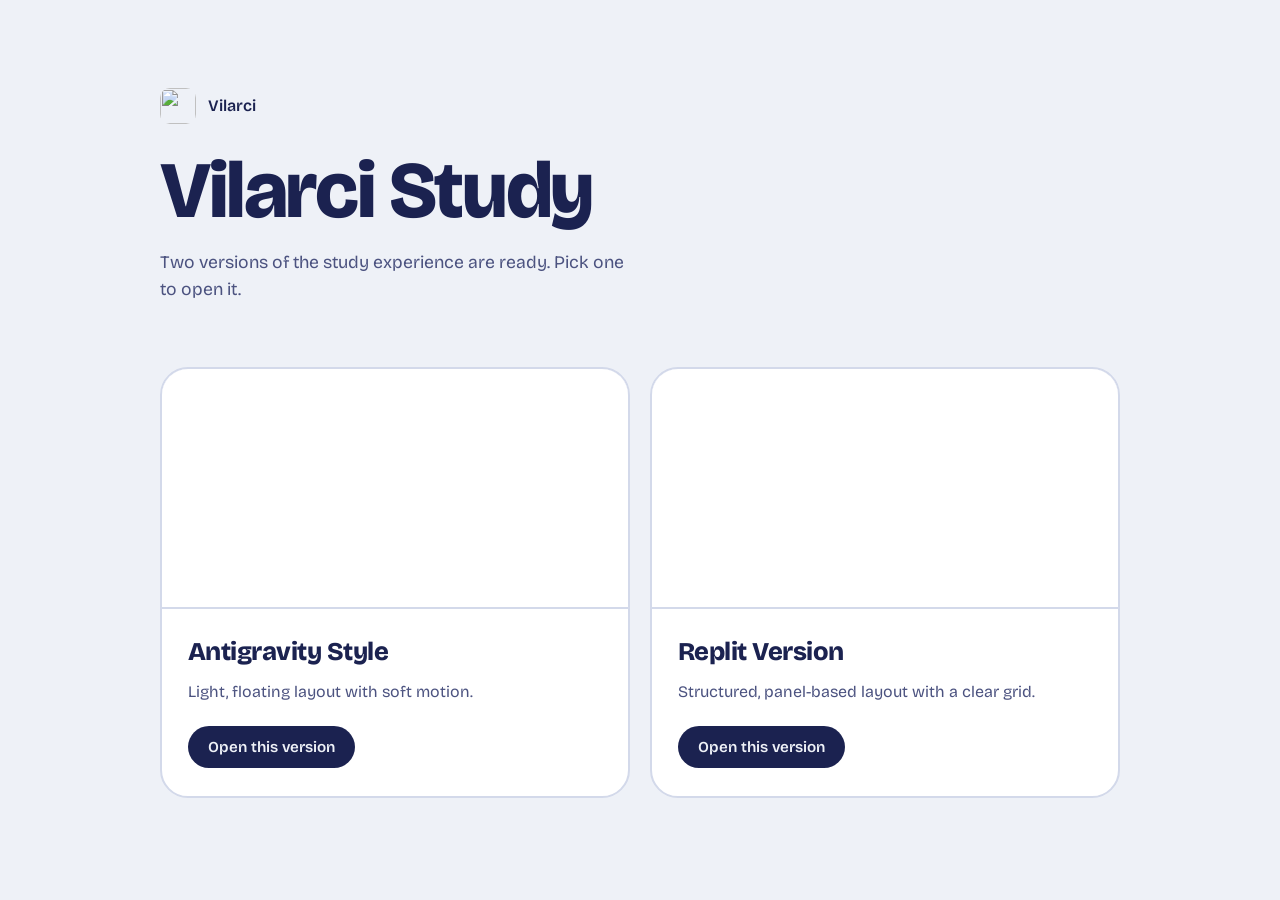
==== commit e2bd6a4c: "fix: set officialpic.vilarci.in web-icon.png as favicon and apple-touch-icon" ====
--- a/index.html
+++ b/index.html
@@ -3,7 +3,9 @@
 <head>
     <meta charset="UTF-8">
     <meta name="viewport" content="width=device-width, initial-scale=1.0">
-    <link rel="icon" href="https://officialpic.vilarci.in/Icons/web-icon.png" type="image/x-icon">
+    <link rel="icon" type="image/png" href="https://officialpic.vilarci.in/Icons/web-icon.png">
+    <link rel="shortcut icon" type="image/png" href="https://officialpic.vilarci.in/Icons/web-icon.png">
+    <link rel="apple-touch-icon" href="https://officialpic.vilarci.in/Icons/web-icon.png">
     <title>Vilarci Study</title>
     <link rel="preconnect" href="https://fonts.googleapis.com">
     <link rel="preconnect" href="https://fonts.gstatic.com" crossorigin>
